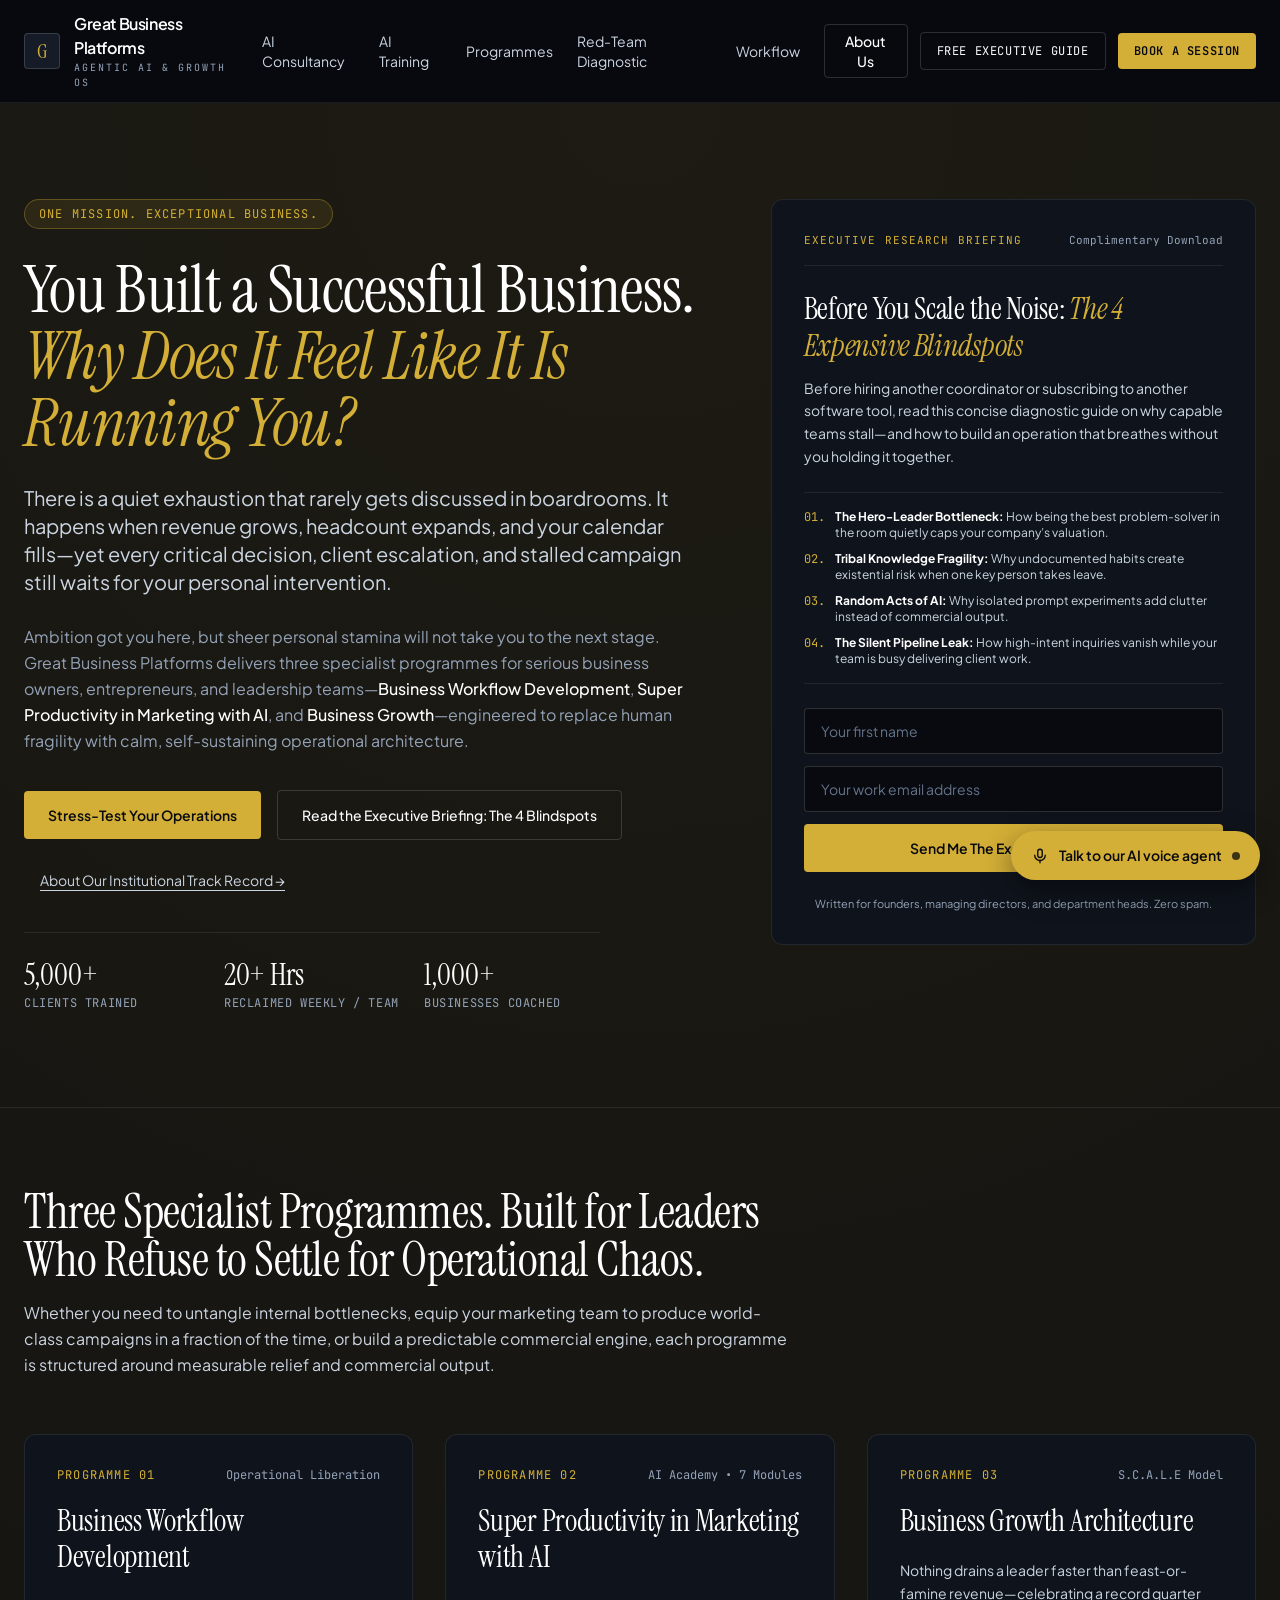
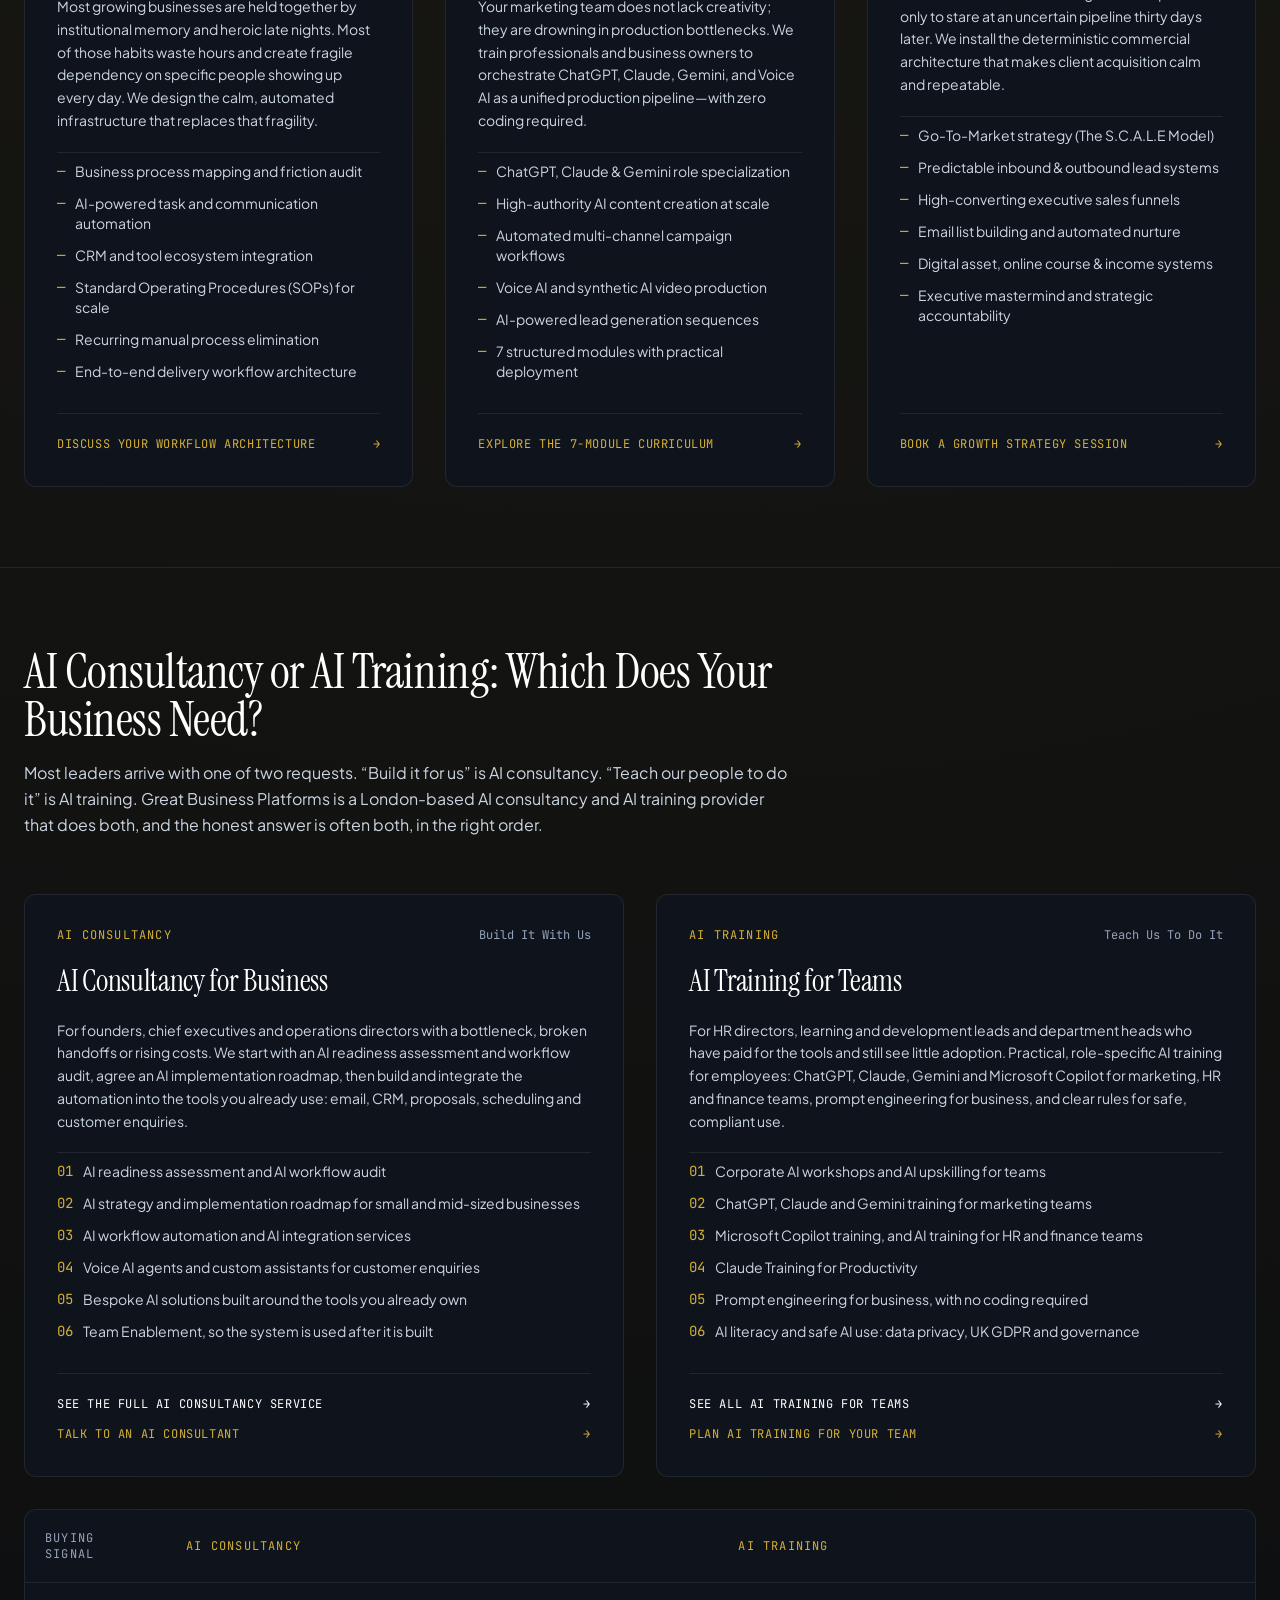
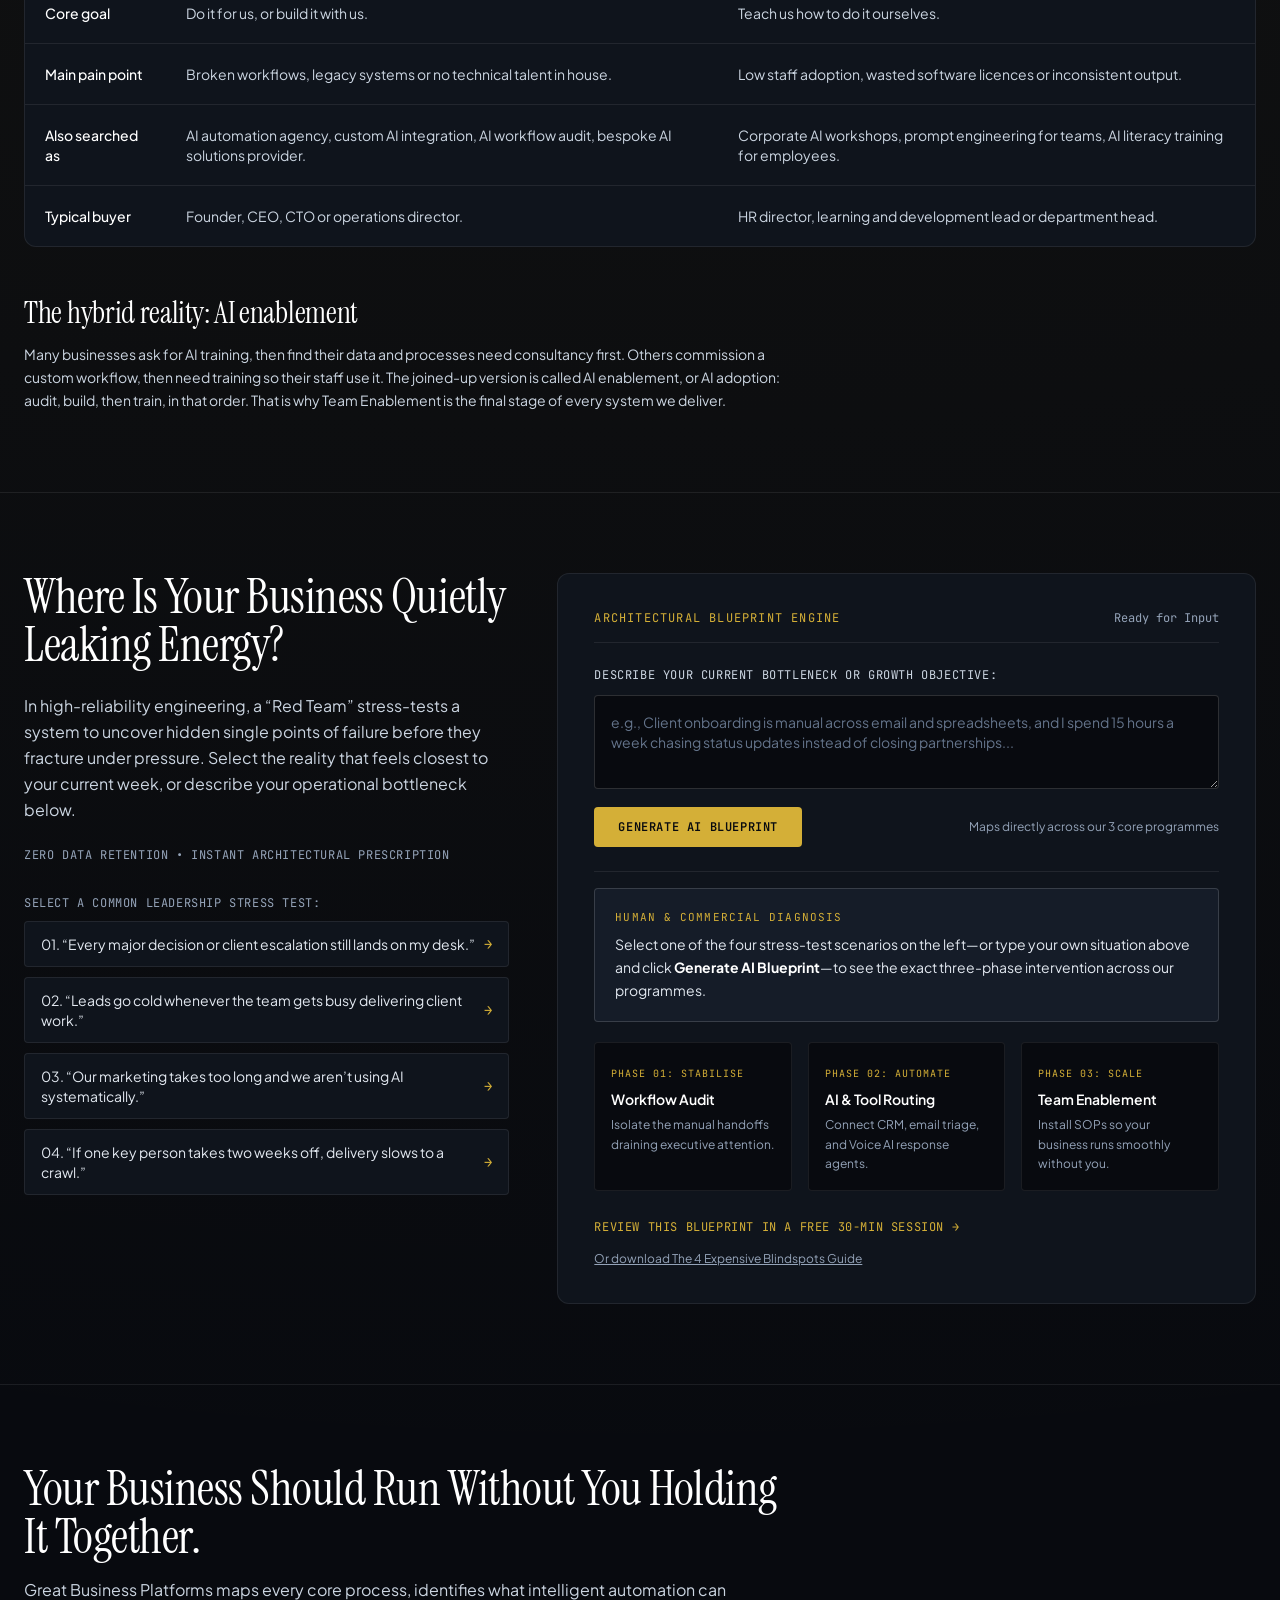
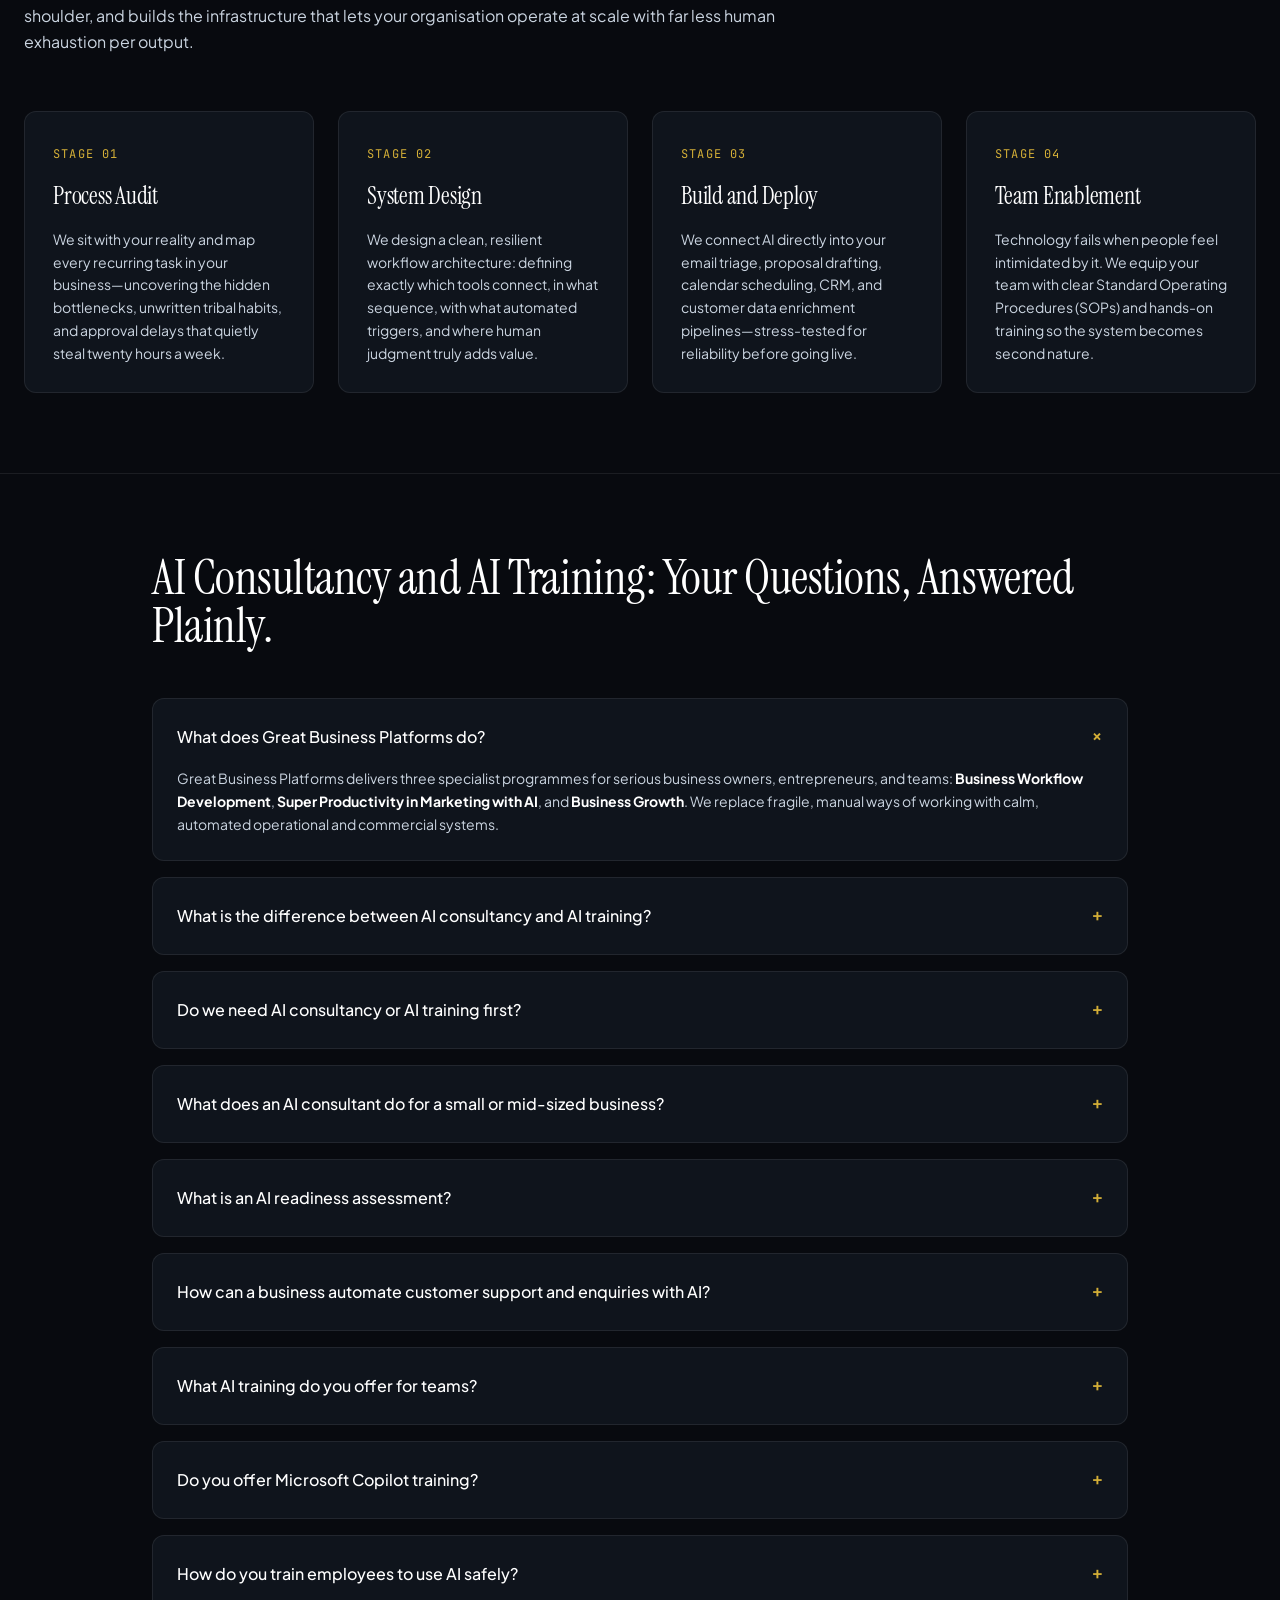
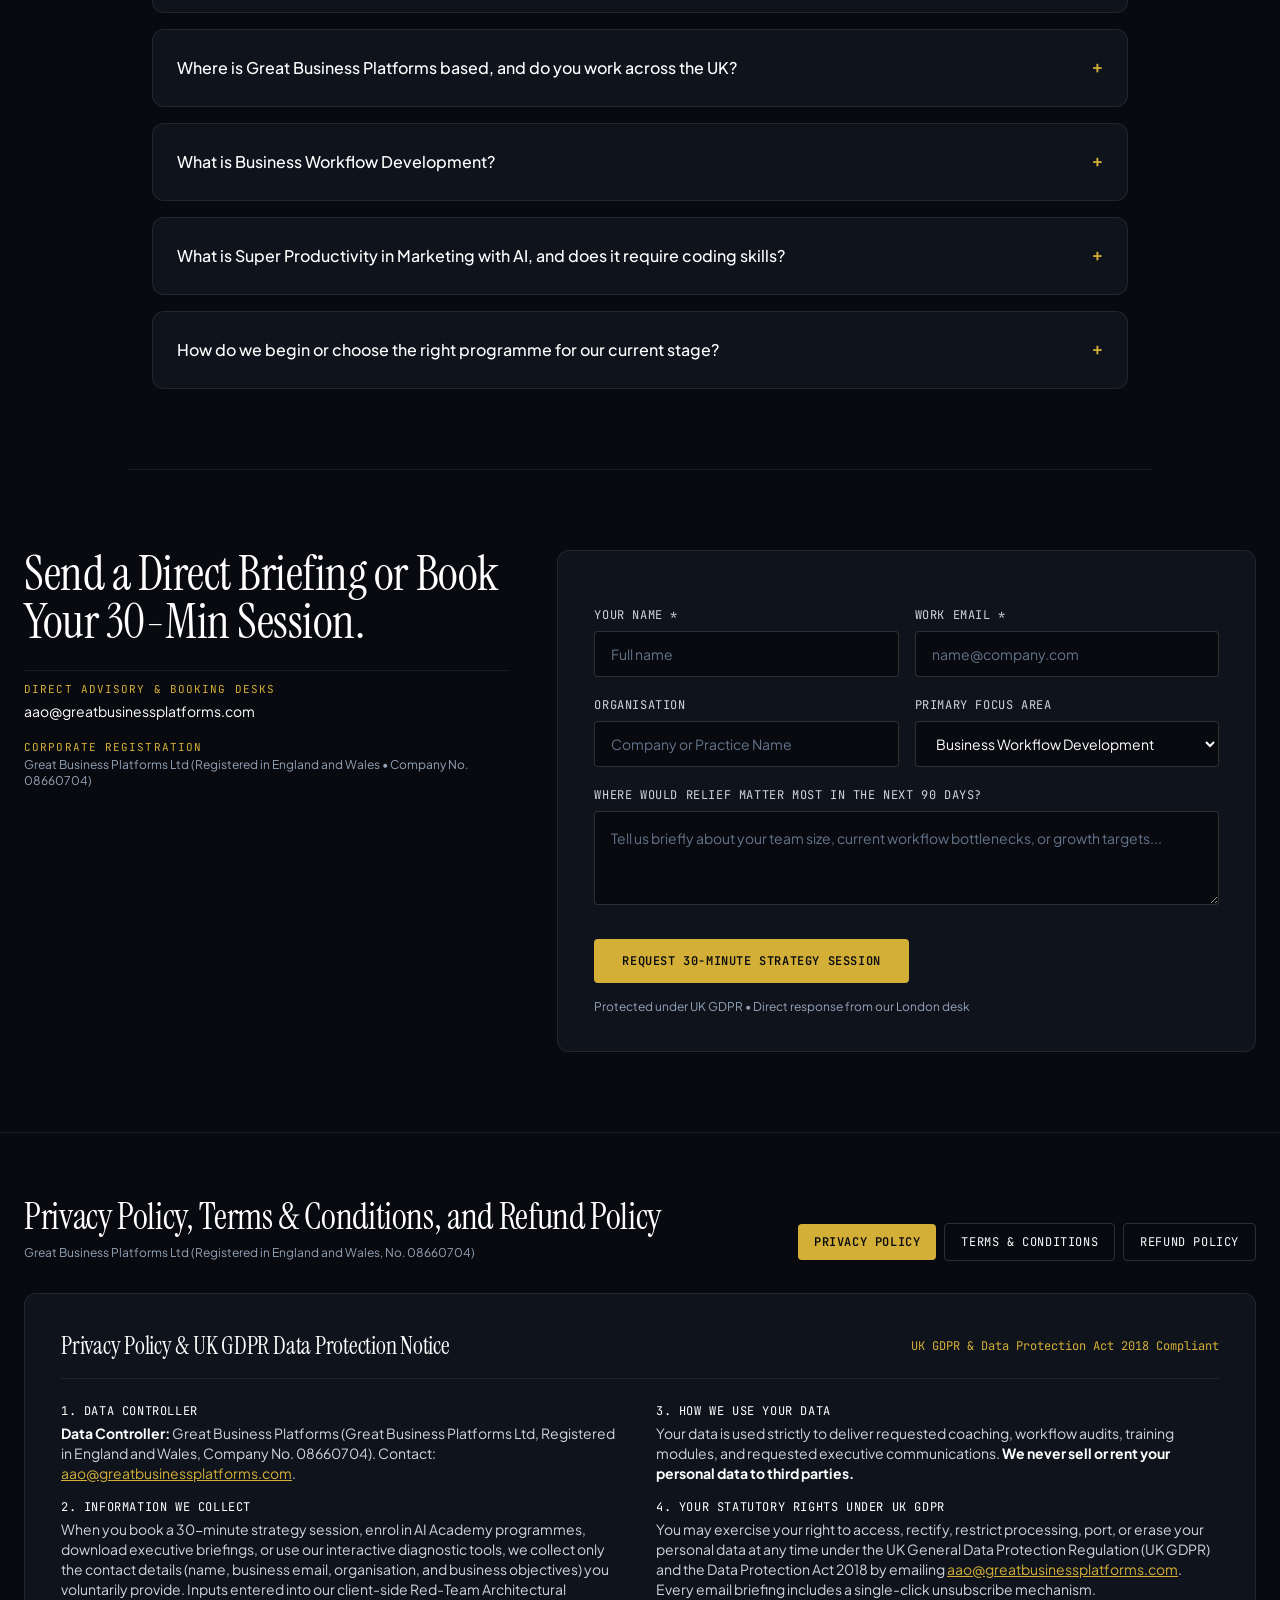
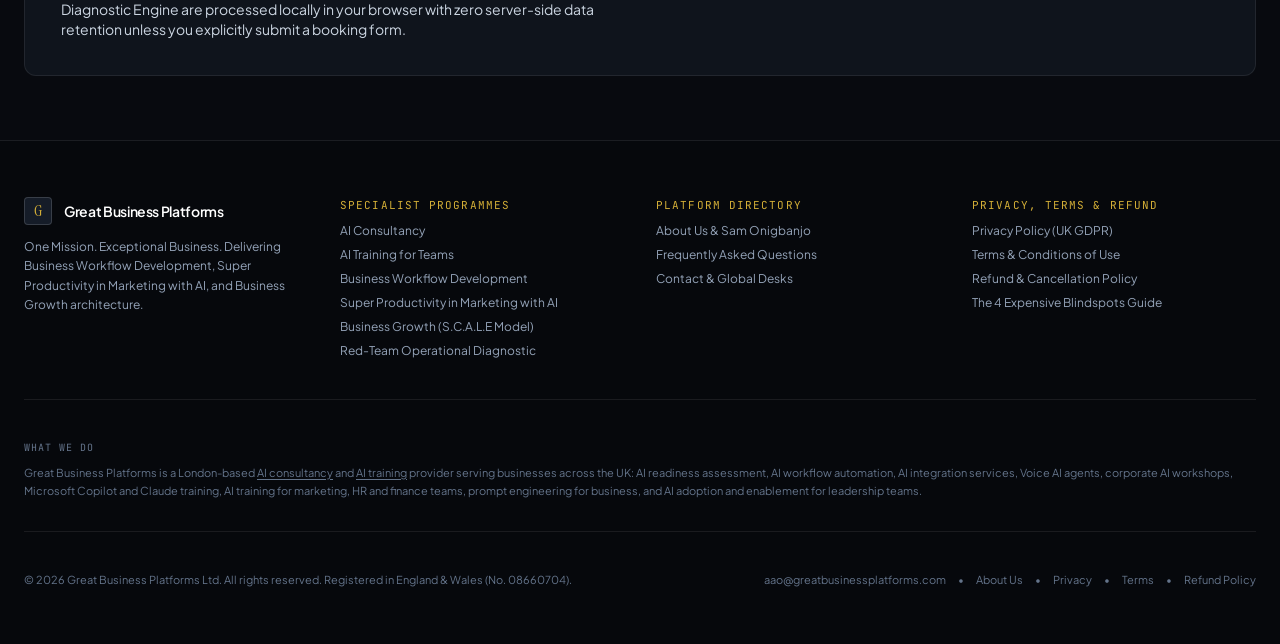
==== index.html @ b018e415 "Add AI consultancy and AI training pages; correct figures; confirmed training lines - New pages: /ai" ====
<!DOCTYPE html>
<html lang="en-GB" class="scroll-smooth">
<head>
  <meta charset="UTF-8" />
  <meta name="viewport" content="width=device-width, initial-scale=1.0" />
  <title>AI Consultancy &amp; AI Training UK | Great Business Platforms</title>
  <meta name="description" content="London-based AI consultancy and AI training for business leaders. We audit your workflows, build the AI automation and train your team to use it safely." />
  <link rel="canonical" href="https://greatbusinessplatforms.com/" />
  <meta name="robots" content="index, follow, max-snippet:-1, max-image-preview:large, max-video-preview:-1" />
  <meta name="author" content="Great Business Platforms Ltd" />
  <meta name="theme-color" content="#080A0F" />
  <link rel="icon" href="/favicon.svg" type="image/svg+xml" />
  <link rel="icon" href="/favicon-48.png" sizes="48x48" type="image/png" />
  <link rel="apple-touch-icon" href="/apple-touch-icon.png" />
  <link rel="alternate" hreflang="en-GB" href="https://greatbusinessplatforms.com/" />
  <link rel="alternate" hreflang="x-default" href="https://greatbusinessplatforms.com/" />

  <!-- Open Graph and social cards -->
  <meta property="og:type" content="website" />
  <meta property="og:site_name" content="Great Business Platforms" />
  <meta property="og:locale" content="en_GB" />
  <meta property="og:url" content="https://greatbusinessplatforms.com/" />
  <meta property="og:title" content="AI Consultancy &amp; AI Training UK | Great Business Platforms" />
  <meta property="og:description" content="London-based AI consultancy and AI training for business leaders. We audit your workflows, build the AI automation and train your team to use it safely." />
  <meta property="og:image" content="https://greatbusinessplatforms.com/og-image.png" />
  <meta property="og:image:width" content="1200" />
  <meta property="og:image:height" content="630" />
  <meta property="og:image:alt" content="Great Business Platforms: AI consultancy and AI training for business leaders" />
  <meta name="twitter:card" content="summary_large_image" />
  <meta name="twitter:title" content="AI Consultancy &amp; AI Training UK | Great Business Platforms" />
  <meta name="twitter:description" content="London-based AI consultancy and AI training for business leaders. We audit your workflows, build the AI automation and train your team to use it safely." />
  <meta name="twitter:image" content="https://greatbusinessplatforms.com/og-image.png" />

  <!-- Fonts: Instrument Serif (HBR Editorial Voice), Plus Jakarta Sans (Clean Executive UI), JetBrains Mono (System Telemetry) -->
  <link rel="preconnect" href="https://fonts.googleapis.com">
  <link rel="preconnect" href="https://fonts.gstatic.com" crossorigin>
  <link href="https://fonts.googleapis.com/css2?family=Instrument+Serif:ital@0;1&family=JetBrains+Mono:wght@400;500;600&family=Plus+Jakarta+Sans:wght@400;500;600;700&display=swap" rel="stylesheet">

  <!-- Tailwind CSS, compiled to a static stylesheet for speed (was the in-browser CDN build) -->
  <link rel="stylesheet" href="/site.css" />

  <!-- Structured Data (AEO & Rich Results Schema) -->
  <script type="application/ld+json">
{
  "@context": "https://schema.org",
  "@graph": [
    {
      "@type": [
        "Organization",
        "ProfessionalService"
      ],
      "@id": "https://greatbusinessplatforms.com/#organization",
      "name": "Great Business Platforms",
      "legalName": "Great Business Platforms Ltd",
      "url": "https://greatbusinessplatforms.com/",
      "email": "aao@greatbusinessplatforms.com",
      "logo": "https://greatbusinessplatforms.com/apple-touch-icon.png",
      "image": "https://greatbusinessplatforms.com/og-image.png",
      "slogan": "One Mission. Exceptional Business.",
      "description": "London-based AI consultancy and AI training provider. Great Business Platforms audits business workflows, builds AI automation into existing tools and trains teams to use AI well and safely.",
      "address": {
        "@type": "PostalAddress",
        "addressLocality": "London",
        "addressCountry": "GB"
      },
      "areaServed": [
        {
          "@type": "Country",
          "name": "United Kingdom"
        },
        {
          "@type": "City",
          "name": "London"
        }
      ],
      "identifier": {
        "@type": "PropertyValue",
        "propertyID": "Companies House",
        "value": "08660704"
      },
      "founder": {
        "@id": "https://greatbusinessplatforms.com/#sam-onigbanjo"
      },
      "knowsAbout": [
        "AI consultancy",
        "AI training",
        "AI workflow automation",
        "AI readiness assessment",
        "AI implementation roadmap",
        "AI integration services",
        "Voice AI agents",
        "Prompt engineering for business",
        "Corporate AI workshops",
        "Microsoft Copilot training",
        "Claude training",
        "ChatGPT training for marketing teams",
        "AI training for HR teams",
        "AI training for finance teams",
        "AI literacy training",
        "AI adoption",
        "AI enablement",
        "Go-to-market strategy"
      ],
      "contactPoint": {
        "@type": "ContactPoint",
        "contactType": "sales",
        "email": "aao@greatbusinessplatforms.com",
        "areaServed": "GB",
        "availableLanguage": "en"
      },
      "hasOfferCatalog": {
        "@type": "OfferCatalog",
        "name": "AI consultancy and AI training services",
        "itemListElement": [
          {
            "@type": "Offer",
            "itemOffered": {
              "@id": "https://greatbusinessplatforms.com/#ai-consultancy"
            }
          },
          {
            "@type": "Offer",
            "itemOffered": {
              "@id": "https://greatbusinessplatforms.com/#ai-training"
            }
          },
          {
            "@type": "Offer",
            "itemOffered": {
              "@type": "Service",
              "name": "Business Workflow Development",
              "description": "Four-stage programme: Process Audit, System Design, Build and Deploy, Team Enablement."
            }
          },
          {
            "@type": "Offer",
            "itemOffered": {
              "@type": "Service",
              "name": "Super Productivity in Marketing with AI",
              "description": "Seven-module AI training programme for marketing teams and business owners. No coding required."
            }
          },
          {
            "@type": "Offer",
            "itemOffered": {
              "@type": "Service",
              "name": "Business Growth Architecture",
              "description": "Go-to-market strategy built on the S.C.A.L.E Model."
            }
          }
        ]
      }
    },
    {
      "@type": "Person",
      "@id": "https://greatbusinessplatforms.com/#sam-onigbanjo",
      "name": "Sam Onigbanjo",
      "jobTitle": "Chief Executive Officer",
      "worksFor": {
        "@id": "https://greatbusinessplatforms.com/#organization"
      },
      "honorificSuffix": "FCIM",
      "alumniOf": {
        "@type": "CollegeOrUniversity",
        "name": "Saïd Business School, University of Oxford"
      },
      "sameAs": [
        "https://www.linkedin.com/in/samonigbanjo/",
        "https://www.samonigbanjo.com"
      ]
    },
    {
      "@type": "WebSite",
      "@id": "https://greatbusinessplatforms.com/#website",
      "url": "https://greatbusinessplatforms.com/",
      "name": "Great Business Platforms",
      "inLanguage": "en-GB",
      "publisher": {
        "@id": "https://greatbusinessplatforms.com/#organization"
      }
    },
    {
      "@type": "WebPage",
      "@id": "https://greatbusinessplatforms.com/#webpage",
      "url": "https://greatbusinessplatforms.com/",
      "name": "AI Consultancy & AI Training UK | Great Business Platforms",
      "description": "London-based AI consultancy and AI training for business leaders. We audit your workflows, build the AI automation and train your team to use it safely.",
      "inLanguage": "en-GB",
      "isPartOf": {
        "@id": "https://greatbusinessplatforms.com/#website"
      },
      "about": {
        "@id": "https://greatbusinessplatforms.com/#organization"
      },
      "primaryImageOfPage": "https://greatbusinessplatforms.com/og-image.png",
      "speakable": {
        "@type": "SpeakableSpecification",
        "cssSelector": [
          "#ai-consultancy-and-ai-training h2",
          "#ai-consultancy-and-ai-training p",
          "#faqs details p"
        ]
      }
    },
    {
      "@type": "Service",
      "@id": "https://greatbusinessplatforms.com/#ai-consultancy",
      "name": "AI Consultancy for Business",
      "serviceType": "AI consultancy",
      "description": "AI readiness assessment, AI workflow audit, AI implementation roadmap, AI workflow automation and AI integration into email, CRM, proposals, scheduling and customer enquiries, including Voice AI agents.",
      "provider": {
        "@id": "https://greatbusinessplatforms.com/#organization"
      },
      "mainEntityOfPage": "https://greatbusinessplatforms.com/ai-consultancy/",
      "areaServed": [
        {
          "@type": "Country",
          "name": "United Kingdom"
        },
        {
          "@type": "City",
          "name": "London"
        }
      ],
      "audience": {
        "@type": "BusinessAudience",
        "audienceType": "Founders, chief executives, chief technology officers and operations directors"
      },
      "url": "https://greatbusinessplatforms.com/ai-consultancy/"
    },
    {
      "@type": "Service",
      "@id": "https://greatbusinessplatforms.com/#ai-training",
      "name": "AI Training for Teams",
      "serviceType": "AI training",
      "description": "Corporate AI workshops and role-specific AI training for employees: ChatGPT, Claude, Gemini and Microsoft Copilot training for marketing, HR and finance teams, Claude Training for Productivity, prompt engineering for business, AI literacy and safe AI use within UK GDPR.",
      "provider": {
        "@id": "https://greatbusinessplatforms.com/#organization"
      },
      "mainEntityOfPage": "https://greatbusinessplatforms.com/ai-training/",
      "areaServed": [
        {
          "@type": "Country",
          "name": "United Kingdom"
        },
        {
          "@type": "City",
          "name": "London"
        }
      ],
      "audience": {
        "@type": "BusinessAudience",
        "audienceType": "HR directors, learning and development leads and department heads"
      },
      "url": "https://greatbusinessplatforms.com/ai-training/"
    },
    {
      "@type": "FAQPage",
      "@id": "https://greatbusinessplatforms.com/#faq",
      "isPartOf": {
        "@id": "https://greatbusinessplatforms.com/#webpage"
      },
      "inLanguage": "en-GB",
      "mainEntity": [
        {
          "@type": "Question",
          "name": "What does Great Business Platforms do?",
          "acceptedAnswer": {
            "@type": "Answer",
            "text": "Great Business Platforms delivers three specialist programmes for serious business owners, entrepreneurs, and teams: Business Workflow Development, Super Productivity in Marketing with AI, and Business Growth. We replace fragile, manual ways of working with calm, automated operational and commercial systems."
          }
        },
        {
          "@type": "Question",
          "name": "What is the difference between AI consultancy and AI training?",
          "acceptedAnswer": {
            "@type": "Answer",
            "text": "AI consultancy means an outside expert designs, builds and deploys an AI solution for your business. AI training means your own team learns to use AI tools well and safely. Choose consultancy when the problem is a broken workflow or a lack of technical talent. Choose training when you have the tools and adoption is low. Great Business Platforms provides both."
          }
        },
        {
          "@type": "Question",
          "name": "Do we need AI consultancy or AI training first?",
          "acceptedAnswer": {
            "@type": "Answer",
            "text": "Start with a short audit. If your processes and data are in good order, AI training gives the fastest return. If work depends on manual handoffs and one or two key people, fix the workflow with consultancy first, then train the team to run it. Most organisations need both, which is often called AI enablement or AI adoption."
          }
        },
        {
          "@type": "Question",
          "name": "What does an AI consultant do for a small or mid-sized business?",
          "acceptedAnswer": {
            "@type": "Answer",
            "text": "An AI consultant finds where time and money leak, decides which tasks AI should handle, and builds the automation into the tools you already use. At Great Business Platforms that means four stages: Process Audit, System Design, Build and Deploy, and Team Enablement. You get a working system and a team that knows how to use it."
          }
        },
        {
          "@type": "Question",
          "name": "What is an AI readiness assessment?",
          "acceptedAnswer": {
            "@type": "Answer",
            "text": "An AI readiness assessment is a structured review of your processes, data, tools and people that shows where AI will pay back and where it will not. Ours begins with the Process Audit: we map recurring tasks, approval delays and undocumented habits, then give you an AI implementation roadmap in priority order."
          }
        },
        {
          "@type": "Question",
          "name": "How can a business automate customer support and enquiries with AI?",
          "acceptedAnswer": {
            "@type": "Answer",
            "text": "Begin with the enquiries that repeat. A Voice AI agent or AI assistant can answer common questions at any hour, AI email triage can sort and route messages, and your CRM can send status updates without manual chasing. People stay in charge of complaints, exceptions and anything that needs judgement."
          }
        },
        {
          "@type": "Question",
          "name": "What AI training do you offer for teams?",
          "acceptedAnswer": {
            "@type": "Answer",
            "text": "We run role-specific AI training for marketing, HR and finance teams, covering ChatGPT, Claude, Gemini and Microsoft Copilot. Courses include Super Productivity in Marketing with AI, a seven-module programme, and Claude Training for Productivity. All of it is practical, covers prompt engineering for business, and needs no coding."
          }
        },
        {
          "@type": "Question",
          "name": "Do you offer Microsoft Copilot training?",
          "acceptedAnswer": {
            "@type": "Answer",
            "text": "Yes. Great Business Platforms delivers Microsoft Copilot training for teams, alongside ChatGPT, Claude and Gemini training. Sessions are built around the work each team does, such as HR and finance, and include the rules for using AI safely with company data."
          }
        },
        {
          "@type": "Question",
          "name": "How do you train employees to use AI safely?",
          "acceptedAnswer": {
            "@type": "Answer",
            "text": "Safe AI use is taught as a working habit. Staff learn what must never be pasted into an AI tool, how to check an answer before it is used, and who signs off AI-assisted work. Great Business Platforms is registered with the ICO, works within UK GDPR, and aligns its delivery with EU AI legislation and recognised best practice."
          }
        },
        {
          "@type": "Question",
          "name": "Where is Great Business Platforms based, and do you work across the UK?",
          "acceptedAnswer": {
            "@type": "Answer",
            "text": "Great Business Platforms Ltd is a London-based AI consultancy and AI training provider, registered in England and Wales. We work with business owners and leadership teams across the United Kingdom, in person and remotely, and with clients internationally."
          }
        },
        {
          "@type": "Question",
          "name": "What is Business Workflow Development?",
          "acceptedAnswer": {
            "@type": "Answer",
            "text": "It is a four-stage operational programme (Process Audit, System Design, Build & Deploy, and Team Enablement) where we map every recurring task in your organisation, connect your CRM and communication tools, and automate repetitive handoffs so your business runs smoothly without depending on heroic daily intervention."
          }
        },
        {
          "@type": "Question",
          "name": "What is Super Productivity in Marketing with AI, and does it require coding skills?",
          "acceptedAnswer": {
            "@type": "Answer",
            "text": "None at all. It teaches marketing professionals and business owners to deploy ChatGPT, Claude, Gemini, and Voice AI Agents across 7 structured modules to produce better marketing output faster, with zero coding required."
          }
        },
        {
          "@type": "Question",
          "name": "How do we begin or choose the right programme for our current stage?",
          "acceptedAnswer": {
            "@type": "Answer",
            "text": "For Super Productivity in Marketing with AI, you can explore our 7-module AI Academy curriculum. For Business Workflow Development or Business Growth coaching, book a complimentary 30-minute strategy session below or email aao@greatbusinessplatforms.com."
          }
        }
      ]
    }
  ]
}
  </script>

  <style>
    /* ==========================================================================
       STRICT 3-TIER EXECUTIVE COLOR ARCHITECTURE (ZERO MULTI-COLOR NOISE)
       Tier 1: Deep Obsidian & Architectural Slate Surfaces
       Tier 2: High-Contrast Editorial Alabaster & Muted Slate Typography
       Tier 3: Single Unified Brand Accent (Sovereign Champagne Gold Default)
       ========================================================================== */
    :root,
    [data-theme="sovereign-gold"] {
      --bg-canvas: #080A0F;
      --bg-surface: #0F141C;
      --bg-elevated: #151C28;
      --text-primary: #F8FAFC;
      --text-secondary: #94A3B8;
      --text-muted: #64748B;
      --accent: #D4AF37;
      --accent-hover: #E5C358;
      --accent-subtle: rgba(212, 175, 55, 0.10);
      --accent-border: rgba(212, 175, 55, 0.32);
      --border-hairline: rgba(255, 255, 255, 0.08);
      --border-strong: rgba(255, 255, 255, 0.15);
    }

    [data-theme="executive-ice"] {
      --bg-canvas: #090B10;
      --bg-surface: #10141D;
      --bg-elevated: #171D29;
      --text-primary: #FFFFFF;
      --text-secondary: #94A3B8;
      --text-muted: #64748B;
      --accent: #E2E8F0;
      --accent-hover: #FFFFFF;
      --accent-subtle: rgba(226, 232, 240, 0.10);
      --accent-border: rgba(226, 232, 240, 0.32);
      --border-hairline: rgba(255, 255, 255, 0.08);
      --border-strong: rgba(255, 255, 255, 0.16);
    }

    [data-theme="velvet-green"] {
      --bg-canvas: #060D0A;
      --bg-surface: #0B1612;
      --bg-elevated: #11221C;
      --text-primary: #F8FAFC;
      --text-secondary: #94A3B8;
      --text-muted: #64748B;
      --accent: #D4AF37;
      --accent-hover: #E5C358;
      --accent-subtle: rgba(212, 175, 55, 0.10);
      --accent-border: rgba(212, 175, 55, 0.32);
      --border-hairline: rgba(255, 255, 255, 0.08);
      --border-strong: rgba(255, 255, 255, 0.15);
    }

    body {
      background-color: var(--bg-canvas);
      color: var(--text-primary);
      font-family: 'Plus Jakarta Sans', sans-serif;
      -webkit-font-smoothing: antialiased;
      overflow-x: hidden;
    }

    .editorial-serif {
      font-family: 'Instrument Serif', Georgia, serif;
      letter-spacing: -0.01em;
    }

    .surface-card {
      background-color: var(--bg-surface);
      border: 1px solid var(--border-hairline);
      transition: border-color 0.25s ease, transform 0.25s ease, background-color 0.25s ease;
    }

    .surface-card:hover {
      border-color: var(--accent-border);
    }

    .surface-elevated {
      background-color: var(--bg-elevated);
      border: 1px solid var(--border-strong);
    }

    .accent-text {
      color: var(--accent);
    }

    .accent-bg {
      background-color: var(--accent);
      color: #080A0F;
    }

    .accent-bg:hover {
      background-color: var(--accent-hover);
    }

    .accent-pill {
      background-color: var(--accent-subtle);
      color: var(--accent);
      border: 1px solid var(--accent-border);
    }

    .btn-outline {
      border: 1px solid var(--border-strong);
      color: var(--text-primary);
      background-color: transparent;
      transition: all 0.2s ease;
    }

    .btn-outline:hover {
      border-color: var(--accent);
      color: var(--accent);
      background-color: var(--accent-subtle);
    }

    .hairline-divider {
      border-color: var(--border-hairline);
    }

    /* Subtle single-tone radial ambient light */
    .ambient-spotlight {
      background: radial-gradient(circle at 50% 0%, var(--accent-subtle) 0%, transparent 68%);
    }

    /* Dropcap for HBR Editorial Essay */
    .hbr-dropcap::first-letter {
      font-family: 'Instrument Serif', Georgia, serif;
      float: left;
      font-size: 4.2rem;
      line-height: 0.82;
      padding-right: 0.75rem;
      padding-top: 0.2rem;
      color: var(--accent);
    }

    /* Active Top-Level Page View Switcher */
    .page-view {
      display: none;
      animation: fadeIn 0.28s ease-out;
    }
    .page-view.active {
      display: block;
    }

    @keyframes fadeIn {
      from { opacity: 0; transform: translateY(6px); }
      to { opacity: 1; transform: translateY(0); }
    }

    @media (max-width: 640px) {
      .hbr-dropcap::first-letter {
        font-size: 3.1rem;
      }
    }
  </style>
</head>
<body class="selection:bg-[#D4AF37] selection:text-[#080A0F]">

  <!-- ==========================================================================
       STICKY EXECUTIVE HEADER (WITH DEDICATED "ABOUT US" TAB)
       ========================================================================== -->
  <header class="sticky top-0 z-40 backdrop-blur-md bg-[#080A0F]/95 border-b hairline-divider">
    <div class="max-w-7xl mx-auto px-4 sm:px-6 min-h-20 py-3 flex items-center justify-between gap-3">
      <a href="#top" onclick="switchPrimaryView('home'); closeMobileNav();" class="flex items-center gap-2.5 sm:gap-3.5 group min-w-0">
        <div class="w-9 h-9 shrink-0 rounded flex items-center justify-center surface-elevated font-serif text-xl accent-text">
          G
        </div>
        <div class="min-w-0">
          <span class="block text-sm sm:text-base font-semibold tracking-tight text-white leading-tight">Great Business Platforms</span>
          <span class="hidden sm:block font-mono text-[10px] uppercase tracking-[0.2em] text-slate-400">Agentic AI &amp; Growth OS</span>
        </div>
      </a>

      <nav class="hidden lg:flex items-center gap-6 text-sm text-slate-300">
        <a href="/ai-consultancy/" class="hover:text-white transition">AI Consultancy</a>
        <a href="/ai-training/" class="hover:text-white transition">AI Training</a>
        <a href="#programmes" onclick="navigateSection('programmes')" class="hover:text-white transition">Programmes</a>
        <a href="#red-team-diagnostic" onclick="navigateSection('red-team-diagnostic')" class="hover:text-white transition">Red-Team Diagnostic</a>
        <a href="#workflow-architecture" onclick="navigateSection('workflow-architecture')" class="hover:text-white transition">Workflow</a>
        <button id="nav-about-tab" onclick="switchPrimaryView('about')" class="px-3 py-1.5 rounded border border-white/15 hover:border-[#D4AF37] text-white font-medium transition flex items-center gap-1.5">
          <span>About Us</span>
        </button>
      </nav>

      <div class="flex items-center gap-2 sm:gap-3 shrink-0">
        <button onclick="openGuideModal()" class="hidden sm:inline-flex px-4 py-2.5 rounded text-xs font-mono uppercase tracking-wider btn-outline">
          Free Executive Guide
        </button>
        <a href="#contact-global-desks" onclick="scrollToElement('contact-global-desks'); closeMobileNav();" class="px-3 sm:px-4 py-2 sm:py-2.5 rounded text-[10px] sm:text-xs font-mono uppercase tracking-wider font-semibold accent-bg transition whitespace-nowrap">
          Book a Session
        </a>
        <button id="mobile-nav-toggle" type="button" class="lg:hidden w-10 h-10 rounded btn-outline flex items-center justify-center" aria-label="Toggle navigation" aria-expanded="false" onclick="toggleMobileNav()">
          <svg id="mobile-nav-icon-open" class="w-5 h-5" fill="none" stroke="currentColor" viewBox="0 0 24 24" aria-hidden="true"><path stroke-linecap="round" stroke-linejoin="round" stroke-width="1.8" d="M4 7h16M4 12h16M4 17h16"/></svg>
          <svg id="mobile-nav-icon-close" class="w-5 h-5 hidden" fill="none" stroke="currentColor" viewBox="0 0 24 24" aria-hidden="true"><path stroke-linecap="round" stroke-linejoin="round" stroke-width="1.8" d="M6 6l12 12M18 6L6 18"/></svg>
        </button>
      </div>
    </div>

    <nav id="mobile-nav" class="hidden lg:hidden border-t hairline-divider bg-[#080A0F]/98">
      <div class="max-w-7xl mx-auto px-4 py-3 flex flex-col text-sm text-slate-300">
        <a href="/ai-consultancy/" class="px-3 py-3 rounded hover:bg-white/5 hover:text-white transition">AI Consultancy</a>
        <a href="/ai-training/" class="px-3 py-3 rounded hover:bg-white/5 hover:text-white transition">AI Training</a>
        <a href="#programmes" onclick="navigateSection('programmes'); closeMobileNav();" class="px-3 py-3 rounded hover:bg-white/5 hover:text-white transition">Programmes</a>
        <a href="#red-team-diagnostic" onclick="navigateSection('red-team-diagnostic'); closeMobileNav();" class="px-3 py-3 rounded hover:bg-white/5 hover:text-white transition">Red-Team Diagnostic</a>
        <a href="#workflow-architecture" onclick="navigateSection('workflow-architecture'); closeMobileNav();" class="px-3 py-3 rounded hover:bg-white/5 hover:text-white transition">Workflow</a>
        <button id="nav-about-tab-mobile" onclick="switchPrimaryView('about'); closeMobileNav();" class="px-3 py-3 rounded hover:bg-white/5 hover:text-white transition text-left">About Us</button>
        <button onclick="openGuideModal(); closeMobileNav();" class="sm:hidden mt-1 px-3 py-3 rounded btn-outline text-left">Free Executive Guide</button>
      </div>
    </nav>
  </header>

  <!-- ==========================================================================
       VIEW 1: FRONT PAGE (HBR EMOTIVE EDITORIAL + CORE ARCHITECTURE)
       (Sam Onigbanjo is kept off the front page as requested and lives inside the dedicated "About Us" tab)
       ========================================================================== -->
  <div id="view-home" class="page-view active">
    <main id="top" class="ambient-spotlight">

      <!-- ========================================================================
           HERO SECTION: EMOTIVE HBR NARRATIVE + EXECUTIVE GUIDE OPT-IN
           ======================================================================== -->
      <section class="max-w-7xl mx-auto px-6 pt-16 pb-20 lg:pt-24 lg:pb-24 border-b hairline-divider">
        <div class="grid lg:grid-cols-12 gap-12 items-start">

          <!-- Left Column: Emotive Harvard Business Review Framing -->
          <div class="lg:col-span-7 space-y-7">
            <div class="inline-flex items-center gap-2.5 px-3.5 py-1.5 rounded-full text-xs font-mono uppercase tracking-widest accent-pill">
              <span>One Mission. Exceptional Business.</span>
            </div>

            <h1 class="editorial-serif text-4xl sm:text-6xl lg:text-[4.15rem] leading-[1.06] text-white font-normal">
              You Built a Successful Business. <span class="italic accent-text">Why Does It Feel Like It Is Running You?</span>
            </h1>

            <p class="text-lg sm:text-xl text-slate-300 leading-relaxed font-normal max-w-2xl">
              There is a quiet exhaustion that rarely gets discussed in boardrooms. It happens when revenue grows, headcount expands, and your calendar fills—yet every critical decision, client escalation, and stalled campaign still waits for your personal intervention.
            </p>

            <p class="text-base text-slate-400 leading-relaxed max-w-2xl">
              Ambition got you here, but sheer personal stamina will not take you to the next stage. Great Business Platforms delivers three specialist programmes for serious business owners, entrepreneurs, and leadership teams—<strong class="text-white font-medium">Business Workflow Development</strong>, <strong class="text-white font-medium">Super Productivity in Marketing with AI</strong>, and <strong class="text-white font-medium">Business Growth</strong>—engineered to replace human fragility with calm, self-sustaining operational architecture.
            </p>

            <div class="flex flex-col sm:flex-row sm:flex-wrap items-stretch sm:items-center gap-3 sm:gap-4 pt-2">
              <a href="#red-team-diagnostic" class="px-6 py-3.5 rounded text-sm font-semibold accent-bg transition text-center">
                Stress-Test Your Operations
              </a>
              <button onclick="openGuideModal()" class="px-6 py-3.5 rounded text-sm font-medium btn-outline text-center">
                Read the Executive Briefing: The 4 Blindspots
              </button>
              <button onclick="switchPrimaryView('about')" class="px-4 py-3.5 text-sm text-slate-300 hover:text-white underline underline-offset-4 transition text-center sm:text-left">
                About Our Institutional Track Record &rarr;
              </button>
            </div>

            <!-- Institutional Metrics Strip -->
            <div class="pt-6 border-t hairline-divider grid grid-cols-3 gap-6 max-w-xl">
              <div>
                <div class="editorial-serif text-3xl text-white">5,000+</div>
                <div class="text-xs font-mono uppercase tracking-wider text-slate-400 mt-0.5">Clients Trained</div>
              </div>
              <div>
                <div class="editorial-serif text-3xl text-white">20+ Hrs</div>
                <div class="text-xs font-mono uppercase tracking-wider text-slate-400 mt-0.5">Reclaimed Weekly / Team</div>
              </div>
              <div>
                <div class="editorial-serif text-3xl text-white">1,000+</div>
                <div class="text-xs font-mono uppercase tracking-wider text-slate-400 mt-0.5">Businesses Coached</div>
              </div>
            </div>
          </div>

          <!-- Right Column: Editorial Briefing & Direct Ebook Lead Capture -->
          <div class="lg:col-span-5">
            <div class="surface-card rounded-xl p-7 sm:p-8 space-y-6 relative">
              <div class="flex items-center justify-between border-b hairline-divider pb-4">
                <span class="font-mono text-[11px] uppercase tracking-widest accent-text">Executive Research Briefing</span>
                <span class="font-mono text-[11px] text-slate-400">Complimentary Download</span>
              </div>

              <div class="space-y-3">
                <h2 class="editorial-serif text-3xl text-white leading-tight">
                  Before You Scale the Noise: <span class="italic accent-text">The 4 Expensive Blindspots</span>
                </h2>
                <p class="text-sm text-slate-300 leading-relaxed">
                  Before hiring another coordinator or subscribing to another software tool, read this concise diagnostic guide on why capable teams stall—and how to build an operation that breathes without you holding it together.
                </p>
              </div>

              <ul class="space-y-2.5 text-xs text-slate-300 border-y hairline-divider py-4">
                <li class="flex items-start gap-2.5">
                  <span class="accent-text font-mono">01.</span>
                  <span><strong class="text-white">The Hero-Leader Bottleneck:</strong> How being the best problem-solver in the room quietly caps your company’s valuation.</span>
                </li>
                <li class="flex items-start gap-2.5">
                  <span class="accent-text font-mono">02.</span>
                  <span><strong class="text-white">Tribal Knowledge Fragility:</strong> Why undocumented habits create existential risk when one key person takes leave.</span>
                </li>
                <li class="flex items-start gap-2.5">
                  <span class="accent-text font-mono">03.</span>
                  <span><strong class="text-white">Random Acts of AI:</strong> Why isolated prompt experiments add clutter instead of commercial output.</span>
                </li>
                <li class="flex items-start gap-2.5">
                  <span class="accent-text font-mono">04.</span>
                  <span><strong class="text-white">The Silent Pipeline Leak:</strong> How high-intent inquiries vanish while your team is busy delivering client work.</span>
                </li>
              </ul>

              <form name="executive-briefing" method="POST" action="/" data-netlify="true" netlify-honeypot="bot-field" onsubmit="handleBriefingSignup(event, 'hero-briefing-feedback')" class="space-y-3">
                <input type="hidden" name="form-name" value="executive-briefing" />
                <p class="hidden"><label>Leave this field empty <input name="bot-field" /></label></p>
                <div>
                  <label for="hero-name" class="sr-only">Your First Name</label>
                  <input id="hero-name" name="name" type="text" required placeholder="Your first name" class="w-full px-4 py-3 rounded bg-[#080A0F] border border-white/15 text-sm text-white placeholder-slate-500 focus:outline-none focus:border-[#D4AF37]" />
                </div>
                <div>
                  <label for="hero-email" class="sr-only">Your Work Email</label>
                  <input id="hero-email" name="email" type="email" required placeholder="Your work email address" class="w-full px-4 py-3 rounded bg-[#080A0F] border border-white/15 text-sm text-white placeholder-slate-500 focus:outline-none focus:border-[#D4AF37]" />
                </div>
                <button type="submit" class="w-full py-3.5 rounded text-sm font-semibold accent-bg transition">
                  Send Me The Executive Briefing
                </button>
              </form>

              <div id="hero-briefing-feedback" class="hidden p-3.5 rounded surface-elevated text-xs text-slate-200 leading-relaxed"></div>

              <p class="text-[11px] text-slate-400 text-center">
                Written for founders, managing directors, and department heads. Zero spam.
              </p>
            </div>
          </div>

        </div>
      </section>



      <!-- ========================================================================
           THREE SPECIALIST PROGRAMMES
           ======================================================================== -->
      <section id="programmes" class="max-w-7xl mx-auto px-6 py-20 border-b hairline-divider">
        <div class="max-w-3xl space-y-4 mb-14">
          <h2 class="editorial-serif text-4xl sm:text-5xl text-white leading-tight">
            Three Specialist Programmes. Built for Leaders Who Refuse to Settle for Operational Chaos.
          </h2>
          <p class="text-base text-slate-300 leading-relaxed">
            Whether you need to untangle internal bottlenecks, equip your marketing team to produce world-class campaigns in a fraction of the time, or build a predictable commercial engine, each programme is structured around measurable relief and commercial output.
          </p>
        </div>

        <div class="grid lg:grid-cols-3 gap-8">

          <!-- Pillar 1: Business Workflow Development -->
          <article class="surface-card rounded-xl p-8 flex flex-col justify-between space-y-8">
            <div class="space-y-5">
              <div class="flex items-center justify-between">
                <span class="font-mono text-xs uppercase tracking-widest accent-text">Programme 01</span>
                <span class="font-mono text-xs text-slate-400">Operational Liberation</span>
              </div>
              <h3 class="editorial-serif text-3xl text-white">Business Workflow Development</h3>
              <p class="text-sm text-slate-300 leading-relaxed">
                Most growing businesses are held together by institutional memory and heroic late nights. Most of those habits waste hours and create fragile dependency on specific people showing up every day. We design the calm, automated infrastructure that replaces that fragility.
              </p>
              <ul class="space-y-3 pt-2 text-sm text-slate-300 border-t hairline-divider">
                <li class="flex items-start gap-2.5"><span class="accent-text font-mono">—</span><span>Business process mapping and friction audit</span></li>
                <li class="flex items-start gap-2.5"><span class="accent-text font-mono">—</span><span>AI-powered task and communication automation</span></li>
                <li class="flex items-start gap-2.5"><span class="accent-text font-mono">—</span><span>CRM and tool ecosystem integration</span></li>
                <li class="flex items-start gap-2.5"><span class="accent-text font-mono">—</span><span>Standard Operating Procedures (SOPs) for scale</span></li>
                <li class="flex items-start gap-2.5"><span class="accent-text font-mono">—</span><span>Recurring manual process elimination</span></li>
                <li class="flex items-start gap-2.5"><span class="accent-text font-mono">—</span><span>End-to-end delivery workflow architecture</span></li>
              </ul>
            </div>
            <div class="pt-4 border-t hairline-divider">
              <a href="#contact-global-desks" onclick="prefillInquiry('Business Workflow Development Audit')" class="inline-flex items-center justify-between w-full text-xs font-mono uppercase tracking-wider accent-text hover:underline">
                <span>Discuss Your Workflow Architecture</span>
                <span>&rarr;</span>
              </a>
            </div>
          </article>

          <!-- Pillar 2: Super Productivity in Marketing with AI -->
          <article class="surface-card rounded-xl p-8 flex flex-col justify-between space-y-8">
            <div class="space-y-5">
              <div class="flex items-center justify-between">
                <span class="font-mono text-xs uppercase tracking-widest accent-text">Programme 02</span>
                <span class="font-mono text-xs text-slate-400">AI Academy • 7 Modules</span>
              </div>
              <h3 class="editorial-serif text-3xl text-white">Super Productivity in Marketing with AI</h3>
              <p class="text-sm text-slate-300 leading-relaxed">
                Your marketing team does not lack creativity; they are drowning in production bottlenecks. We train professionals and business owners to orchestrate ChatGPT, Claude, Gemini, and Voice AI as a unified production pipeline—with zero coding required.
              </p>
              <ul class="space-y-3 pt-2 text-sm text-slate-300 border-t hairline-divider">
                <li class="flex items-start gap-2.5"><span class="accent-text font-mono">—</span><span>ChatGPT, Claude &amp; Gemini role specialization</span></li>
                <li class="flex items-start gap-2.5"><span class="accent-text font-mono">—</span><span>High-authority AI content creation at scale</span></li>
                <li class="flex items-start gap-2.5"><span class="accent-text font-mono">—</span><span>Automated multi-channel campaign workflows</span></li>
                <li class="flex items-start gap-2.5"><span class="accent-text font-mono">—</span><span>Voice AI and synthetic AI video production</span></li>
                <li class="flex items-start gap-2.5"><span class="accent-text font-mono">—</span><span>AI-powered lead generation sequences</span></li>
                <li class="flex items-start gap-2.5"><span class="accent-text font-mono">—</span><span>7 structured modules with practical deployment</span></li>
              </ul>
            </div>
            <div class="pt-4 border-t hairline-divider">
              <a href="#contact-global-desks" class="inline-flex items-center justify-between w-full text-xs font-mono uppercase tracking-wider accent-text hover:underline">
                <span>Explore the 7-Module Curriculum</span>
                <span>&rarr;</span>
              </a>
            </div>
          </article>

          <!-- Pillar 3: Business Growth -->
          <article class="surface-card rounded-xl p-8 flex flex-col justify-between space-y-8">
            <div class="space-y-5">
              <div class="flex items-center justify-between">
                <span class="font-mono text-xs uppercase tracking-widest accent-text">Programme 03</span>
                <span class="font-mono text-xs text-slate-400">S.C.A.L.E Model</span>
              </div>
              <h3 class="editorial-serif text-3xl text-white">Business Growth Architecture</h3>
              <p class="text-sm text-slate-300 leading-relaxed">
                Nothing drains a leader faster than feast-or-famine revenue—celebrating a record quarter only to stare at an uncertain pipeline thirty days later. We install the deterministic commercial architecture that makes client acquisition calm and repeatable.
              </p>
              <ul class="space-y-3 pt-2 text-sm text-slate-300 border-t hairline-divider">
                <li class="flex items-start gap-2.5"><span class="accent-text font-mono">—</span><span>Go-To-Market strategy (The S.C.A.L.E Model)</span></li>
                <li class="flex items-start gap-2.5"><span class="accent-text font-mono">—</span><span>Predictable inbound &amp; outbound lead systems</span></li>
                <li class="flex items-start gap-2.5"><span class="accent-text font-mono">—</span><span>High-converting executive sales funnels</span></li>
                <li class="flex items-start gap-2.5"><span class="accent-text font-mono">—</span><span>Email list building and automated nurture</span></li>
                <li class="flex items-start gap-2.5"><span class="accent-text font-mono">—</span><span>Digital asset, online course &amp; income systems</span></li>
                <li class="flex items-start gap-2.5"><span class="accent-text font-mono">—</span><span>Executive mastermind and strategic accountability</span></li>
              </ul>
            </div>
            <div class="pt-4 border-t hairline-divider">
              <a href="#contact-global-desks" onclick="prefillInquiry('Business Growth & S.C.A.L.E Advisory')" class="inline-flex items-center justify-between w-full text-xs font-mono uppercase tracking-wider accent-text hover:underline">
                <span>Book a Growth Strategy Session</span>
                <span>&rarr;</span>
              </a>
            </div>
          </article>

        </div>
      </section>

      <!-- ========================================================================
           AI CONSULTANCY VS AI TRAINING (SEARCH INTENT + AEO ANSWER SECTION)
           ======================================================================== -->
      <section id="ai-consultancy-and-ai-training" class="max-w-7xl mx-auto px-6 py-20 border-b hairline-divider">
        <div class="max-w-3xl space-y-4 mb-14">
          <h2 class="editorial-serif text-4xl sm:text-5xl text-white leading-tight">
            AI Consultancy or AI Training: Which Does Your Business Need?
          </h2>
          <p class="text-base text-slate-300 leading-relaxed">
            Most leaders arrive with one of two requests. &ldquo;Build it for us&rdquo; is AI consultancy. &ldquo;Teach our people to do it&rdquo; is AI training. Great Business Platforms is a London-based AI consultancy and AI training provider that does both, and the honest answer is often both, in the right order.
          </p>
        </div>

        <div class="grid lg:grid-cols-2 gap-8">
          <article id="ai-consultancy" class="surface-card rounded-xl p-8 flex flex-col justify-between space-y-8">
            <div class="space-y-5">
              <div class="flex items-center justify-between">
                <span class="font-mono text-xs uppercase tracking-widest accent-text">AI Consultancy</span>
                <span class="font-mono text-xs text-slate-400">Build It With Us</span>
              </div>
              <h3 class="editorial-serif text-3xl text-white">AI Consultancy for Business</h3>
              <p class="text-sm text-slate-300 leading-relaxed">
                For founders, chief executives and operations directors with a bottleneck, broken handoffs or rising costs. We start with an AI readiness assessment and workflow audit, agree an AI implementation roadmap, then build and integrate the automation into the tools you already use: email, CRM, proposals, scheduling and customer enquiries.
              </p>
              <ul class="space-y-3 pt-2 text-sm text-slate-300 border-t hairline-divider">
                <li class="flex items-start gap-2.5"><span class="accent-text font-mono">01</span><span>AI readiness assessment and AI workflow audit</span></li>
                <li class="flex items-start gap-2.5"><span class="accent-text font-mono">02</span><span>AI strategy and implementation roadmap for small and mid-sized businesses</span></li>
                <li class="flex items-start gap-2.5"><span class="accent-text font-mono">03</span><span>AI workflow automation and AI integration services</span></li>
                <li class="flex items-start gap-2.5"><span class="accent-text font-mono">04</span><span>Voice AI agents and custom assistants for customer enquiries</span></li>
                <li class="flex items-start gap-2.5"><span class="accent-text font-mono">05</span><span>Bespoke AI solutions built around the tools you already own</span></li>
                <li class="flex items-start gap-2.5"><span class="accent-text font-mono">06</span><span>Team Enablement, so the system is used after it is built</span></li>
              </ul>
            </div>
            <div class="pt-4 border-t hairline-divider space-y-3">
              <a href="/ai-consultancy/" class="inline-flex items-center justify-between w-full text-xs font-mono uppercase tracking-wider text-white hover:underline">
                <span>See the Full AI Consultancy Service</span>
                <span>&rarr;</span>
              </a>
              <a href="#contact-global-desks" onclick="prefillInquiry('Business Workflow Development Audit')" class="inline-flex items-center justify-between w-full text-xs font-mono uppercase tracking-wider accent-text hover:underline">
                <span>Talk to an AI Consultant</span>
                <span>&rarr;</span>
              </a>
            </div>
          </article>

          <article id="ai-training" class="surface-card rounded-xl p-8 flex flex-col justify-between space-y-8">
            <div class="space-y-5">
              <div class="flex items-center justify-between">
                <span class="font-mono text-xs uppercase tracking-widest accent-text">AI Training</span>
                <span class="font-mono text-xs text-slate-400">Teach Us To Do It</span>
              </div>
              <h3 class="editorial-serif text-3xl text-white">AI Training for Teams</h3>
              <p class="text-sm text-slate-300 leading-relaxed">
                For HR directors, learning and development leads and department heads who have paid for the tools and still see little adoption. Practical, role-specific AI training for employees: ChatGPT, Claude, Gemini and Microsoft Copilot for marketing, HR and finance teams, prompt engineering for business, and clear rules for safe, compliant use.
              </p>
              <ul class="space-y-3 pt-2 text-sm text-slate-300 border-t hairline-divider">
                <li class="flex items-start gap-2.5"><span class="accent-text font-mono">01</span><span>Corporate AI workshops and AI upskilling for teams</span></li>
                <li class="flex items-start gap-2.5"><span class="accent-text font-mono">02</span><span>ChatGPT, Claude and Gemini training for marketing teams</span></li>
                <li class="flex items-start gap-2.5"><span class="accent-text font-mono">03</span><span>Microsoft Copilot training, and AI training for HR and finance teams</span></li>
                <li class="flex items-start gap-2.5"><span class="accent-text font-mono">04</span><span>Claude Training for Productivity</span></li>
                <li class="flex items-start gap-2.5"><span class="accent-text font-mono">05</span><span>Prompt engineering for business, with no coding required</span></li>
                <li class="flex items-start gap-2.5"><span class="accent-text font-mono">06</span><span>AI literacy and safe AI use: data privacy, UK GDPR and governance</span></li>
              </ul>
            </div>
            <div class="pt-4 border-t hairline-divider space-y-3">
              <a href="/ai-training/" class="inline-flex items-center justify-between w-full text-xs font-mono uppercase tracking-wider text-white hover:underline">
                <span>See All AI Training for Teams</span>
                <span>&rarr;</span>
              </a>
              <a href="#contact-global-desks" onclick="prefillInquiry('Super Productivity in Marketing with AI (AI Academy)')" class="inline-flex items-center justify-between w-full text-xs font-mono uppercase tracking-wider accent-text hover:underline">
                <span>Plan AI Training for Your Team</span>
                <span>&rarr;</span>
              </a>
            </div>
          </article>
        </div>

        <div class="surface-card rounded-xl mt-8 overflow-x-auto">
          <table class="w-full text-left text-sm text-slate-300">
            <caption class="sr-only">AI consultancy compared with AI training</caption>
            <thead>
              <tr class="border-b hairline-divider">
                <th scope="col" class="p-5 font-mono text-xs uppercase tracking-widest text-slate-400 font-normal">Buying signal</th>
                <th scope="col" class="p-5 font-mono text-xs uppercase tracking-widest accent-text font-normal">AI consultancy</th>
                <th scope="col" class="p-5 font-mono text-xs uppercase tracking-widest accent-text font-normal">AI training</th>
              </tr>
            </thead>
            <tbody>
              <tr class="border-b hairline-divider">
                <th scope="row" class="p-5 text-white font-medium align-top">Core goal</th>
                <td class="p-5 align-top">Do it for us, or build it with us.</td>
                <td class="p-5 align-top">Teach us how to do it ourselves.</td>
              </tr>
              <tr class="border-b hairline-divider">
                <th scope="row" class="p-5 text-white font-medium align-top">Main pain point</th>
                <td class="p-5 align-top">Broken workflows, legacy systems or no technical talent in house.</td>
                <td class="p-5 align-top">Low staff adoption, wasted software licences or inconsistent output.</td>
              </tr>
              <tr class="border-b hairline-divider">
                <th scope="row" class="p-5 text-white font-medium align-top">Also searched as</th>
                <td class="p-5 align-top">AI automation agency, custom AI integration, AI workflow audit, bespoke AI solutions provider.</td>
                <td class="p-5 align-top">Corporate AI workshops, prompt engineering for teams, AI literacy training for employees.</td>
              </tr>
              <tr>
                <th scope="row" class="p-5 text-white font-medium align-top">Typical buyer</th>
                <td class="p-5 align-top">Founder, CEO, CTO or operations director.</td>
                <td class="p-5 align-top">HR director, learning and development lead or department head.</td>
              </tr>
            </tbody>
          </table>
        </div>

        <div class="max-w-3xl space-y-3 mt-12">
          <h3 class="editorial-serif text-3xl text-white">The hybrid reality: AI enablement</h3>
          <p class="text-sm text-slate-300 leading-relaxed">
            Many businesses ask for AI training, then find their data and processes need consultancy first. Others commission a custom workflow, then need training so their staff use it. The joined-up version is called AI enablement, or AI adoption: audit, build, then train, in that order. That is why Team Enablement is the final stage of every system we deliver.
          </p>
        </div>
      </section>

      <!-- ========================================================================
           INTERACTIVE RED-TEAM OPERATIONAL DIAGNOSTIC ENGINE
           ======================================================================== -->
      <section id="red-team-diagnostic" class="max-w-7xl mx-auto px-6 py-20 border-b hairline-divider">
        <div class="grid lg:grid-cols-12 gap-12 items-start">

          <div class="lg:col-span-5 space-y-6">
            <h2 class="editorial-serif text-4xl sm:text-5xl text-white leading-tight">
              Where Is Your Business Quietly Leaking Energy?
            </h2>
            <p class="text-base text-slate-300 leading-relaxed">
              In high-reliability engineering, a “Red Team” stress-tests a system to uncover hidden single points of failure before they fracture under pressure. Select the reality that feels closest to your current week, or describe your operational bottleneck below.
            </p>
            <p class="text-xs font-mono uppercase tracking-wider text-slate-400">
              Zero data retention • Instant architectural prescription
            </p>

            <!-- Relatable Red-Team Scenarios -->
            <div class="space-y-2.5 pt-2">
              <span class="block text-xs font-mono uppercase tracking-wider text-slate-400">Select a Common Leadership Stress Test:</span>
              <button type="button" onclick="loadRedTeamScenario('founder')" class="w-full text-left px-4 py-3 rounded surface-card text-xs sm:text-sm text-slate-200 hover:text-white transition flex items-center justify-between">
                <span>01. “Every major decision or client escalation still lands on my desk.”</span>
                <span class="accent-text font-mono">&rarr;</span>
              </button>
              <button type="button" onclick="loadRedTeamScenario('pipeline')" class="w-full text-left px-4 py-3 rounded surface-card text-xs sm:text-sm text-slate-200 hover:text-white transition flex items-center justify-between">
                <span>02. “Leads go cold whenever the team gets busy delivering client work.”</span>
                <span class="accent-text font-mono">&rarr;</span>
              </button>
              <button type="button" onclick="loadRedTeamScenario('marketing')" class="w-full text-left px-4 py-3 rounded surface-card text-xs sm:text-sm text-slate-200 hover:text-white transition flex items-center justify-between">
                <span>03. “Our marketing takes too long and we aren’t using AI systematically.”</span>
                <span class="accent-text font-mono">&rarr;</span>
              </button>
              <button type="button" onclick="loadRedTeamScenario('fragility')" class="w-full text-left px-4 py-3 rounded surface-card text-xs sm:text-sm text-slate-200 hover:text-white transition flex items-center justify-between">
                <span>04. “If one key person takes two weeks off, delivery slows to a crawl.”</span>
                <span class="accent-text font-mono">&rarr;</span>
              </button>
            </div>
          </div>

          <!-- Interactive Blueprint Generator Output -->
          <div class="lg:col-span-7">
            <div class="surface-card rounded-xl p-7 sm:p-9 space-y-6">
              <div class="flex items-center justify-between border-b hairline-divider pb-4">
                <span class="font-mono text-xs uppercase tracking-widest accent-text">Architectural Blueprint Engine</span>
                <span id="diagnostic-status" class="font-mono text-xs text-slate-400">Ready for Input</span>
              </div>

              <div class="space-y-3">
                <label for="diagnostic-input" class="block text-xs font-mono uppercase tracking-wider text-slate-300">
                  Describe Your Current Bottleneck or Growth Objective:
                </label>
                <textarea id="diagnostic-input" rows="3" class="w-full p-4 rounded bg-[#080A0F] border border-white/15 text-sm text-white placeholder-slate-500 focus:outline-none focus:border-[#D4AF37]" placeholder="e.g., Client onboarding is manual across email and spreadsheets, and I spend 15 hours a week chasing status updates instead of closing partnerships..."></textarea>
                <div class="flex flex-wrap items-center justify-between gap-3">
                  <button type="button" onclick="generateDiagnosticBlueprint()" class="px-6 py-3 rounded text-xs font-mono uppercase tracking-wider font-semibold accent-bg transition">
                    Generate AI Blueprint
                  </button>
                  <span class="text-xs text-slate-400">Maps directly across our 3 core programmes</span>
                </div>
              </div>

              <!-- Dynamic Output Container -->
              <div id="diagnostic-output" class="space-y-5 pt-4 border-t hairline-divider">
                <div class="p-5 rounded surface-elevated space-y-2">
                  <div class="font-mono text-[11px] uppercase tracking-widest accent-text">Human &amp; Commercial Diagnosis</div>
                  <p id="diag-empathy" class="text-sm text-slate-200 leading-relaxed">
                    Select one of the four stress-test scenarios on the left—or type your own situation above and click <strong class="text-white">Generate AI Blueprint</strong>—to see the exact three-phase intervention across our programmes.
                  </p>
                </div>

                <div class="grid sm:grid-cols-3 gap-4">
                  <div class="p-4 rounded bg-[#080A0F] border hairline-divider space-y-1.5">
                    <span class="font-mono text-[10px] uppercase tracking-widest accent-text">Phase 01: Stabilise</span>
                    <h4 id="diag-phase-1-title" class="text-sm font-semibold text-white">Workflow Audit</h4>
                    <p id="diag-phase-1-desc" class="text-xs text-slate-400 leading-relaxed">Isolate the manual handoffs draining executive attention.</p>
                  </div>
                  <div class="p-4 rounded bg-[#080A0F] border hairline-divider space-y-1.5">
                    <span class="font-mono text-[10px] uppercase tracking-widest accent-text">Phase 02: Automate</span>
                    <h4 id="diag-phase-2-title" class="text-sm font-semibold text-white">AI &amp; Tool Routing</h4>
                    <p id="diag-phase-2-desc" class="text-xs text-slate-400 leading-relaxed">Connect CRM, email triage, and Voice AI response agents.</p>
                  </div>
                  <div class="p-4 rounded bg-[#080A0F] border hairline-divider space-y-1.5">
                    <span class="font-mono text-[10px] uppercase tracking-widest accent-text">Phase 03: Scale</span>
                    <h4 id="diag-phase-3-title" class="text-sm font-semibold text-white">Team Enablement</h4>
                    <p id="diag-phase-3-desc" class="text-xs text-slate-400 leading-relaxed">Install SOPs so your business runs smoothly without you.</p>
                  </div>
                </div>

                <div class="flex flex-wrap items-center justify-between gap-4 pt-2">
                  <a href="#contact-global-desks" onclick="prefillInquiry('Custom Diagnostic Blueprint Review')" class="text-xs font-mono uppercase tracking-wider accent-text hover:underline">
                    Review This Blueprint in a Free 30-Min Session &rarr;
                  </a>
                  <button type="button" onclick="openGuideModal()" class="text-xs text-slate-400 hover:text-white underline">
                    Or download The 4 Expensive Blindspots Guide
                  </button>
                </div>
              </div>

            </div>
          </div>

        </div>
      </section>

      <!-- ========================================================================
           4-STAGE WORKFLOW ARCHITECTURE
           ======================================================================== -->
      <section id="workflow-architecture" class="max-w-7xl mx-auto px-6 py-20 border-b hairline-divider">
        <div class="max-w-3xl space-y-4 mb-14">
          <h2 class="editorial-serif text-4xl sm:text-5xl text-white leading-tight">
            Your Business Should Run Without You Holding It Together.
          </h2>
          <p class="text-base text-slate-300 leading-relaxed">
            Great Business Platforms maps every core process, identifies what intelligent automation can shoulder, and builds the infrastructure that lets your organisation operate at scale with far less human exhaustion per output.
          </p>
        </div>

        <div class="grid sm:grid-cols-2 lg:grid-cols-4 gap-6">
          <div class="surface-card rounded-xl p-7 space-y-4">
            <span class="font-mono text-xs uppercase tracking-widest accent-text">Stage 01</span>
            <h3 class="editorial-serif text-2xl text-white">Process Audit</h3>
            <p class="text-sm text-slate-300 leading-relaxed">
              We sit with your reality and map every recurring task in your business—uncovering the hidden bottlenecks, unwritten tribal habits, and approval delays that quietly steal twenty hours a week.
            </p>
          </div>

          <div class="surface-card rounded-xl p-7 space-y-4">
            <span class="font-mono text-xs uppercase tracking-widest accent-text">Stage 02</span>
            <h3 class="editorial-serif text-2xl text-white">System Design</h3>
            <p class="text-sm text-slate-300 leading-relaxed">
              We design a clean, resilient workflow architecture: defining exactly which tools connect, in what sequence, with what automated triggers, and where human judgment truly adds value.
            </p>
          </div>

          <div class="surface-card rounded-xl p-7 space-y-4">
            <span class="font-mono text-xs uppercase tracking-widest accent-text">Stage 03</span>
            <h3 class="editorial-serif text-2xl text-white">Build and Deploy</h3>
            <p class="text-sm text-slate-300 leading-relaxed">
              We connect AI directly into your email triage, proposal drafting, calendar scheduling, CRM, and customer data enrichment pipelines—stress-tested for reliability before going live.
            </p>
          </div>

          <div class="surface-card rounded-xl p-7 space-y-4">
            <span class="font-mono text-xs uppercase tracking-widest accent-text">Stage 04</span>
            <h3 class="editorial-serif text-2xl text-white">Team Enablement</h3>
            <p class="text-sm text-slate-300 leading-relaxed">
              Technology fails when people feel intimidated by it. We equip your team with clear Standard Operating Procedures (SOPs) and hands-on training so the system becomes second nature.
            </p>
          </div>
        </div>
      </section>

      <!-- ========================================================================
           FREQUENTLY ASKED QUESTIONS
           ======================================================================== -->
      <section id="faqs" class="max-w-5xl mx-auto px-6 py-20 border-b hairline-divider">
        <div class="space-y-4 mb-12">
          <h2 class="editorial-serif text-4xl sm:text-5xl text-white leading-tight">
            AI Consultancy and AI Training: Your Questions, Answered Plainly.
          </h2>
        </div>

        <div class="space-y-4">
          <details class="surface-card rounded-xl p-6 group" open>
            <summary class="flex items-center justify-between cursor-pointer list-none font-medium text-base text-white">
              <span>What does Great Business Platforms do?</span>
              <span class="accent-text font-mono text-lg group-open:rotate-45 transition-transform">+</span>
            </summary>
            <p class="mt-4 text-sm text-slate-300 leading-relaxed">
              Great Business Platforms delivers three specialist programmes for serious business owners, entrepreneurs, and teams: <strong class="text-white">Business Workflow Development</strong>, <strong class="text-white">Super Productivity in Marketing with AI</strong>, and <strong class="text-white">Business Growth</strong>. We replace fragile, manual ways of working with calm, automated operational and commercial systems.
            </p>
          </details>

          <details class="surface-card rounded-xl p-6 group">
            <summary class="flex items-center justify-between cursor-pointer list-none font-medium text-base text-white">
              <span>What is the difference between AI consultancy and AI training?</span>
              <span class="accent-text font-mono text-lg group-open:rotate-45 transition-transform">+</span>
            </summary>
            <p class="mt-4 text-sm text-slate-300 leading-relaxed">
              AI consultancy means an outside expert designs, builds and deploys an AI solution for your business. AI training means your own team learns to use AI tools well and safely. Choose consultancy when the problem is a broken workflow or a lack of technical talent. Choose training when you have the tools and adoption is low. Great Business Platforms provides both.
            </p>
          </details>

          <details class="surface-card rounded-xl p-6 group">
            <summary class="flex items-center justify-between cursor-pointer list-none font-medium text-base text-white">
              <span>Do we need AI consultancy or AI training first?</span>
              <span class="accent-text font-mono text-lg group-open:rotate-45 transition-transform">+</span>
            </summary>
            <p class="mt-4 text-sm text-slate-300 leading-relaxed">
              Start with a short audit. If your processes and data are in good order, AI training gives the fastest return. If work depends on manual handoffs and one or two key people, fix the workflow with consultancy first, then train the team to run it. Most organisations need both, which is often called AI enablement or AI adoption.
            </p>
          </details>

          <details class="surface-card rounded-xl p-6 group">
            <summary class="flex items-center justify-between cursor-pointer list-none font-medium text-base text-white">
              <span>What does an AI consultant do for a small or mid-sized business?</span>
              <span class="accent-text font-mono text-lg group-open:rotate-45 transition-transform">+</span>
            </summary>
            <p class="mt-4 text-sm text-slate-300 leading-relaxed">
              An AI consultant finds where time and money leak, decides which tasks AI should handle, and builds the automation into the tools you already use. At Great Business Platforms that means four stages: Process Audit, System Design, Build and Deploy, and Team Enablement. You get a working system and a team that knows how to use it.
            </p>
          </details>

          <details class="surface-card rounded-xl p-6 group">
            <summary class="flex items-center justify-between cursor-pointer list-none font-medium text-base text-white">
              <span>What is an AI readiness assessment?</span>
              <span class="accent-text font-mono text-lg group-open:rotate-45 transition-transform">+</span>
            </summary>
            <p class="mt-4 text-sm text-slate-300 leading-relaxed">
              An AI readiness assessment is a structured review of your processes, data, tools and people that shows where AI will pay back and where it will not. Ours begins with the Process Audit: we map recurring tasks, approval delays and undocumented habits, then give you an AI implementation roadmap in priority order.
            </p>
          </details>

          <details class="surface-card rounded-xl p-6 group">
            <summary class="flex items-center justify-between cursor-pointer list-none font-medium text-base text-white">
              <span>How can a business automate customer support and enquiries with AI?</span>
              <span class="accent-text font-mono text-lg group-open:rotate-45 transition-transform">+</span>
            </summary>
            <p class="mt-4 text-sm text-slate-300 leading-relaxed">
              Begin with the enquiries that repeat. A Voice AI agent or AI assistant can answer common questions at any hour, AI email triage can sort and route messages, and your CRM can send status updates without manual chasing. People stay in charge of complaints, exceptions and anything that needs judgement.
            </p>
          </details>

          <details class="surface-card rounded-xl p-6 group">
            <summary class="flex items-center justify-between cursor-pointer list-none font-medium text-base text-white">
              <span>What AI training do you offer for teams?</span>
              <span class="accent-text font-mono text-lg group-open:rotate-45 transition-transform">+</span>
            </summary>
            <p class="mt-4 text-sm text-slate-300 leading-relaxed">
              We run role-specific AI training for marketing, HR and finance teams, covering ChatGPT, Claude, Gemini and Microsoft Copilot. Courses include Super Productivity in Marketing with AI, a seven-module programme, and Claude Training for Productivity. All of it is practical, covers prompt engineering for business, and needs no coding.
            </p>
          </details>

          <details class="surface-card rounded-xl p-6 group">
            <summary class="flex items-center justify-between cursor-pointer list-none font-medium text-base text-white">
              <span>Do you offer Microsoft Copilot training?</span>
              <span class="accent-text font-mono text-lg group-open:rotate-45 transition-transform">+</span>
            </summary>
            <p class="mt-4 text-sm text-slate-300 leading-relaxed">
              Yes. Great Business Platforms delivers Microsoft Copilot training for teams, alongside ChatGPT, Claude and Gemini training. Sessions are built around the work each team does, such as HR and finance, and include the rules for using AI safely with company data.
            </p>
          </details>

          <details class="surface-card rounded-xl p-6 group">
            <summary class="flex items-center justify-between cursor-pointer list-none font-medium text-base text-white">
              <span>How do you train employees to use AI safely?</span>
              <span class="accent-text font-mono text-lg group-open:rotate-45 transition-transform">+</span>
            </summary>
            <p class="mt-4 text-sm text-slate-300 leading-relaxed">
              Safe AI use is taught as a working habit. Staff learn what must never be pasted into an AI tool, how to check an answer before it is used, and who signs off AI-assisted work. Great Business Platforms is registered with the ICO, works within UK GDPR, and aligns its delivery with EU AI legislation and recognised best practice.
            </p>
          </details>

          <details class="surface-card rounded-xl p-6 group">
            <summary class="flex items-center justify-between cursor-pointer list-none font-medium text-base text-white">
              <span>Where is Great Business Platforms based, and do you work across the UK?</span>
              <span class="accent-text font-mono text-lg group-open:rotate-45 transition-transform">+</span>
            </summary>
            <p class="mt-4 text-sm text-slate-300 leading-relaxed">
              Great Business Platforms Ltd is a London-based AI consultancy and AI training provider, registered in England and Wales. We work with business owners and leadership teams across the United Kingdom, in person and remotely, and with clients internationally.
            </p>
          </details>

          <details class="surface-card rounded-xl p-6 group">
            <summary class="flex items-center justify-between cursor-pointer list-none font-medium text-base text-white">
              <span>What is Business Workflow Development?</span>
              <span class="accent-text font-mono text-lg group-open:rotate-45 transition-transform">+</span>
            </summary>
            <p class="mt-4 text-sm text-slate-300 leading-relaxed">
              It is a four-stage operational programme (Process Audit, System Design, Build &amp; Deploy, and Team Enablement) where we map every recurring task in your organisation, connect your CRM and communication tools, and automate repetitive handoffs so your business runs smoothly without depending on heroic daily intervention.
            </p>
          </details>

          <details class="surface-card rounded-xl p-6 group">
            <summary class="flex items-center justify-between cursor-pointer list-none font-medium text-base text-white">
              <span>What is Super Productivity in Marketing with AI, and does it require coding skills?</span>
              <span class="accent-text font-mono text-lg group-open:rotate-45 transition-transform">+</span>
            </summary>
            <p class="mt-4 text-sm text-slate-300 leading-relaxed">
              None at all. It teaches marketing professionals and business owners to deploy ChatGPT, Claude, Gemini, and Voice AI Agents across 7 structured modules to produce better marketing output faster, with zero coding required.
            </p>
          </details>

          <details class="surface-card rounded-xl p-6 group">
            <summary class="flex items-center justify-between cursor-pointer list-none font-medium text-base text-white">
              <span>How do we begin or choose the right programme for our current stage?</span>
              <span class="accent-text font-mono text-lg group-open:rotate-45 transition-transform">+</span>
            </summary>
            <p class="mt-4 text-sm text-slate-300 leading-relaxed">
              For Super Productivity in Marketing with AI, you can explore our 7-module AI Academy curriculum. For Business Workflow Development or Business Growth coaching, book a complimentary 30-minute strategy session below or email <a href="mailto:aao@greatbusinessplatforms.com" class="accent-text underline">aao@greatbusinessplatforms.com</a>.
            </p>
          </details>
        </div>
      </section>

    </main>
  </div>

  <!-- ==========================================================================
       VIEW 2: DEDICATED "ABOUT US" TAB
       ========================================================================== -->
  <div id="view-about" class="page-view">
    <main class="ambient-spotlight">
      <section class="max-w-7xl mx-auto px-6 pt-14 pb-20 border-b hairline-divider">

        <!-- Breadcrumb & Back to Front Page -->
        <div class="flex flex-wrap items-center justify-between gap-4 pb-8 mb-12 border-b hairline-divider">
          <div class="flex items-center gap-2 font-mono text-xs uppercase tracking-widest text-slate-400">
            <button onclick="switchPrimaryView('home')" class="hover:text-white transition">Front Page</button>
            <span>/</span>
            <span class="accent-text">About Us &amp; Institutional Pedigree</span>
          </div>
          <button onclick="switchPrimaryView('home')" class="px-4 py-2 rounded text-xs font-mono uppercase tracking-wider btn-outline">
            &larr; Return to Main Front Page
          </button>
        </div>

        <!-- Original About Us Hero Narrative -->
        <div class="grid lg:grid-cols-12 gap-12 items-start">
          <div class="lg:col-span-7 space-y-6">
            <span class="inline-flex items-center gap-2 px-3.5 py-1.5 rounded-full text-xs font-mono uppercase tracking-widest accent-pill">
              About Great Business Platforms
            </span>

            <h2 class="editorial-serif text-4xl sm:text-6xl text-white leading-[1.08]">
              Over 20 Years of Commercial Leadership, Marketing Transformation &amp; Applied AI Education.
            </h2>

            <p class="text-lg text-slate-200 leading-relaxed">
              Great Business Platforms was founded on over 20 years of direct business coaching, marketing transformation, and AI education experience. Led by <strong class="text-white">Sam Onigbanjo</strong>, Great Business Platforms has trained over <strong class="text-white">5,000 clients</strong> and directly coached more than <strong class="text-white">1,000 businesses</strong> across the United Kingdom and internationally.
            </p>

            <p class="text-base text-slate-300 leading-relaxed">
              Three specialist programmes—<strong class="text-white">Business Workflow Development</strong>, <strong class="text-white">Super Productivity in Marketing with AI</strong>, and <strong class="text-white">Business Growth</strong>—form a single, cohesive operating system designed to move ambitious organisations from founder-dependent hustle to scalable, deterministic commercial architecture.
            </p>

            <!-- Institutional Credentials Grid (Original Website Content) -->
            <div class="grid sm:grid-cols-2 gap-4 pt-4">
              <div class="surface-card rounded-xl p-5 space-y-1.5">
                <span class="font-mono text-[11px] uppercase tracking-widest accent-text">Commercial Track Record</span>
                <h3 class="text-sm font-semibold text-white">£77M Transformation &amp; Global Trade Desks</h3>
                <p class="text-xs text-slate-300 leading-relaxed">Direct track record delivering £77M Croydon Local Enterprise Growth transformation programmes and advising international trade desks across the UK, Africa, and global markets.</p>
              </div>

              <div class="surface-card rounded-xl p-5 space-y-1.5">
                <span class="font-mono text-[11px] uppercase tracking-widest accent-text">Chartered &amp; Academic Pedigree</span>
                <h3 class="text-sm font-semibold text-white">Fellow (FCIM) &amp; Oxford Postgraduate</h3>
                <p class="text-xs text-slate-300 leading-relaxed">Chartered Institute of Marketing Fellow (FCIM), Oxford University (Saïd Business School) Venture Finance &amp; Entrepreneurialism alumnus, and Enterprise Nation Accredited Provider.</p>
              </div>
            </div>
          </div>

          <!-- Founder & Executive Leadership Profile Card (Original Website Content) -->
          <div class="lg:col-span-5">
            <div class="surface-card rounded-xl p-8 space-y-6">
              <div class="flex items-center justify-between border-b hairline-divider pb-4">
                <div>
                  <span class="font-mono text-[11px] uppercase tracking-widest accent-text block">Executive Leadership Profile</span>
                  <h2 class="editorial-serif text-3xl text-white mt-1">Sam Onigbanjo</h2>
                  <p class="text-xs text-slate-400 font-mono">BSc (Hons), FCIM • Go-To-Market Architect &amp; CEO</p>
                </div>
                <div class="w-12 h-12 rounded-full surface-elevated flex items-center justify-center font-serif text-2xl accent-text">
                  SO
                </div>
              </div>

              <p class="text-sm text-slate-300 leading-relaxed">
                Sam Onigbanjo is the Chief Executive Officer of Great Business Platforms Ltd, Founder of the <strong class="text-white">AI Academy for Beginners</strong> and the <strong class="text-white">Revenue 1st AI Community</strong>, and an internationally recognised Go-To-Market Architect and AI Prompt Engineer.
              </p>

              <div class="space-y-2.5 text-xs text-slate-300 border-y hairline-divider py-4">
                <div class="flex items-start gap-2.5">
                  <span class="accent-text font-mono">•</span>
                  <span><strong class="text-white">Chartered Institute of Marketing Fellow (FCIM)</strong> — Recognised at the highest tier of international marketing leadership.</span>
                </div>
                <div class="flex items-start gap-2.5">
                  <span class="accent-text font-mono">•</span>
                  <span><strong class="text-white">Enterprise Nation Accredited Provider</strong> — Trusted advisor to high-growth UK SMEs and enterprise teams.</span>
                </div>
                <div class="flex items-start gap-2.5">
                  <span class="accent-text font-mono">•</span>
                  <span><strong class="text-white">Keynote &amp; C-Suite Briefings Globally</strong> — Delivered executive keynotes across London (22 Bishopsgate, Claridge’s, UK Africa Trade Expo, Africa Fashion Week London) and international summits.</span>
                </div>
              </div>

              <!-- Original Website Executive Endorsement Quote -->
              <blockquote class="p-4 rounded surface-elevated space-y-2">
                <p class="editorial-serif italic text-lg text-white leading-snug">
                  “Sam Onigbanjo’s ability to decode complex business systems and translate them into actionable, revenue-producing commercial execution is unmatched.”
                </p>
                <footer class="font-mono text-[10px] uppercase tracking-widest text-slate-400">
                  — Executive Client &amp; Corporate Advisory Endorsement
                </footer>
              </blockquote>

              <div class="pt-2 flex flex-wrap items-center justify-between gap-3">
                <a href="#contact-global-desks" onclick="scrollToElement('contact-global-desks')" class="w-full text-center py-3.5 rounded text-xs font-mono uppercase tracking-wider font-semibold accent-bg transition">
                  Book an Executive Briefing or Keynote
                </a>
              </div>
            </div>
          </div>
        </div>

        <!-- Original Website Metrics & Institutional Proof Strip -->
        <div class="grid sm:grid-cols-2 lg:grid-cols-4 gap-6 mt-16 pt-12 border-t hairline-divider">
          <div class="surface-card rounded-xl p-6 space-y-1">
            <div class="editorial-serif text-4xl accent-text">5,000+</div>
            <div class="text-sm font-semibold text-white">Clients Trained</div>
            <p class="text-xs text-slate-400">Across corporate workshops, programmes, and executive intensives.</p>
          </div>
          <div class="surface-card rounded-xl p-6 space-y-1">
            <div class="editorial-serif text-4xl accent-text">1,000+</div>
            <div class="text-sm font-semibold text-white">Businesses Coached</div>
            <p class="text-xs text-slate-400">Direct Go-To-Market, workflow architecture, and commercial growth advisory.</p>
          </div>
          <div class="surface-card rounded-xl p-6 space-y-1">
            <div class="editorial-serif text-4xl accent-text">£77M</div>
            <div class="text-sm font-semibold text-white">Enterprise Growth Legacy</div>
            <p class="text-xs text-slate-400">Go-To-Market architecture executed for flagship local enterprise transformation.</p>
          </div>
          <div class="surface-card rounded-xl p-6 space-y-1">
            <div class="editorial-serif text-4xl accent-text">30+</div>
            <div class="text-sm font-semibold text-white">Countries Served</div>
            <p class="text-xs text-slate-400">Serving clients across the UK, US, EU, Sub-Saharan Africa, and the Middle East.</p>
          </div>
        </div>

      </section>
    </main>
  </div>

  <!-- ==========================================================================
       SHARED BOTTOM OF FRONT PAGE:
       1. CONTACT & GLOBAL DESKS (ORIGINAL WEBSITE CONTENT)
       2. PRIVACY POLICY, TERMS & CONDITIONS, REFUND POLICY (INTERACTIVE TABS)
       3. TARGET SEARCH INDEX & ORIGINAL SITE FOOTER
       ========================================================================== -->

  <!-- 1. CONTACT & GLOBAL DESKS -->
  <section id="contact-global-desks" class="max-w-7xl mx-auto px-6 py-20 border-b hairline-divider">
    <div class="grid lg:grid-cols-12 gap-12 items-start">

      <div class="lg:col-span-5 space-y-6">
        <h2 class="editorial-serif text-4xl sm:text-5xl text-white leading-tight">
          Send a Direct Briefing or Book Your 30-Min Session.
        </h2>

        <div class="space-y-4 pt-2 border-t hairline-divider text-sm text-slate-300">
          <div>
            <span class="font-mono text-[11px] uppercase tracking-widest accent-text block">Direct Advisory &amp; Booking Desks</span>
            <p class="mt-0.5">
              <a href="mailto:aao@greatbusinessplatforms.com" class="text-white hover:underline">aao@greatbusinessplatforms.com</a>
            </p>
          </div>
          <div>
            <span class="font-mono text-[11px] uppercase tracking-widest accent-text block">Corporate Registration</span>
            <p class="text-xs text-slate-400">Great Business Platforms Ltd (Registered in England and Wales • Company No. 08660704)</p>
          </div>
        </div>
      </div>

      <div class="lg:col-span-7">
        <form name="contact-briefing" method="POST" action="/" data-netlify="true" netlify-honeypot="bot-field" onsubmit="handleDirectSessionBooking(event)" class="surface-card rounded-xl p-7 sm:p-9 space-y-5">
          <input type="hidden" name="form-name" value="contact-briefing" />
          <p class="hidden"><label>Leave this field empty <input name="bot-field" /></label></p>
          <div class="grid sm:grid-cols-2 gap-4">
            <div>
              <label for="contact-name" class="block text-xs font-mono uppercase tracking-wider text-slate-300 mb-2">Your Name *</label>
              <input id="contact-name" name="name" type="text" required placeholder="Full name" class="w-full px-4 py-3 rounded bg-[#080A0F] border border-white/15 text-sm text-white placeholder-slate-500 focus:outline-none focus:border-[#D4AF37]" />
            </div>
            <div>
              <label for="contact-email" class="block text-xs font-mono uppercase tracking-wider text-slate-300 mb-2">Work Email *</label>
              <input id="contact-email" name="email" type="email" required placeholder="name@company.com" class="w-full px-4 py-3 rounded bg-[#080A0F] border border-white/15 text-sm text-white placeholder-slate-500 focus:outline-none focus:border-[#D4AF37]" />
            </div>
          </div>

          <div class="grid sm:grid-cols-2 gap-4">
            <div>
              <label for="contact-org" class="block text-xs font-mono uppercase tracking-wider text-slate-300 mb-2">Organisation</label>
              <input id="contact-org" name="company" type="text" placeholder="Company or Practice Name" class="w-full px-4 py-3 rounded bg-[#080A0F] border border-white/15 text-sm text-white placeholder-slate-500 focus:outline-none focus:border-[#D4AF37]" />
            </div>
            <div>
              <label for="contact-programme" class="block text-xs font-mono uppercase tracking-wider text-slate-300 mb-2">Primary Focus Area</label>
              <select id="contact-programme" name="department" class="w-full px-4 py-3 rounded bg-[#080A0F] border border-white/15 text-sm text-white focus:outline-none focus:border-[#D4AF37]">
                <option value="Business Workflow Development Audit">Business Workflow Development</option>
                <option value="Super Productivity in Marketing with AI (AI Academy)">Super Productivity in Marketing with AI</option>
                <option value="Business Growth & S.C.A.L.E Model">Business Growth (S.C.A.L.E Model)</option>
                <option value="Voice AI & Agentic Workflow Deployment">Voice AI &amp; Agentic Workflow Deployment</option>
                <option value="Executive Briefing / Keynote Inquiry">Executive Briefing / Keynote Inquiry</option>
              </select>
            </div>
          </div>

          <div>
            <label for="contact-notes" class="block text-xs font-mono uppercase tracking-wider text-slate-300 mb-2">Where Would Relief Matter Most in the Next 90 Days?</label>
            <textarea id="contact-notes" name="message" rows="3" placeholder="Tell us briefly about your team size, current workflow bottlenecks, or growth targets..." class="w-full p-4 rounded bg-[#080A0F] border border-white/15 text-sm text-white placeholder-slate-500 focus:outline-none focus:border-[#D4AF37]"></textarea>
          </div>

          <div class="flex flex-wrap items-center justify-between gap-4 pt-2">
            <button type="submit" class="px-7 py-3.5 rounded text-xs font-mono uppercase tracking-wider font-semibold accent-bg transition">
              Request 30-Minute Strategy Session
            </button>
            <span class="text-xs text-slate-400">Protected under UK GDPR • Direct response from our London desk</span>
          </div>

          <div id="contact-booking-feedback" class="hidden p-4 rounded surface-elevated text-xs text-slate-200 leading-relaxed"></div>
        </form>
      </div>

    </div>
  </section>

  <!-- ==========================================================================
       2. FRONT-PAGE BOTTOM LEGAL & GOVERNANCE HUB:
          PRIVACY TAB | TERMS & CONDITIONS TAB | REFUND POLICY TAB
          (Contains the verbatim original website governance content + full policies)
       ========================================================================== -->
  <section id="legal-governance-footer" class="max-w-7xl mx-auto px-6 py-16 border-b hairline-divider">
    <div class="flex flex-col md:flex-row md:items-end justify-between gap-6 mb-8">
      <div class="space-y-2">
        <h2 class="editorial-serif text-3xl sm:text-4xl text-white">
          Privacy Policy, Terms &amp; Conditions, and Refund Policy
        </h2>
        <p class="text-xs text-slate-400">
          Great Business Platforms Ltd (Registered in England and Wales, No. 08660704)
        </p>
      </div>

      <!-- Legal Tabs Switcher -->
      <div class="flex flex-wrap items-center gap-2" role="tablist">
        <button id="tab-btn-privacy" onclick="switchLegalTab('privacy')" class="px-4 py-2.5 rounded text-xs font-mono uppercase tracking-wider accent-bg font-semibold transition">
          Privacy Policy
        </button>
        <button id="tab-btn-terms" onclick="switchLegalTab('terms')" class="px-4 py-2.5 rounded text-xs font-mono uppercase tracking-wider btn-outline transition">
          Terms &amp; Conditions
        </button>
        <button id="tab-btn-refund" onclick="switchLegalTab('refund')" class="px-4 py-2.5 rounded text-xs font-mono uppercase tracking-wider btn-outline transition">
          Refund Policy
        </button>
      </div>
    </div>

    <!-- TAB 1: PRIVACY POLICY (Original Website Verbatim Content + UK GDPR Framework) -->
    <div id="legal-panel-privacy" class="surface-card rounded-xl p-7 sm:p-9 space-y-6">
      <div class="flex flex-wrap items-center justify-between gap-2 border-b hairline-divider pb-4">
        <h3 class="editorial-serif text-2xl text-white">Privacy Policy &amp; UK GDPR Data Protection Notice</h3>
        <span class="font-mono text-xs accent-text">UK GDPR &amp; Data Protection Act 2018 Compliant</span>
      </div>

      <div class="grid md:grid-cols-2 gap-8 text-xs sm:text-sm text-slate-300 leading-relaxed">
        <div class="space-y-4">
          <div>
            <h4 class="font-mono text-xs uppercase tracking-wider text-white mb-1">1. Data Controller</h4>
            <p>
              <strong class="text-white">Data Controller:</strong> Great Business Platforms (Great Business Platforms Ltd, Registered in England and Wales, Company No. 08660704). Contact: <a href="mailto:aao@greatbusinessplatforms.com" class="accent-text underline">aao@greatbusinessplatforms.com</a>.
            </p>
          </div>

          <div>
            <h4 class="font-mono text-xs uppercase tracking-wider text-white mb-1">2. Information We Collect</h4>
            <p>
              When you book a 30-minute strategy session, enrol in AI Academy programmes, download executive briefings, or use our interactive diagnostic tools, we collect only the contact details (name, business email, organisation, and business objectives) you voluntarily provide. Inputs entered into our client-side Red-Team Architectural Diagnostic Engine are processed locally in your browser with zero server-side data retention unless you explicitly submit a booking form.
            </p>
          </div>
        </div>

        <div class="space-y-4">
          <div>
            <h4 class="font-mono text-xs uppercase tracking-wider text-white mb-1">3. How We Use Your Data</h4>
            <p>
              Your data is used strictly to deliver requested coaching, workflow audits, training modules, and requested executive communications. <strong class="text-white">We never sell or rent your personal data to third parties.</strong>
            </p>
          </div>

          <div>
            <h4 class="font-mono text-xs uppercase tracking-wider text-white mb-1">4. Your Statutory Rights Under UK GDPR</h4>
            <p>
              You may exercise your right to access, rectify, restrict processing, port, or erase your personal data at any time under the UK General Data Protection Regulation (UK GDPR) and the Data Protection Act 2018 by emailing <a href="mailto:aao@greatbusinessplatforms.com" class="accent-text underline">aao@greatbusinessplatforms.com</a>. Every email briefing includes a single-click unsubscribe mechanism.
            </p>
          </div>
        </div>
      </div>
    </div>

    <!-- TAB 2: TERMS & CONDITIONS (Original Website Verbatim Content + Commercial Terms) -->
    <div id="legal-panel-terms" class="hidden surface-card rounded-xl p-7 sm:p-9 space-y-6">
      <div class="flex flex-wrap items-center justify-between gap-2 border-b hairline-divider pb-4">
        <h3 class="editorial-serif text-2xl text-white">Terms &amp; Conditions of Use &amp; Programmes</h3>
        <span class="font-mono text-xs accent-text">Governing Law: England &amp; Wales</span>
      </div>

      <div class="grid md:grid-cols-2 gap-8 text-xs sm:text-sm text-slate-300 leading-relaxed">
        <div class="space-y-4">
          <div>
            <h4 class="font-mono text-xs uppercase tracking-wider text-white mb-1">1. Programme Delivery &amp; Membership</h4>
            <p>
              Throughout this site, the terms “we”, “us” and “our” refer to <strong class="text-white">Great Business Platforms</strong> (Great Business Platforms Ltd). Enrolments in <strong class="text-white">Super Productivity in Marketing with AI (AI Academy)</strong>, the <strong class="text-white">Revenue 1st AI Community</strong>, <strong class="text-white">Business Workflow Development</strong>, and <strong class="text-white">Business Growth</strong> programmes are subject to our terms of satisfaction, scope of engagement, and access policies as stated upon initial onboarding.
            </p>
          </div>

          <div>
            <h4 class="font-mono text-xs uppercase tracking-wider text-white mb-1">2. Execution &amp; Results Disclaimer</h4>
            <p>
              Great Business Platforms provides battle-tested frameworks, agentic workflow architectures, and strategic coaching. Because commercial outcomes depend on each client’s independent implementation, market conditions, team adoption, and operational discipline, specific revenue or time-saving figures cited in case studies represent historical client benchmarks rather than a guaranteed financial warranty.
            </p>
          </div>
        </div>

        <div class="space-y-4">
          <div>
            <h4 class="font-mono text-xs uppercase tracking-wider text-white mb-1">3. Intellectual Property &amp; Acceptable Use</h4>
            <p>
              All proprietary methodologies, including the S.C.A.L.E Model, 7-Module AI Productivity curriculum, diagnostic matrices, SOP templates, and site collateral remain the exclusive intellectual property of Great Business Platforms Ltd. Clients are granted a license for internal business deployment only and may not resell, redistribute, or sublicense training materials without written consent.
            </p>
          </div>

          <div>
            <h4 class="font-mono text-xs uppercase tracking-wider text-white mb-1">4. Governing Law &amp; Contact</h4>
            <p>
              These Terms &amp; Conditions and any separate advisory agreements whereby we provide services shall be governed by and construed in accordance with the laws of England and Wales. Questions regarding these Terms should be sent to <a href="mailto:aao@greatbusinessplatforms.com" class="accent-text underline">aao@greatbusinessplatforms.com</a>.
            </p>
          </div>
        </div>
      </div>
    </div>

    <!-- TAB 3: REFUND & CANCELLATION POLICY -->
    <div id="legal-panel-refund" class="hidden surface-card rounded-xl p-7 sm:p-9 space-y-6">
      <div class="flex flex-wrap items-center justify-between gap-2 border-b hairline-divider pb-4">
        <h3 class="editorial-serif text-2xl text-white">Refund, Cancellation &amp; Satisfaction Policy</h3>
        <span class="font-mono text-xs accent-text">Transparent Client Protection</span>
      </div>

      <div class="grid md:grid-cols-3 gap-6 text-xs sm:text-sm text-slate-300 leading-relaxed">
        <div class="space-y-2">
          <h4 class="font-mono text-xs uppercase tracking-wider text-white">1. Digital Courses &amp; AI Academy Subscriptions</h4>
          <p>
            Monthly community and AI Academy memberships may be cancelled at any time prior to the next billing cycle with zero cancellation penalties. Under UK Consumer Contracts Regulations, initial digital programme enrolments include a 14-day cooling-off review window prior to substantial module download or completion, alongside the specific satisfaction terms stated at onboarding.
          </p>
        </div>

        <div class="space-y-2">
          <h4 class="font-mono text-xs uppercase tracking-wider text-white">2. Bespoke Workflow Audits &amp; Advisory</h4>
          <p>
            For custom <strong class="text-white">Business Workflow Development</strong> and <strong class="text-white">Business Growth</strong> engagements, deliverables and milestone sign-offs are governed by a formal Statement of Work (SoW). If you need to reschedule an executive workshop or strategy intensive, please provide at least 48 hours’ written notice so we can reallocate engineering and advisory capacity without fee.
          </p>
        </div>

        <div class="space-y-2">
          <h4 class="font-mono text-xs uppercase tracking-wider text-white">3. Direct Resolution Desk</h4>
          <p>
            We stand behind the integrity of every system and training programme we deliver. To request a billing adjustment, membership cancellation, or refund review, contact our London support desk directly at <a href="mailto:aao@greatbusinessplatforms.com" class="accent-text underline">aao@greatbusinessplatforms.com</a> and we will respond within one business day.
          </p>
        </div>
      </div>
    </div>
  </section>

  <!-- ==========================================================================
       3. ORIGINAL WEBSITE FOOTER & TARGET SEARCH INDEX
       ========================================================================== -->
  <footer class="bg-[#06080C] text-slate-400 text-xs">
    <div class="max-w-7xl mx-auto px-6 py-14 space-y-10">

      <div class="grid sm:grid-cols-2 lg:grid-cols-4 gap-8 border-b hairline-divider pb-10">
        <!-- Brand Column -->
        <div class="space-y-3">
          <div class="flex items-center gap-3">
            <div class="w-7 h-7 rounded flex items-center justify-center surface-elevated font-serif text-base accent-text">G</div>
            <span class="text-white font-semibold tracking-tight text-sm">Great Business Platforms</span>
          </div>
          <p class="leading-relaxed text-slate-400">
            One Mission. Exceptional Business. Delivering Business Workflow Development, Super Productivity in Marketing with AI, and Business Growth architecture.
          </p>
        </div>

        <!-- Core Programmes Navigation -->
        <div class="space-y-2.5">
          <div class="font-mono text-[11px] uppercase tracking-widest accent-text">Specialist Programmes</div>
          <ul class="space-y-2">
            <li><a href="/ai-consultancy/" class="hover:text-white transition">AI Consultancy</a></li>
            <li><a href="/ai-training/" class="hover:text-white transition">AI Training for Teams</a></li>
            <li><a href="#programmes" onclick="navigateSection('programmes')" class="hover:text-white transition">Business Workflow Development</a></li>
            <li><a href="#programmes" onclick="navigateSection('programmes')" class="hover:text-white transition">Super Productivity in Marketing with AI</a></li>
            <li><a href="#programmes" onclick="navigateSection('programmes')" class="hover:text-white transition">Business Growth (S.C.A.L.E Model)</a></li>
            <li><a href="#red-team-diagnostic" onclick="navigateSection('red-team-diagnostic')" class="hover:text-white transition">Red-Team Operational Diagnostic</a></li>
          </ul>
        </div>

        <!-- Original Website Directory Links -->
        <div class="space-y-2.5">
          <div class="font-mono text-[11px] uppercase tracking-widest accent-text">Platform Directory</div>
          <ul class="space-y-2">
            <li><button onclick="switchPrimaryView('about')" class="hover:text-white transition text-left">About Us &amp; Sam Onigbanjo</button></li>
            <li><a href="#faqs" onclick="navigateSection('faqs')" class="hover:text-white transition">Frequently Asked Questions</a></li>
            <li><a href="#contact-global-desks" onclick="scrollToElement('contact-global-desks')" class="hover:text-white transition">Contact &amp; Global Desks</a></li>
          </ul>
        </div>

        <!-- Legal & Governance Direct Links -->
        <div class="space-y-2.5">
          <div class="font-mono text-[11px] uppercase tracking-widest accent-text">Privacy, Terms &amp; Refund</div>
          <ul class="space-y-2">
            <li><a href="#legal-governance-footer" onclick="openSpecificLegalTab('privacy')" class="hover:text-white transition">Privacy Policy (UK GDPR)</a></li>
            <li><a href="#legal-governance-footer" onclick="openSpecificLegalTab('terms')" class="hover:text-white transition">Terms &amp; Conditions of Use</a></li>
            <li><a href="#legal-governance-footer" onclick="openSpecificLegalTab('refund')" class="hover:text-white transition">Refund &amp; Cancellation Policy</a></li>
            <li><button onclick="openGuideModal()" class="hover:text-white transition text-left">The 4 Expensive Blindspots Guide</button></li>
          </ul>
        </div>
      </div>

      <!-- Original Website Target Search Index (AEO & Semantic Entity Indexing) -->
      <div class="space-y-2 border-b hairline-divider pb-8">
        <div class="font-mono text-[10px] uppercase tracking-widest text-slate-500">What We Do</div>
        <p class="text-[11px] text-slate-500 leading-relaxed">
          Great Business Platforms is a London-based <a href="/ai-consultancy/" class="hover:text-slate-300 underline underline-offset-2">AI consultancy</a> and <a href="/ai-training/" class="hover:text-slate-300 underline underline-offset-2">AI training</a> provider serving businesses across the UK: AI readiness assessment, AI workflow automation, AI integration services, Voice AI agents, corporate AI workshops, Microsoft Copilot and Claude training, AI training for marketing, HR and finance teams, prompt engineering for business, and AI adoption and enablement for leadership teams.
        </p>
      </div>

      <div class="flex flex-col sm:flex-row items-center justify-between gap-4 text-[11px] text-slate-500 text-center sm:text-left">
        <div class="break-words">
          &copy; <span id="current-year">2026</span> Great Business Platforms Ltd. All rights reserved. Registered in England &amp; Wales (No. 08660704).
        </div>
        <div class="flex flex-wrap items-center justify-center gap-x-3 gap-y-2">
          <a href="mailto:aao@greatbusinessplatforms.com" class="hover:text-slate-300 transition break-all">aao@greatbusinessplatforms.com</a>
          <span>•</span>
          <button onclick="switchPrimaryView('about')" class="hover:text-slate-300 transition">About Us</button>
          <span>•</span>
          <a href="#legal-governance-footer" onclick="openSpecificLegalTab('privacy')" class="hover:text-slate-300 transition">Privacy</a>
          <span>•</span>
          <a href="#legal-governance-footer" onclick="openSpecificLegalTab('terms')" class="hover:text-slate-300 transition">Terms</a>
          <span>•</span>
          <a href="#legal-governance-footer" onclick="openSpecificLegalTab('refund')" class="hover:text-slate-300 transition">Refund Policy</a>
        </div>
      </div>

    </div>
  </footer>

  <!-- ==========================================================================
       MODAL: THE 4 EXPENSIVE BLINDSPOTS EXECUTIVE BRIEFING OPT-IN
       ========================================================================== -->
  <div id="guide-modal" class="fixed inset-0 z-50 hidden items-center justify-center bg-black/80 backdrop-blur-sm p-4">
    <div class="surface-elevated rounded-xl max-w-lg w-full p-7 sm:p-8 space-y-5 relative">
      <button onclick="closeGuideModal()" class="absolute top-5 right-5 text-slate-400 hover:text-white font-mono text-sm">✕</button>
      <h3 class="editorial-serif text-3xl text-white leading-tight">
        Download “The 4 Expensive Blindspots”
      </h3>
      <p class="text-sm text-slate-300 leading-relaxed">
        Learn where ambitious organisations unintentionally build founder dependency, how to connect multi-LLM workflows without losing your brand’s human voice, and the four-stage blueprint for operational calm.
      </p>
      <form name="executive-briefing" method="POST" action="/" data-netlify="true" netlify-honeypot="bot-field" onsubmit="handleBriefingSignup(event, 'modal-briefing-feedback')" class="space-y-3">
        <input type="hidden" name="form-name" value="executive-briefing" />
                <p class="hidden"><label>Leave this field empty <input name="bot-field" /></label></p>
        <input name="name" type="text" required placeholder="Your first name" class="w-full px-4 py-3 rounded bg-[#080A0F] border border-white/15 text-sm text-white placeholder-slate-500 focus:outline-none focus:border-[#D4AF37]" />
        <input name="email" type="email" required placeholder="Your work email address" class="w-full px-4 py-3 rounded bg-[#080A0F] border border-white/15 text-sm text-white placeholder-slate-500 focus:outline-none focus:border-[#D4AF37]" />
        <button type="submit" class="w-full py-3.5 rounded text-sm font-semibold accent-bg transition">
          Send Me The Executive Guide
        </button>
      </form>
      <div id="modal-briefing-feedback" class="hidden p-3.5 rounded surface-card text-xs text-slate-200 leading-relaxed"></div>
    </div>
  </div>

  <!-- ==========================================================================
       APPLICATION LOGIC: VIEW SWITCHING, LEGAL TABS, RED-TEAM ENGINE
       ========================================================================== -->
  <script>
    // Set current copyright year
    document.getElementById('current-year').textContent = new Date().getFullYear();

    // 1. Primary View Switcher (Front Page vs Dedicated "About Us" Tab)
    function toggleMobileNav() {
      const nav = document.getElementById('mobile-nav');
      const btn = document.getElementById('mobile-nav-toggle');
      const openIcon = document.getElementById('mobile-nav-icon-open');
      const closeIcon = document.getElementById('mobile-nav-icon-close');
      if (!nav) return;
      const willOpen = nav.classList.contains('hidden');
      nav.classList.toggle('hidden', !willOpen);
      if (btn) btn.setAttribute('aria-expanded', String(willOpen));
      if (openIcon) openIcon.classList.toggle('hidden', willOpen);
      if (closeIcon) closeIcon.classList.toggle('hidden', !willOpen);
    }

    function closeMobileNav() {
      const nav = document.getElementById('mobile-nav');
      const btn = document.getElementById('mobile-nav-toggle');
      const openIcon = document.getElementById('mobile-nav-icon-open');
      const closeIcon = document.getElementById('mobile-nav-icon-close');
      if (nav) nav.classList.add('hidden');
      if (btn) btn.setAttribute('aria-expanded', 'false');
      if (openIcon) openIcon.classList.remove('hidden');
      if (closeIcon) closeIcon.classList.add('hidden');
    }

    function switchPrimaryView(viewName) {
      const homeView = document.getElementById('view-home');
      const aboutView = document.getElementById('view-about');
      const aboutTabBtn = document.getElementById('nav-about-tab');

      if (viewName === 'about') {
        homeView.classList.remove('active');
        aboutView.classList.add('active');
        if (aboutTabBtn) {
          aboutTabBtn.classList.add('accent-bg', 'font-semibold');
        }
        window.scrollTo({ top: 0, behavior: 'smooth' });
      } else {
        aboutView.classList.remove('active');
        homeView.classList.add('active');
        if (aboutTabBtn) {
          aboutTabBtn.classList.remove('accent-bg', 'font-semibold');
        }
      }
    }

    function navigateSection(sectionId) {
      switchPrimaryView('home');
      setTimeout(() => {
        scrollToElement(sectionId);
      }, 60);
    }

    function scrollToElement(elementId) {
      const el = document.getElementById(elementId);
      if (el) {
        el.scrollIntoView({ behavior: 'smooth' });
      }
    }

    // 2. Bottom Legal & Governance Tab Switcher (Privacy | Terms | Refund)
    function switchLegalTab(tabKey) {
      const tabs = ['privacy', 'terms', 'refund'];
      tabs.forEach(key => {
        const panel = document.getElementById('legal-panel-' + key);
        const btn = document.getElementById('tab-btn-' + key);
        if (key === tabKey) {
          panel.classList.remove('hidden');
          btn.classList.remove('btn-outline');
          btn.classList.add('accent-bg', 'font-semibold');
        } else {
          panel.classList.add('hidden');
          btn.classList.remove('accent-bg', 'font-semibold');
          btn.classList.add('btn-outline');
        }
      });
    }

    function openSpecificLegalTab(tabKey) {
      switchLegalTab(tabKey);
      scrollToElement('legal-governance-footer');
    }

    // 3. Red-Team Operational Diagnostic Presets & Custom Blueprint Generator
    const redTeamScenarios = {
      founder: {
        input: "Every major client escalation, pricing approval, and operational handoff still lands on my desk. I am working late every evening just to keep delivery moving.",
        empathy: "You are carrying the ‘Hero-Leader Tax.’ Because you care deeply about standards, your organisation has quietly wired its workflows around your personal availability rather than documented systems.",
        p1Title: "Decision & Escalation Audit",
        p1Desc: "Map the top 15 recurring questions landing on your desk and convert 80% into clear decision trees.",
        p2Title: "Automated Triage & CRM Routing",
        p2Desc: "Deploy AI email triage and automated status updates so client handoffs happen without manual chasing.",
        p3Title: "Role-Specific Team SOPs",
        p3Desc: "Train your team on clear ownership boundaries so you reclaim 15+ hours of strategic leadership time weekly."
      },
      pipeline: {
        input: "Whenever our team gets busy delivering client projects, outbound prospecting stops and inbound leads wait 24–48 hours for a proper response.",
        empathy: "This is the classic feast-or-famine trap. When the same human energy is required to both deliver client work and nurture new inquiries, revenue inevitably becomes a rollercoaster.",
        p1Title: "S.C.A.L.E Pipeline Audit",
        p1Desc: "Isolate every point where high-intent inquiries stall between first contact and booked discovery call.",
        p2Title: "24/7 Voice AI & Lead Nurture",
        p2Desc: "Deploy a conversational Voice AI assistant and automated email sequences so every lead is answered in seconds.",
        p3Title: "Deterministic Growth Engine",
        p3Desc: "Establish weekly pipeline telemetry that runs continuously even during peak client delivery weeks."
      },
      marketing: {
        input: "Our marketing team spends all week producing a handful of posts and emails. We have tried ChatGPT, but the output feels generic and disconnected.",
        empathy: "Random acts of AI create more editing work, not less. Without multi-model role specialisation and brand voice governance, teams quickly burn out on generic prompts.",
        p1Title: "Editorial & Brand Voice Codex",
        p1Desc: "Codify your institutional authority, customer empathy triggers, and legal compliance boundaries.",
        p2Title: "Multi-LLM Production Pipeline",
        p2Desc: "Connect Gemini, Claude, and ChatGPT into a 7-module workflow for research, copy, video, and landing pages.",
        p3Title: "20+ Hours Saved Weekly",
        p3Desc: "Upskill your team to produce a full month of authoritative multi-channel campaigns in a single afternoon."
      },
      fragility: {
        input: "Critical client onboarding and fulfilment steps live inside the heads of two senior staff members. If either takes two weeks off, delivery slows to a crawl.",
        empathy: "Tribal knowledge is the silent vulnerability of growing firms. Relying on unwritten habits is unfair to your best people and risky for your clients.",
        p1Title: "Tribal Knowledge Extraction",
        p1Desc: "Record and map the exact steps your top performers take across onboarding, fulfilment, and reporting.",
        p2Title: "Agentic Workflow Automation",
        p2Desc: "Automate repetitive data entry, proposal generation, and cross-platform CRM triggers.",
        p3Title: "Turnkey Operations Manual",
        p3Desc: "Install living SOPs so any qualified team member can step in seamlessly without quality dropping."
      }
    };

    function loadRedTeamScenario(key) {
      const data = redTeamScenarios[key];
      if (!data) return;
      document.getElementById('diagnostic-input').value = data.input;
      renderDiagnosticResult(data);
    }

    function generateDiagnosticBlueprint() {
      const raw = document.getElementById('diagnostic-input').value.trim();
      const lower = raw.toLowerCase();

      if (!raw) {
        loadRedTeamScenario('founder');
        return;
      }

      if (lower.includes('lead') || lower.includes('sales') || lower.includes('pipeline') || lower.includes('call')) {
        loadRedTeamScenario('pipeline');
      } else if (lower.includes('market') || lower.includes('content') || lower.includes('chatgpt') || lower.includes('video')) {
        loadRedTeamScenario('marketing');
      } else if (lower.includes('staff') || lower.includes('team') || lower.includes('onboarding') || lower.includes('sop')) {
        loadRedTeamScenario('fragility');
      } else {
        renderDiagnosticResult({
          empathy: "Your description points to structural friction between leadership ambition and daily execution. When workflows grow organically without deliberate architecture, your best people spend their days compensating for disconnected tools.",
          p1Title: "Stage 01 Process Audit",
          p1Desc: "Map every manual handoff and approval bottleneck mentioned in your brief to quantify weekly hours lost.",
          p2Title: "Agentic AI & CRM Integration",
          p2Desc: "Deploy targeted automation across your communications, marketing output, and client onboarding.",
          p3Title: "S.C.A.L.E & Team Enablement",
          p3Desc: "Equip your team with documented SOPs and AI Academy training for calm, repeatable execution."
        });
      }
    }

    function renderDiagnosticResult(data) {
      document.getElementById('diagnostic-status').textContent = 'Blueprint Generated';
      document.getElementById('diag-empathy').textContent = data.empathy;
      document.getElementById('diag-phase-1-title').textContent = data.p1Title;
      document.getElementById('diag-phase-1-desc').textContent = data.p1Desc;
      document.getElementById('diag-phase-2-title').textContent = data.p2Title;
      document.getElementById('diag-phase-2-desc').textContent = data.p2Desc;
      document.getElementById('diag-phase-3-title').textContent = data.p3Title;
      document.getElementById('diag-phase-3-desc').textContent = data.p3Desc;
    }

    // 4. Ebook & Strategy Session Lead Routing
    function handleBriefingSignup(event, feedbackId) {
      event.preventDefault();
      const form = event.target;
      const box = document.getElementById(feedbackId);
      const button = form.querySelector('button[type="submit"]');
      const label = button.textContent;
      button.disabled = true;
      button.textContent = 'Sending...';

      fetch('/', {
        method: 'POST',
        headers: { 'Content-Type': 'application/x-www-form-urlencoded' },
        body: new URLSearchParams(new FormData(form)).toString()
      })
        .then(response => {
          if (!response.ok) throw new Error('Submission failed');
          box.classList.remove('hidden');
          box.innerHTML = '<strong>Thank you.</strong> Your request for <em>The 4 Expensive Blindspots</em> has reached us, and the briefing will be sent to your inbox.';
          form.reset();
        })
        .catch(() => {
          box.classList.remove('hidden');
          box.innerHTML = 'Sorry, your request did not send. Please email <a href="mailto:aao@greatbusinessplatforms.com?subject=Executive%20Briefing" class="accent-text underline">aao@greatbusinessplatforms.com</a> and we will send the briefing.';
        })
        .finally(() => {
          button.disabled = false;
          button.textContent = label;
        });
    }

    function prefillInquiry(programmeName) {
      switchPrimaryView('home');
      const select = document.getElementById('contact-programme');
      if (select) {
        for (let i = 0; i < select.options.length; i++) {
          if (select.options[i].value.includes(programmeName) || programmeName.includes(select.options[i].value)) {
            select.selectedIndex = i;
            break;
          }
        }
      }
      scrollToElement('contact-global-desks');
    }

    function handleDirectSessionBooking(event) {
      event.preventDefault();
      const form = event.target;
      const name = document.getElementById('contact-name').value.trim();
      const feedback = document.getElementById('contact-booking-feedback');
      const button = form.querySelector('button[type="submit"]');
      const label = button.textContent;
      button.disabled = true;
      button.textContent = 'Sending...';

      fetch('/', {
        method: 'POST',
        headers: { 'Content-Type': 'application/x-www-form-urlencoded' },
        body: new URLSearchParams(new FormData(form)).toString()
      })
        .then(response => {
          if (!response.ok) throw new Error('Submission failed');
          feedback.classList.remove('hidden');
          feedback.textContent = 'Thank you, ' + name + '. Your request has reached our advisory desk and we will reply within one business day.';
          form.reset();
        })
        .catch(() => {
          feedback.classList.remove('hidden');
          feedback.innerHTML = 'Sorry, your request did not send. Please email <a href="mailto:aao@greatbusinessplatforms.com" class="accent-text underline">aao@greatbusinessplatforms.com</a> directly.';
        })
        .finally(() => {
          button.disabled = false;
          button.textContent = label;
        });
    }

    // 5. Modal Controls
    function openGuideModal() {
      const m = document.getElementById('guide-modal');
      m.classList.remove('hidden');
      m.classList.add('flex');
    }

    function closeGuideModal() {
      const m = document.getElementById('guide-modal');
      m.classList.add('hidden');
      m.classList.remove('flex');
    }
  </script>

  <!-- Vapi voice agent: floating call button (GBP assistant). Public key is restricted to greatbusinessplatforms.com. -->
  <style>
    #vapi-call{position:fixed;right:20px;bottom:20px;z-index:45;display:inline-flex;align-items:center;gap:10px;padding:14px 20px;border:0;border-radius:999px;background:var(--accent);color:#080A0F;font-family:inherit;font-size:14px;font-weight:600;cursor:pointer;box-shadow:0 10px 30px rgba(0,0,0,.45);transition:background .2s ease,transform .2s ease}
    #vapi-call:hover{background:var(--accent-hover);transform:translateY(-1px)}
    #vapi-call:focus-visible{outline:2px solid #fff;outline-offset:3px}
    #vapi-call[data-state="live"]{background:#F87171}
    #vapi-call .vapi-dot{width:8px;height:8px;border-radius:50%;background:#080A0F;opacity:.75}
    #vapi-call[data-state="live"] .vapi-dot{animation:vapi-pulse 1.2s ease-in-out infinite}
    @keyframes vapi-pulse{0%,100%{opacity:.3}50%{opacity:1}}
    @media (max-width:480px){#vapi-call{right:12px;bottom:12px;padding:12px 16px;font-size:13px}}
    @media (prefers-reduced-motion:reduce){#vapi-call,#vapi-call .vapi-dot{transition:none;animation:none}}
  </style>
  <button type="button" id="vapi-call" aria-label="Talk to our AI voice agent">
    <svg aria-hidden="true" width="18" height="18" viewBox="0 0 24 24" fill="none" stroke="currentColor" stroke-width="1.8" stroke-linecap="round" stroke-linejoin="round"><rect x="9" y="3" width="6" height="11" rx="3"></rect><path d="M5 11a7 7 0 0 0 14 0"></path><path d="M12 18v3"></path></svg>
    <span class="vapi-label">Talk to our AI voice agent</span>
    <span class="vapi-dot" aria-hidden="true"></span>
  </button>
  <script type="module">
    import Vapi from "https://esm.sh/@vapi-ai/web@2.7.1";
    const PUBLIC_KEY = "436a6b23-8939-4d1c-8e02-0b8ad8d50efe";
    const ASSISTANT_ID = "323d4293-de33-4ef6-b4c2-d46343c31254";
    const IDLE = "Talk to our AI voice agent";
    const btn = document.getElementById("vapi-call");
    const label = btn.querySelector(".vapi-label");
    const vapi = new Vapi(PUBLIC_KEY);
    let onCall = false;
    const set = (text, state) => { label.textContent = text; btn.setAttribute("aria-label", text); btn.dataset.state = state || ""; };
    vapi.on("call-start", () => { onCall = true; set("End call", "live"); });
    vapi.on("call-end", () => { onCall = false; set(IDLE); });
    vapi.on("error", () => { onCall = false; set(IDLE); });
    btn.addEventListener("click", () => {
      if (onCall) { vapi.stop(); return; }
      set("Connecting…", "live");
      vapi.start(ASSISTANT_ID);
    });
  </script>
</body>
</html>
---- site.css ----
*,:after,:before{--tw-border-spacing-x:0;--tw-border-spacing-y:0;--tw-translate-x:0;--tw-translate-y:0;--tw-rotate:0;--tw-skew-x:0;--tw-skew-y:0;--tw-scale-x:1;--tw-scale-y:1;--tw-pan-x: ;--tw-pan-y: ;--tw-pinch-zoom: ;--tw-scroll-snap-strictness:proximity;--tw-gradient-from-position: ;--tw-gradient-via-position: ;--tw-gradient-to-position: ;--tw-ordinal: ;--tw-slashed-zero: ;--tw-numeric-figure: ;--tw-numeric-spacing: ;--tw-numeric-fraction: ;--tw-ring-inset: ;--tw-ring-offset-width:0px;--tw-ring-offset-color:#fff;--tw-ring-color:rgba(59,130,246,.5);--tw-ring-offset-shadow:0 0 #0000;--tw-ring-shadow:0 0 #0000;--tw-shadow:0 0 #0000;--tw-shadow-colored:0 0 #0000;--tw-blur: ;--tw-brightness: ;--tw-contrast: ;--tw-grayscale: ;--tw-hue-rotate: ;--tw-invert: ;--tw-saturate: ;--tw-sepia: ;--tw-drop-shadow: ;--tw-backdrop-blur: ;--tw-backdrop-brightness: ;--tw-backdrop-contrast: ;--tw-backdrop-grayscale: ;--tw-backdrop-hue-rotate: ;--tw-backdrop-invert: ;--tw-backdrop-opacity: ;--tw-backdrop-saturate: ;--tw-backdrop-sepia: ;--tw-contain-size: ;--tw-contain-layout: ;--tw-contain-paint: ;--tw-contain-style: }::backdrop{--tw-border-spacing-x:0;--tw-border-spacing-y:0;--tw-translate-x:0;--tw-translate-y:0;--tw-rotate:0;--tw-skew-x:0;--tw-skew-y:0;--tw-scale-x:1;--tw-scale-y:1;--tw-pan-x: ;--tw-pan-y: ;--tw-pinch-zoom: ;--tw-scroll-snap-strictness:proximity;--tw-gradient-from-position: ;--tw-gradient-via-position: ;--tw-gradient-to-position: ;--tw-ordinal: ;--tw-slashed-zero: ;--tw-numeric-figure: ;--tw-numeric-spacing: ;--tw-numeric-fraction: ;--tw-ring-inset: ;--tw-ring-offset-width:0px;--tw-ring-offset-color:#fff;--tw-ring-color:rgba(59,130,246,.5);--tw-ring-offset-shadow:0 0 #0000;--tw-ring-shadow:0 0 #0000;--tw-shadow:0 0 #0000;--tw-shadow-colored:0 0 #0000;--tw-blur: ;--tw-brightness: ;--tw-contrast: ;--tw-grayscale: ;--tw-hue-rotate: ;--tw-invert: ;--tw-saturate: ;--tw-sepia: ;--tw-drop-shadow: ;--tw-backdrop-blur: ;--tw-backdrop-brightness: ;--tw-backdrop-contrast: ;--tw-backdrop-grayscale: ;--tw-backdrop-hue-rotate: ;--tw-backdrop-invert: ;--tw-backdrop-opacity: ;--tw-backdrop-saturate: ;--tw-backdrop-sepia: ;--tw-contain-size: ;--tw-contain-layout: ;--tw-contain-paint: ;--tw-contain-style: }/*! tailwindcss v3.4.19 | MIT License | https://tailwindcss.com*/*,:after,:before{box-sizing:border-box;border:0 solid #e5e7eb}:after,:before{--tw-content:""}:host,html{line-height:1.5;-webkit-text-size-adjust:100%;-moz-tab-size:4;-o-tab-size:4;tab-size:4;font-family:Plus Jakarta Sans,system-ui,sans-serif;font-feature-settings:normal;font-variation-settings:normal;-webkit-tap-highlight-color:transparent}body{margin:0;line-height:inherit}hr{height:0;color:inherit;border-top-width:1px}abbr:where([title]){-webkit-text-decoration:underline dotted;text-decoration:underline dotted}h1,h2,h3,h4,h5,h6{font-size:inherit;font-weight:inherit}a{color:inherit;text-decoration:inherit}b,strong{font-weight:bolder}code,kbd,pre,samp{font-family:JetBrains Mono,monospace;font-feature-settings:normal;font-variation-settings:normal;font-size:1em}small{font-size:80%}sub,sup{font-size:75%;line-height:0;position:relative;vertical-align:baseline}sub{bottom:-.25em}sup{top:-.5em}table{text-indent:0;border-color:inherit;border-collapse:collapse}button,input,optgroup,select,textarea{font-family:inherit;font-feature-settings:inherit;font-variation-settings:inherit;font-size:100%;font-weight:inherit;line-height:inherit;letter-spacing:inherit;color:inherit;margin:0;padding:0}button,select{text-transform:none}button,input:where([type=button]),input:where([type=reset]),input:where([type=submit]){-webkit-appearance:button;background-color:transparent;background-image:none}:-moz-focusring{outline:auto}:-moz-ui-invalid{box-shadow:none}progress{vertical-align:baseline}::-webkit-inner-spin-button,::-webkit-outer-spin-button{height:auto}[type=search]{-webkit-appearance:textfield;outline-offset:-2px}::-webkit-search-decoration{-webkit-appearance:none}::-webkit-file-upload-button{-webkit-appearance:button;font:inherit}summary{display:list-item}blockquote,dd,dl,figure,h1,h2,h3,h4,h5,h6,hr,p,pre{margin:0}fieldset{margin:0}fieldset,legend{padding:0}menu,ol,ul{list-style:none;margin:0;padding:0}dialog{padding:0}textarea{resize:vertical}input::-moz-placeholder,textarea::-moz-placeholder{opacity:1;color:#9ca3af}input::placeholder,textarea::placeholder{opacity:1;color:#9ca3af}[role=button],button{cursor:pointer}:disabled{cursor:default}audio,canvas,embed,iframe,img,object,svg,video{display:block;vertical-align:middle}img,video{max-width:100%;height:auto}[hidden]:where(:not([hidden=until-found])){display:none}.sr-only{position:absolute;width:1px;height:1px;padding:0;margin:-1px;overflow:hidden;clip:rect(0,0,0,0);white-space:nowrap;border-width:0}.static{position:static}.fixed{position:fixed}.absolute{position:absolute}.relative{position:relative}.sticky{position:sticky}.inset-0{inset:0}.right-5{right:1.25rem}.top-0{top:0}.top-5{top:1.25rem}.z-40{z-index:40}.z-50{z-index:50}.mx-auto{margin-left:auto;margin-right:auto}.mb-1{margin-bottom:.25rem}.mb-10{margin-bottom:2.5rem}.mb-12{margin-bottom:3rem}.mb-14{margin-bottom:3.5rem}.mb-2{margin-bottom:.5rem}.mb-8{margin-bottom:2rem}.mt-0\.5{margin-top:.125rem}.mt-1{margin-top:.25rem}.mt-12{margin-top:3rem}.mt-16{margin-top:4rem}.mt-4{margin-top:1rem}.mt-8{margin-top:2rem}.block{display:block}.flex{display:flex}.inline-flex{display:inline-flex}.table{display:table}.grid{display:grid}.hidden{display:none}.h-10{height:2.5rem}.h-12{height:3rem}.h-5{height:1.25rem}.h-7{height:1.75rem}.h-9{height:2.25rem}.min-h-20{min-height:5rem}.w-10{width:2.5rem}.w-12{width:3rem}.w-5{width:1.25rem}.w-7{width:1.75rem}.w-9{width:2.25rem}.w-full{width:100%}.min-w-0{min-width:0}.max-w-2xl{max-width:42rem}.max-w-3xl{max-width:48rem}.max-w-4xl{max-width:56rem}.max-w-5xl{max-width:64rem}.max-w-7xl{max-width:80rem}.max-w-lg{max-width:32rem}.max-w-xl{max-width:36rem}.shrink-0{flex-shrink:0}.grow{flex-grow:1}.transform{transform:translate(var(--tw-translate-x),var(--tw-translate-y)) rotate(var(--tw-rotate)) skewX(var(--tw-skew-x)) skewY(var(--tw-skew-y)) scaleX(var(--tw-scale-x)) scaleY(var(--tw-scale-y))}.cursor-pointer{cursor:pointer}.list-none{list-style-type:none}.grid-cols-3{grid-template-columns:repeat(3,minmax(0,1fr))}.flex-col{flex-direction:column}.flex-wrap{flex-wrap:wrap}.items-start{align-items:flex-start}.items-center{align-items:center}.items-stretch{align-items:stretch}.justify-center{justify-content:center}.justify-between{justify-content:space-between}.gap-1\.5{gap:.375rem}.gap-12{gap:3rem}.gap-2{gap:.5rem}.gap-2\.5{gap:.625rem}.gap-3{gap:.75rem}.gap-4{gap:1rem}.gap-5{gap:1.25rem}.gap-6{gap:1.5rem}.gap-8{gap:2rem}.gap-x-3{-moz-column-gap:.75rem;column-gap:.75rem}.gap-y-2{row-gap:.5rem}.space-y-1>:not([hidden])~:not([hidden]){--tw-space-y-reverse:0;margin-top:calc(.25rem*(1 - var(--tw-space-y-reverse)));margin-bottom:calc(.25rem*var(--tw-space-y-reverse))}.space-y-1\.5>:not([hidden])~:not([hidden]){--tw-space-y-reverse:0;margin-top:calc(.375rem*(1 - var(--tw-space-y-reverse)));margin-bottom:calc(.375rem*var(--tw-space-y-reverse))}.space-y-10>:not([hidden])~:not([hidden]){--tw-space-y-reverse:0;margin-top:calc(2.5rem*(1 - var(--tw-space-y-reverse)));margin-bottom:calc(2.5rem*var(--tw-space-y-reverse))}.space-y-2>:not([hidden])~:not([hidden]){--tw-space-y-reverse:0;margin-top:calc(.5rem*(1 - var(--tw-space-y-reverse)));margin-bottom:calc(.5rem*var(--tw-space-y-reverse))}.space-y-2\.5>:not([hidden])~:not([hidden]){--tw-space-y-reverse:0;margin-top:calc(.625rem*(1 - var(--tw-space-y-reverse)));margin-bottom:calc(.625rem*var(--tw-space-y-reverse))}.space-y-3>:not([hidden])~:not([hidden]){--tw-space-y-reverse:0;margin-top:calc(.75rem*(1 - var(--tw-space-y-reverse)));margin-bottom:calc(.75rem*var(--tw-space-y-reverse))}.space-y-4>:not([hidden])~:not([hidden]){--tw-space-y-reverse:0;margin-top:calc(1rem*(1 - var(--tw-space-y-reverse)));margin-bottom:calc(1rem*var(--tw-space-y-reverse))}.space-y-5>:not([hidden])~:not([hidden]){--tw-space-y-reverse:0;margin-top:calc(1.25rem*(1 - var(--tw-space-y-reverse)));margin-bottom:calc(1.25rem*var(--tw-space-y-reverse))}.space-y-6>:not([hidden])~:not([hidden]){--tw-space-y-reverse:0;margin-top:calc(1.5rem*(1 - var(--tw-space-y-reverse)));margin-bottom:calc(1.5rem*var(--tw-space-y-reverse))}.space-y-7>:not([hidden])~:not([hidden]){--tw-space-y-reverse:0;margin-top:calc(1.75rem*(1 - var(--tw-space-y-reverse)));margin-bottom:calc(1.75rem*var(--tw-space-y-reverse))}.space-y-8>:not([hidden])~:not([hidden]){--tw-space-y-reverse:0;margin-top:calc(2rem*(1 - var(--tw-space-y-reverse)));margin-bottom:calc(2rem*var(--tw-space-y-reverse))}.overflow-x-auto{overflow-x:auto}.scroll-smooth{scroll-behavior:smooth}.whitespace-nowrap{white-space:nowrap}.break-words{overflow-wrap:break-word}.break-all{word-break:break-all}.rounded{border-radius:.25rem}.rounded-full{border-radius:9999px}.rounded-xl{border-radius:.75rem}.border{border-width:1px}.border-y{border-top-width:1px}.border-b,.border-y{border-bottom-width:1px}.border-t{border-top-width:1px}.border-white\/15{border-color:hsla(0,0%,100%,.15)}.bg-\[\#06080C\]{--tw-bg-opacity:1;background-color:rgb(6 8 12/var(--tw-bg-opacity,1))}.bg-\[\#080A0F\]{--tw-bg-opacity:1;background-color:rgb(8 10 15/var(--tw-bg-opacity,1))}.bg-\[\#080A0F\]\/95{background-color:rgba(8,10,15,.95)}.bg-black\/80{background-color:rgba(0,0,0,.8)}.p-3\.5{padding:.875rem}.p-4{padding:1rem}.p-5{padding:1.25rem}.p-6{padding:1.5rem}.p-7{padding:1.75rem}.p-8{padding:2rem}.px-3{padding-left:.75rem;padding-right:.75rem}.px-3\.5{padding-left:.875rem;padding-right:.875rem}.px-4{padding-left:1rem;padding-right:1rem}.px-6{padding-left:1.5rem;padding-right:1.5rem}.px-7{padding-left:1.75rem;padding-right:1.75rem}.py-1\.5{padding-top:.375rem;padding-bottom:.375rem}.py-12{padding-top:3rem;padding-bottom:3rem}.py-14{padding-top:3.5rem;padding-bottom:3.5rem}.py-16{padding-top:4rem;padding-bottom:4rem}.py-2{padding-top:.5rem;padding-bottom:.5rem}.py-2\.5{padding-top:.625rem;padding-bottom:.625rem}.py-20{padding-top:5rem;padding-bottom:5rem}.py-3{padding-top:.75rem;padding-bottom:.75rem}.py-3\.5{padding-top:.875rem;padding-bottom:.875rem}.py-4{padding-top:1rem;padding-bottom:1rem}.pb-10{padding-bottom:2.5rem}.pb-16{padding-bottom:4rem}.pb-20{padding-bottom:5rem}.pb-4{padding-bottom:1rem}.pb-8{padding-bottom:2rem}.pt-12{padding-top:3rem}.pt-14{padding-top:3.5rem}.pt-16{padding-top:4rem}.pt-2{padding-top:.5rem}.pt-4{padding-top:1rem}.pt-6{padding-top:1.5rem}.text-left{text-align:left}.text-center{text-align:center}.align-top{vertical-align:top}.font-mono{font-family:JetBrains Mono,monospace}.font-serif{font-family:"Instrument Serif",Georgia,serif}.text-2xl{font-size:1.5rem;line-height:2rem}.text-3xl{font-size:1.875rem;line-height:2.25rem}.text-4xl{font-size:2.25rem;line-height:2.5rem}.text-\[10px\]{font-size:10px}.text-\[11px\]{font-size:11px}.text-base{font-size:1rem;line-height:1.5rem}.text-lg{font-size:1.125rem;line-height:1.75rem}.text-sm{font-size:.875rem;line-height:1.25rem}.text-xl{font-size:1.25rem;line-height:1.75rem}.text-xs{font-size:.75rem;line-height:1rem}.font-medium{font-weight:500}.font-normal{font-weight:400}.font-semibold{font-weight:600}.uppercase{text-transform:uppercase}.italic{font-style:italic}.leading-\[1\.06\]{line-height:1.06}.leading-\[1\.08\]{line-height:1.08}.leading-relaxed{line-height:1.625}.leading-snug{line-height:1.375}.leading-tight{line-height:1.25}.tracking-\[0\.2em\]{letter-spacing:.2em}.tracking-tight{letter-spacing:-.025em}.tracking-wider{letter-spacing:.05em}.tracking-widest{letter-spacing:.1em}.text-slate-200{--tw-text-opacity:1;color:rgb(226 232 240/var(--tw-text-opacity,1))}.text-slate-300{--tw-text-opacity:1;color:rgb(203 213 225/var(--tw-text-opacity,1))}.text-slate-400{--tw-text-opacity:1;color:rgb(148 163 184/var(--tw-text-opacity,1))}.text-slate-500{--tw-text-opacity:1;color:rgb(100 116 139/var(--tw-text-opacity,1))}.text-white{--tw-text-opacity:1;color:rgb(255 255 255/var(--tw-text-opacity,1))}.underline{text-decoration-line:underline}.underline-offset-2{text-underline-offset:2px}.underline-offset-4{text-underline-offset:4px}.antialiased{-webkit-font-smoothing:antialiased;-moz-osx-font-smoothing:grayscale}.placeholder-slate-500::-moz-placeholder{--tw-placeholder-opacity:1;color:rgb(100 116 139/var(--tw-placeholder-opacity,1))}.placeholder-slate-500::placeholder{--tw-placeholder-opacity:1;color:rgb(100 116 139/var(--tw-placeholder-opacity,1))}.backdrop-blur-md{--tw-backdrop-blur:blur(12px)}.backdrop-blur-md,.backdrop-blur-sm{-webkit-backdrop-filter:var(--tw-backdrop-blur) var(--tw-backdrop-brightness) var(--tw-backdrop-contrast) var(--tw-backdrop-grayscale) var(--tw-backdrop-hue-rotate) var(--tw-backdrop-invert) var(--tw-backdrop-opacity) var(--tw-backdrop-saturate) var(--tw-backdrop-sepia);backdrop-filter:var(--tw-backdrop-blur) var(--tw-backdrop-brightness) var(--tw-backdrop-contrast) var(--tw-backdrop-grayscale) var(--tw-backdrop-hue-rotate) var(--tw-backdrop-invert) var(--tw-backdrop-opacity) var(--tw-backdrop-saturate) var(--tw-backdrop-sepia)}.backdrop-blur-sm{--tw-backdrop-blur:blur(4px)}.transition{transition-property:color,background-color,border-color,text-decoration-color,fill,stroke,opacity,box-shadow,transform,filter,-webkit-backdrop-filter;transition-property:color,background-color,border-color,text-decoration-color,fill,stroke,opacity,box-shadow,transform,filter,backdrop-filter;transition-property:color,background-color,border-color,text-decoration-color,fill,stroke,opacity,box-shadow,transform,filter,backdrop-filter,-webkit-backdrop-filter;transition-timing-function:cubic-bezier(.4,0,.2,1);transition-duration:.15s}.transition-transform{transition-property:transform;transition-timing-function:cubic-bezier(.4,0,.2,1);transition-duration:.15s}.ease-in-out{transition-timing-function:cubic-bezier(.4,0,.2,1)}.selection\:bg-\[\#D4AF37\] ::-moz-selection{--tw-bg-opacity:1;background-color:rgb(212 175 55/var(--tw-bg-opacity,1))}.selection\:bg-\[\#D4AF37\] ::selection{--tw-bg-opacity:1;background-color:rgb(212 175 55/var(--tw-bg-opacity,1))}.selection\:text-\[\#080A0F\] ::-moz-selection{--tw-text-opacity:1;color:rgb(8 10 15/var(--tw-text-opacity,1))}.selection\:text-\[\#080A0F\] ::selection{--tw-text-opacity:1;color:rgb(8 10 15/var(--tw-text-opacity,1))}.selection\:bg-\[\#D4AF37\]::-moz-selection{--tw-bg-opacity:1;background-color:rgb(212 175 55/var(--tw-bg-opacity,1))}.selection\:bg-\[\#D4AF37\]::selection{--tw-bg-opacity:1;background-color:rgb(212 175 55/var(--tw-bg-opacity,1))}.selection\:text-\[\#080A0F\]::-moz-selection{--tw-text-opacity:1;color:rgb(8 10 15/var(--tw-text-opacity,1))}.selection\:text-\[\#080A0F\]::selection{--tw-text-opacity:1;color:rgb(8 10 15/var(--tw-text-opacity,1))}.hover\:border-\[\#D4AF37\]:hover{--tw-border-opacity:1;border-color:rgb(212 175 55/var(--tw-border-opacity,1))}.hover\:bg-white\/5:hover{background-color:hsla(0,0%,100%,.05)}.hover\:text-slate-300:hover{--tw-text-opacity:1;color:rgb(203 213 225/var(--tw-text-opacity,1))}.hover\:text-white:hover{--tw-text-opacity:1;color:rgb(255 255 255/var(--tw-text-opacity,1))}.hover\:underline:hover{text-decoration-line:underline}.focus\:border-\[\#D4AF37\]:focus{--tw-border-opacity:1;border-color:rgb(212 175 55/var(--tw-border-opacity,1))}.focus\:outline-none:focus{outline:2px solid transparent;outline-offset:2px}.group[open] .group-open\:rotate-45{--tw-rotate:45deg;transform:translate(var(--tw-translate-x),var(--tw-translate-y)) rotate(var(--tw-rotate)) skewX(var(--tw-skew-x)) skewY(var(--tw-skew-y)) scaleX(var(--tw-scale-x)) scaleY(var(--tw-scale-y))}@media (min-width:640px){.sm\:block{display:block}.sm\:inline-flex{display:inline-flex}.sm\:hidden{display:none}.sm\:grid-cols-2{grid-template-columns:repeat(2,minmax(0,1fr))}.sm\:grid-cols-3{grid-template-columns:repeat(3,minmax(0,1fr))}.sm\:flex-row{flex-direction:row}.sm\:flex-wrap{flex-wrap:wrap}.sm\:items-center{align-items:center}.sm\:gap-3{gap:.75rem}.sm\:gap-3\.5{gap:.875rem}.sm\:gap-4{gap:1rem}.sm\:p-12{padding:3rem}.sm\:p-8{padding:2rem}.sm\:p-9{padding:2.25rem}.sm\:px-4{padding-left:1rem;padding-right:1rem}.sm\:px-6{padding-left:1.5rem;padding-right:1.5rem}.sm\:py-2\.5{padding-top:.625rem;padding-bottom:.625rem}.sm\:text-left{text-align:left}.sm\:text-4xl{font-size:2.25rem;line-height:2.5rem}.sm\:text-5xl{font-size:3rem;line-height:1}.sm\:text-6xl{font-size:3.75rem;line-height:1}.sm\:text-base{font-size:1rem;line-height:1.5rem}.sm\:text-sm{font-size:.875rem;line-height:1.25rem}.sm\:text-xl{font-size:1.25rem;line-height:1.75rem}.sm\:text-xs{font-size:.75rem;line-height:1rem}}@media (min-width:768px){.md\:grid-cols-2{grid-template-columns:repeat(2,minmax(0,1fr))}.md\:grid-cols-3{grid-template-columns:repeat(3,minmax(0,1fr))}.md\:flex-row{flex-direction:row}.md\:items-end{align-items:flex-end}}@media (min-width:1024px){.lg\:col-span-5{grid-column:span 5/span 5}.lg\:col-span-7{grid-column:span 7/span 7}.lg\:flex{display:flex}.lg\:hidden{display:none}.lg\:grid-cols-12{grid-template-columns:repeat(12,minmax(0,1fr))}.lg\:grid-cols-2{grid-template-columns:repeat(2,minmax(0,1fr))}.lg\:grid-cols-3{grid-template-columns:repeat(3,minmax(0,1fr))}.lg\:grid-cols-4{grid-template-columns:repeat(4,minmax(0,1fr))}.lg\:pb-20{padding-bottom:5rem}.lg\:pb-24{padding-bottom:6rem}.lg\:pt-16{padding-top:4rem}.lg\:pt-24{padding-top:6rem}.lg\:text-\[4\.15rem\]{font-size:4.15rem}}
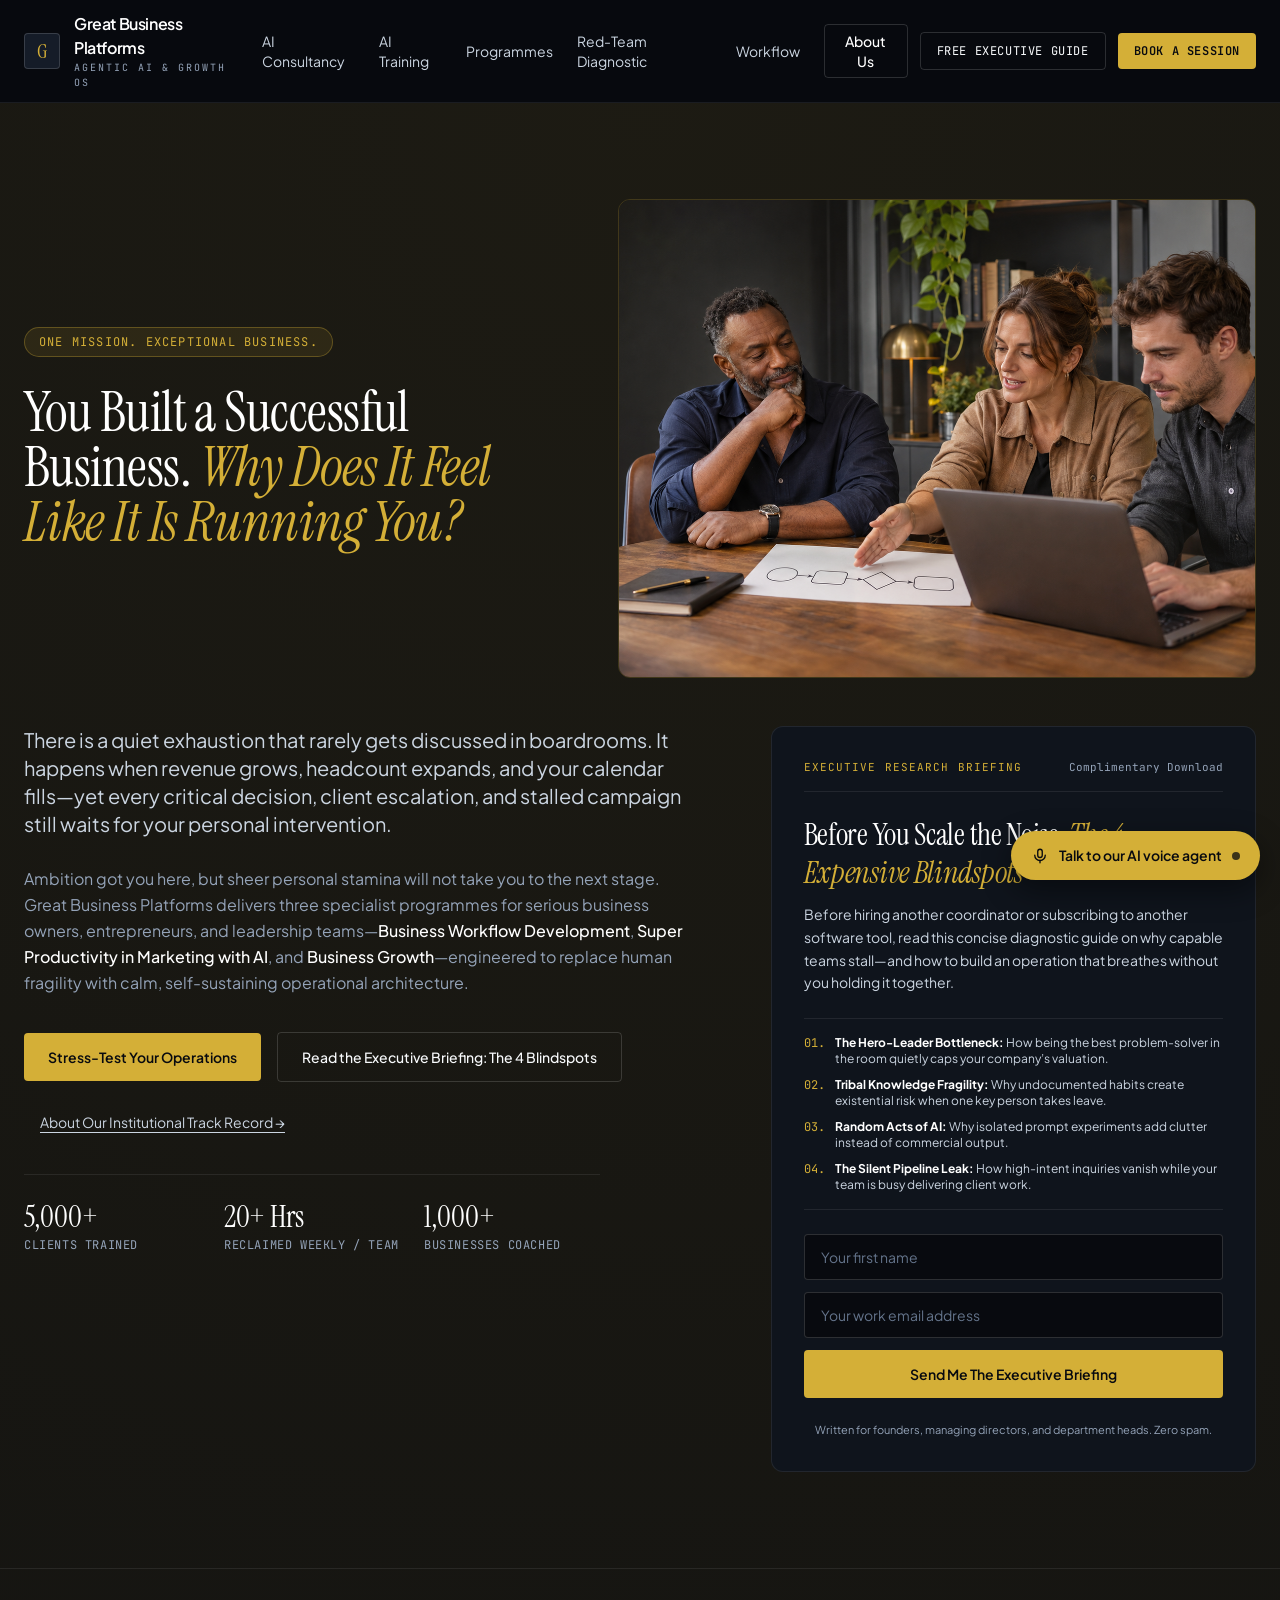
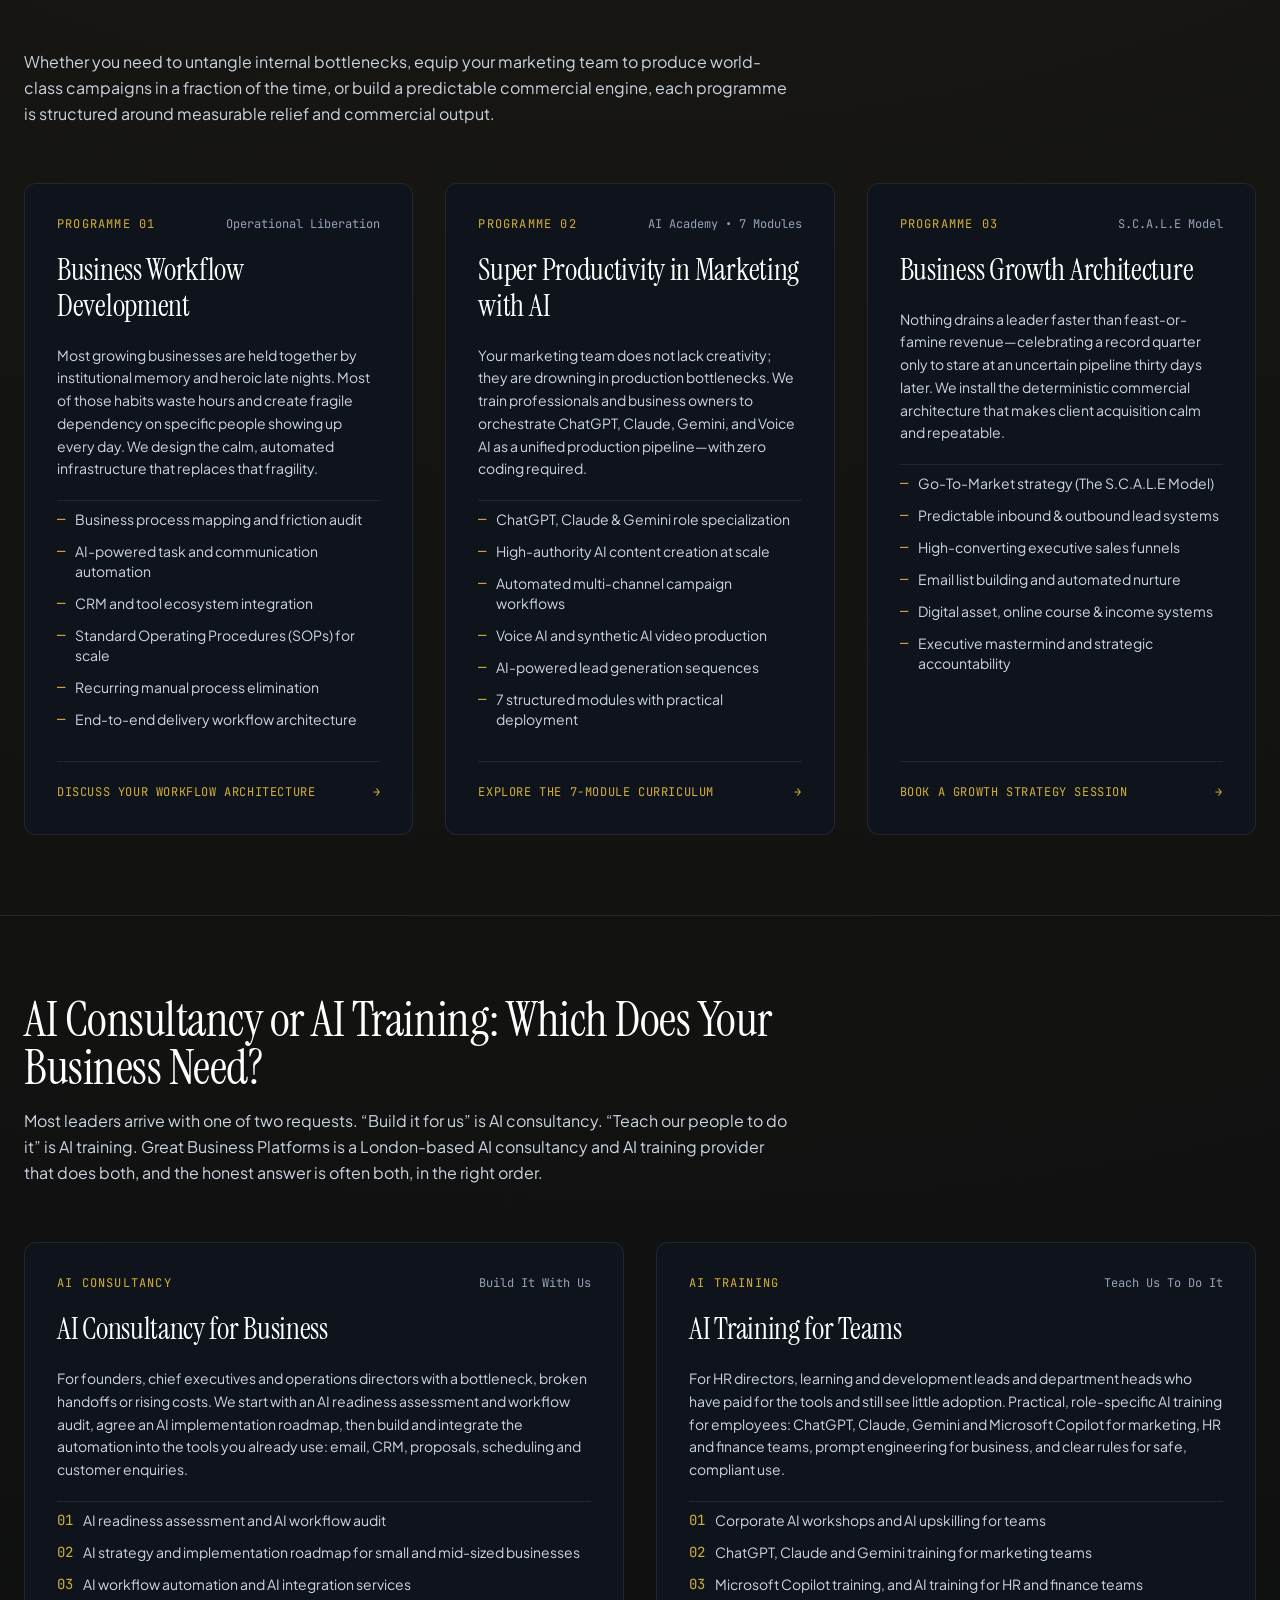
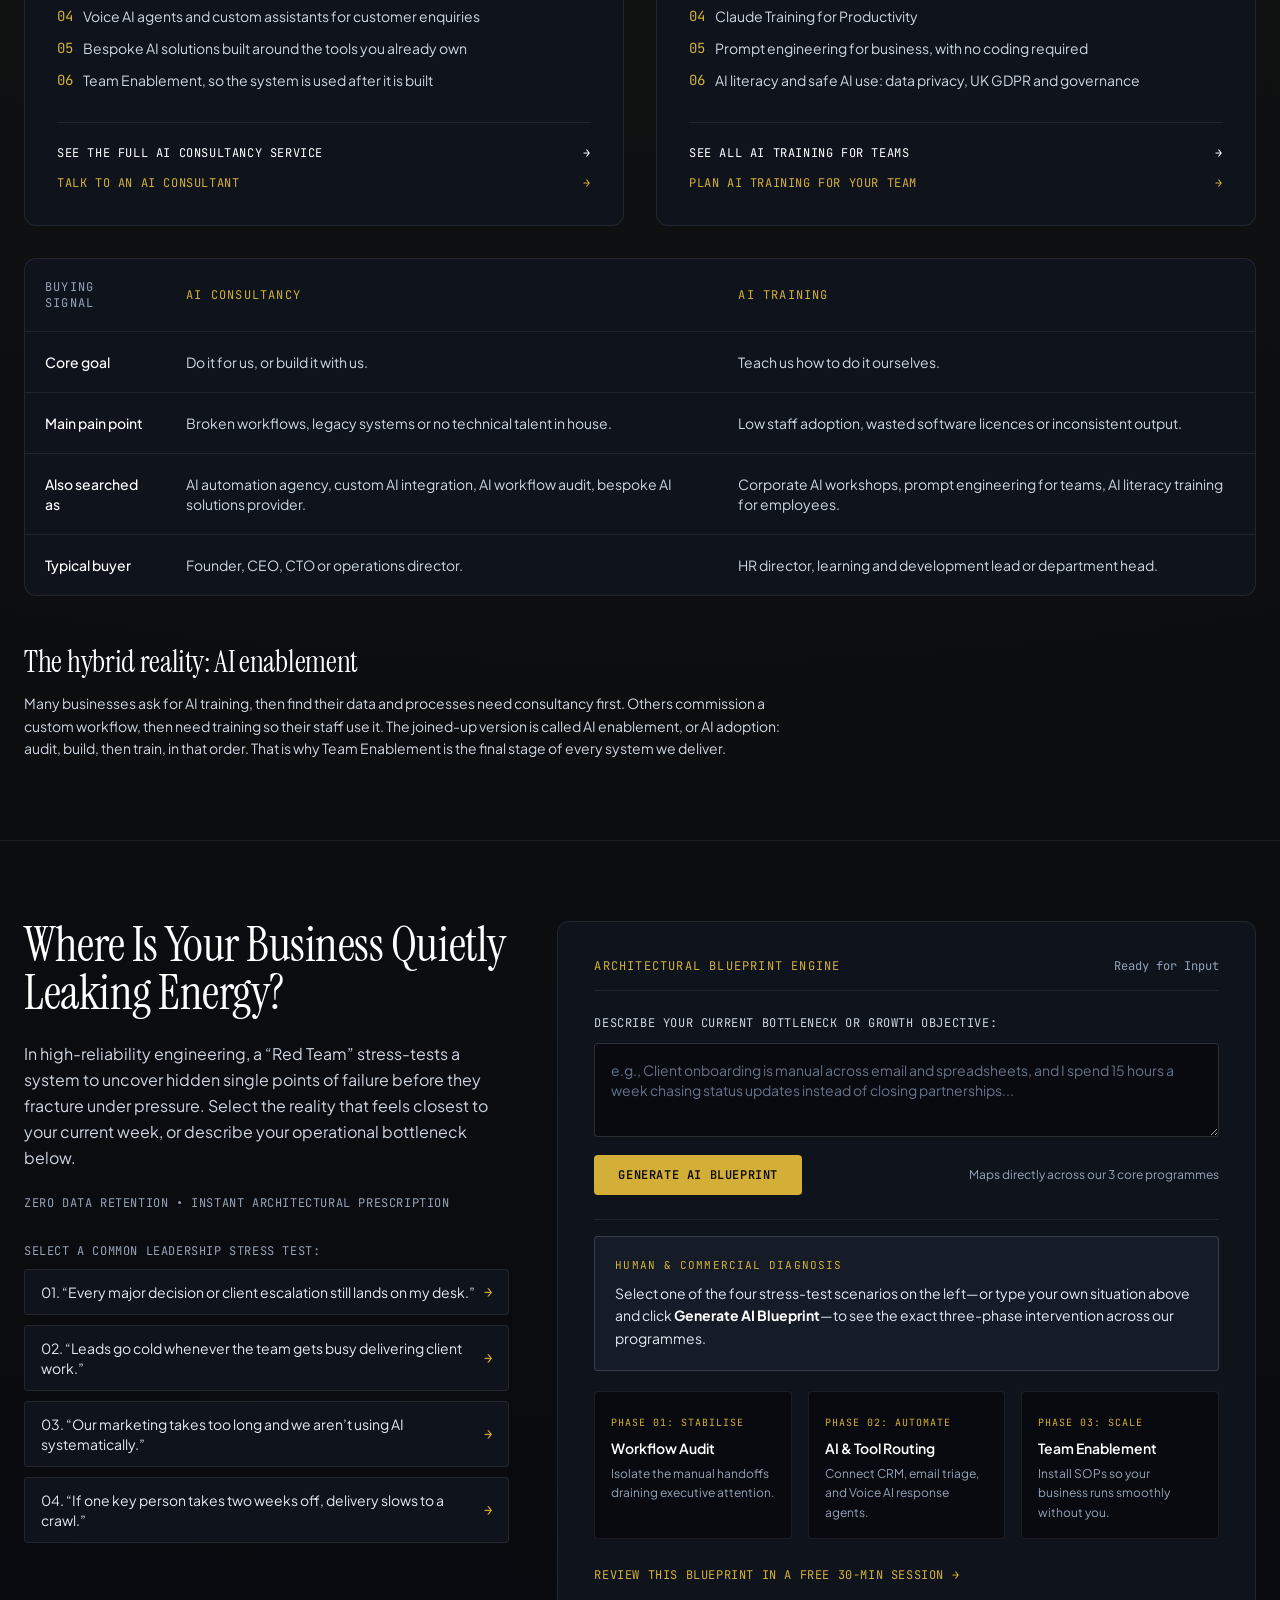
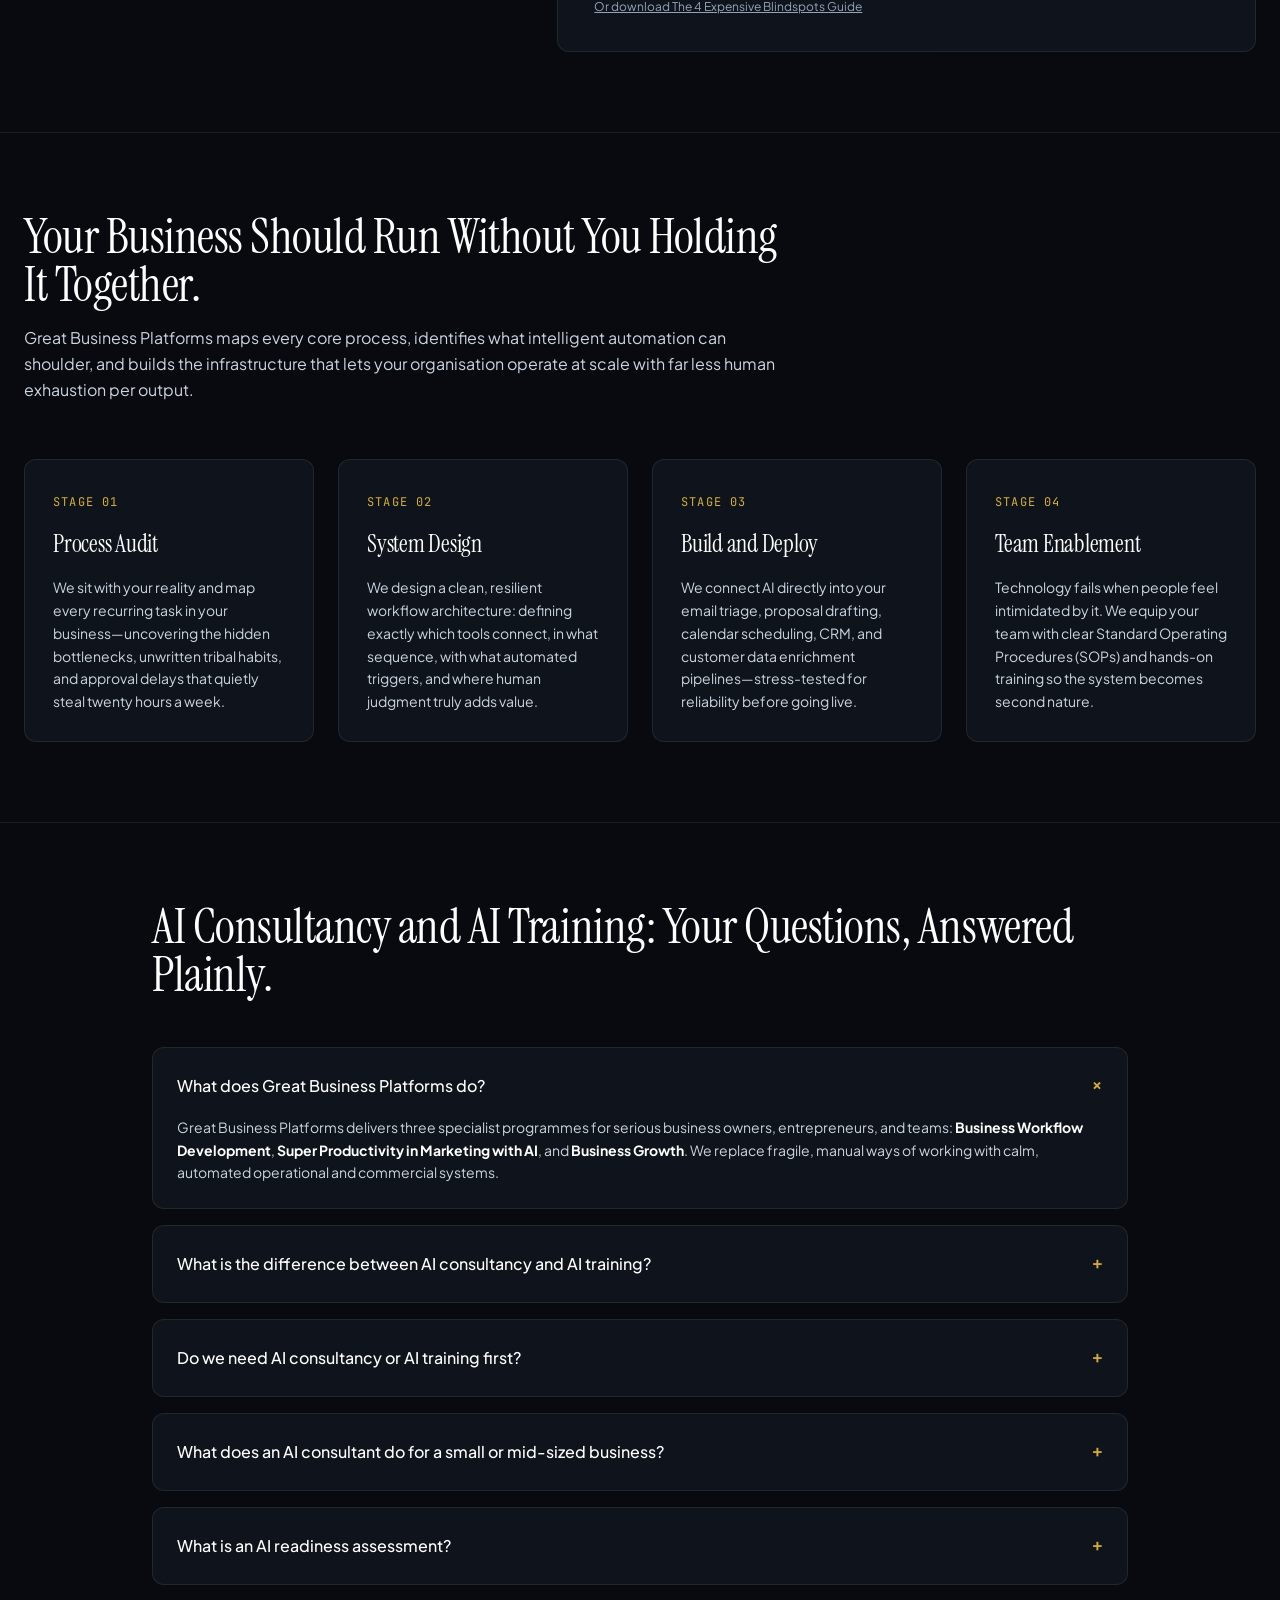
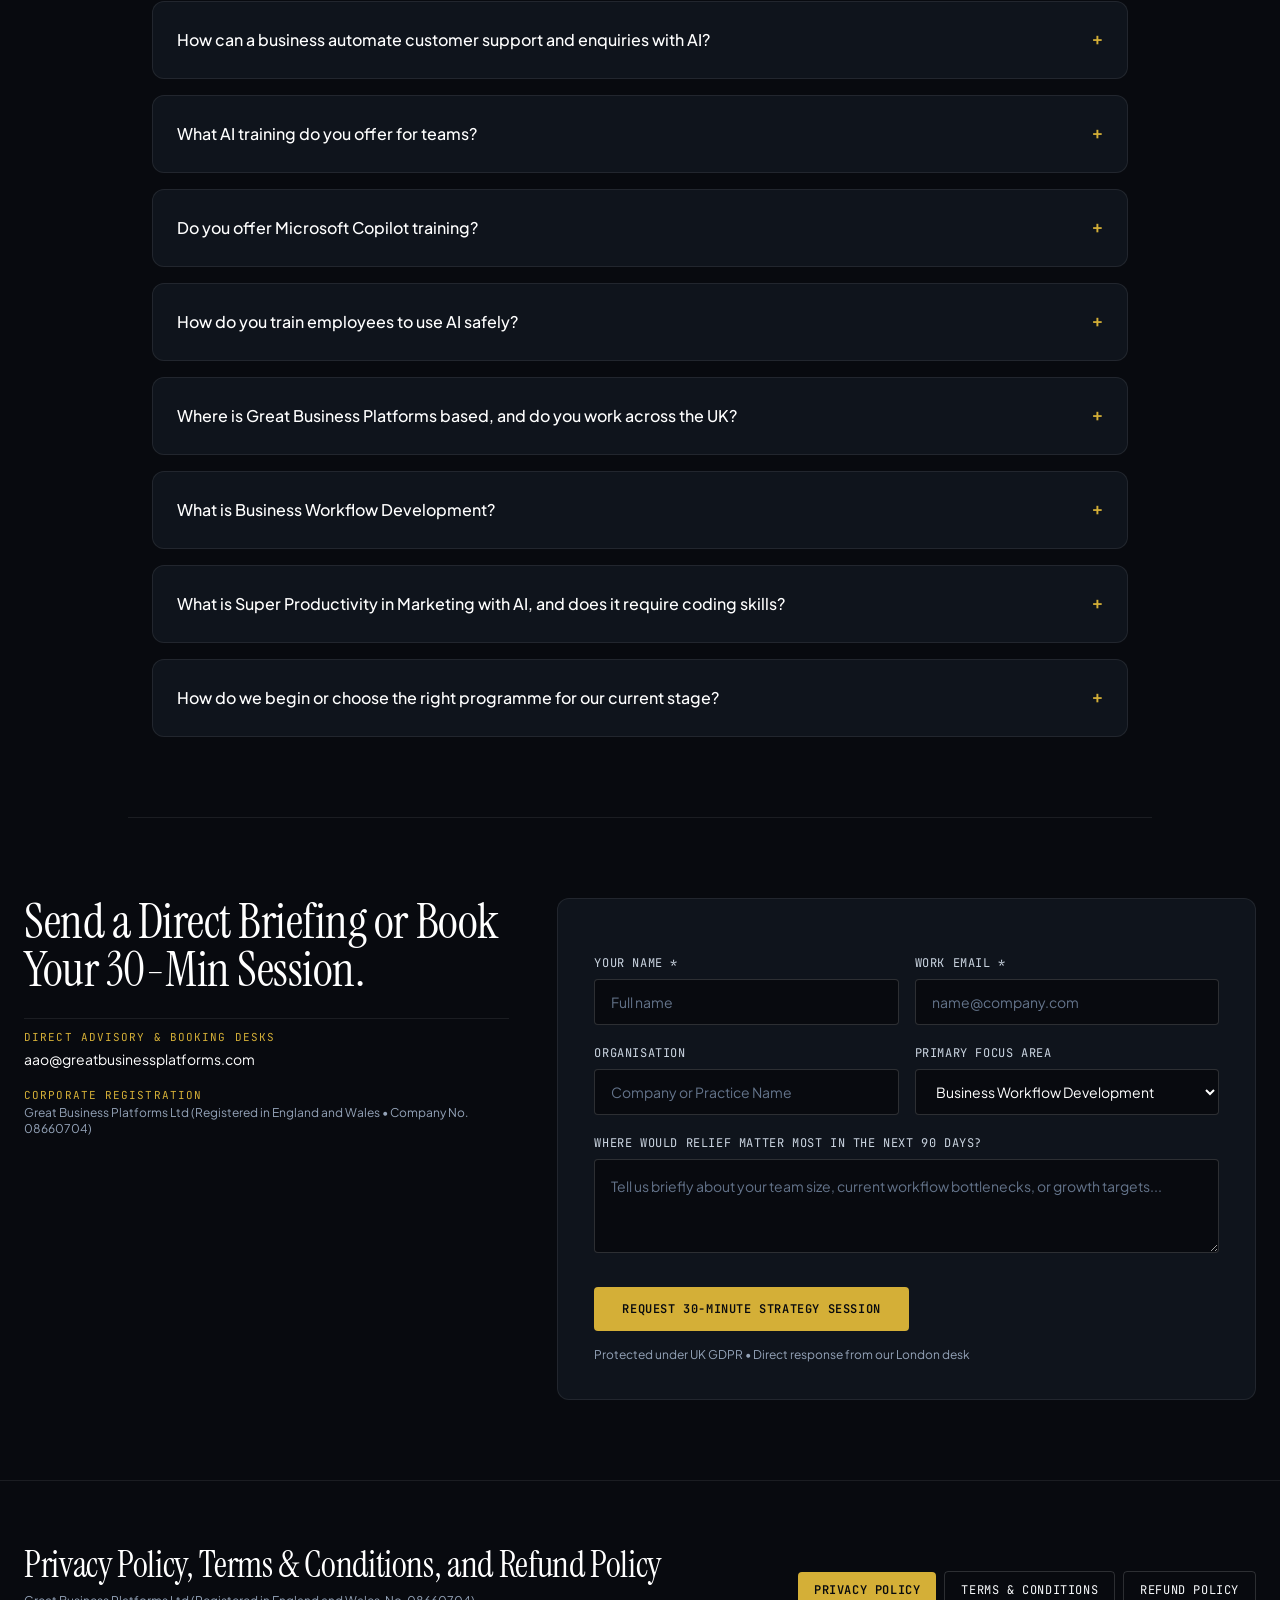
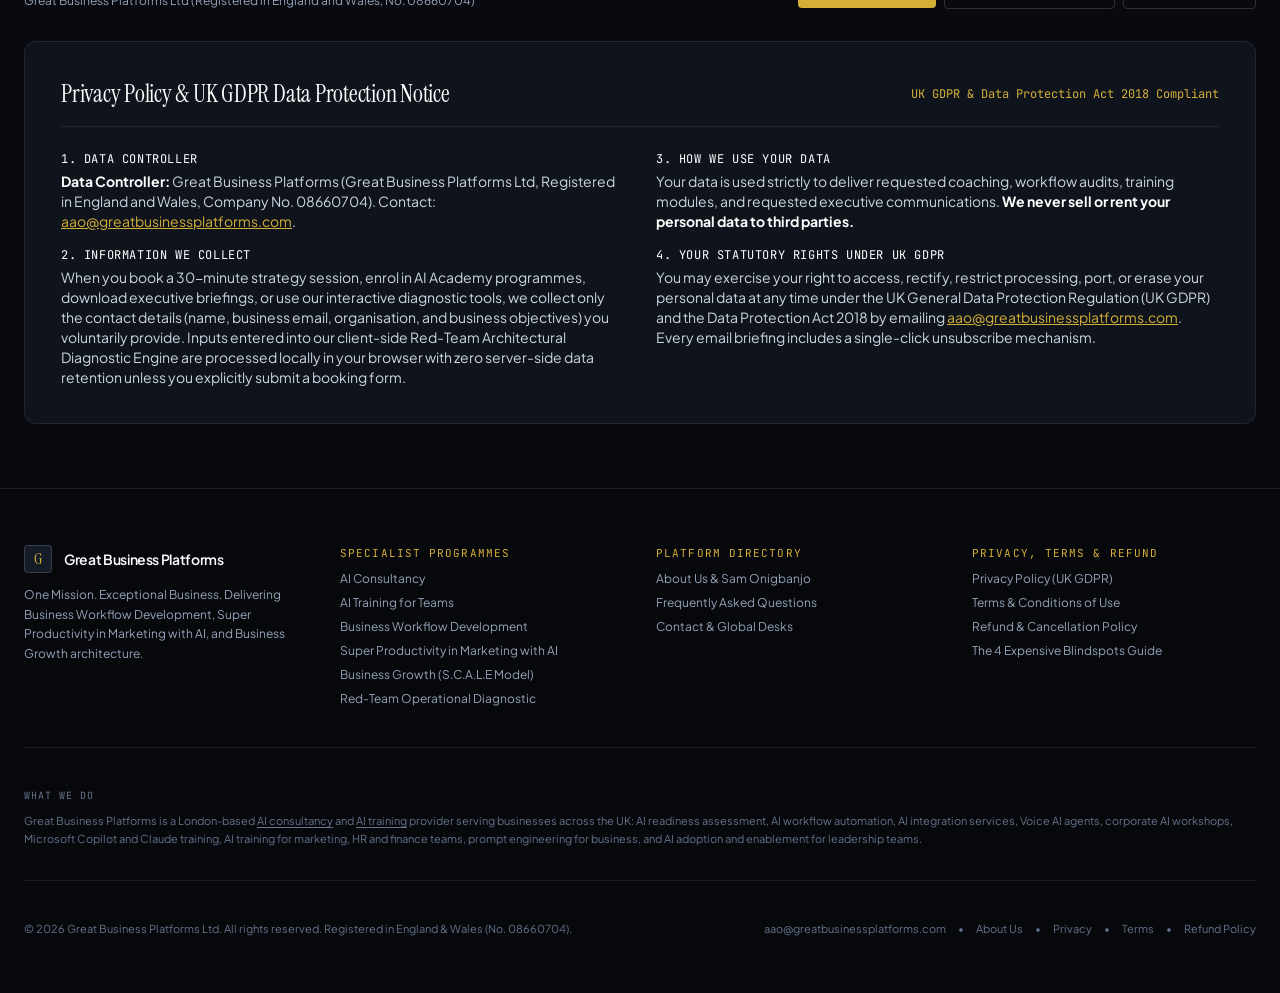
==== commit 143a56b1: "Add homepage hero image and remove programme section heading" ====
--- a/index.html
+++ b/index.html
@@ -8,6 +8,7 @@
   <link rel="canonical" href="https://greatbusinessplatforms.com/" />
   <meta name="robots" content="index, follow, max-snippet:-1, max-image-preview:large, max-video-preview:-1" />
   <meta name="author" content="Great Business Platforms Ltd" />
+  <meta name="msvalidate.01" content="F947CC66A2D24EDA4C812817A4D0AAA2" />
   <meta name="theme-color" content="#080A0F" />
   <link rel="icon" href="/favicon.svg" type="image/svg+xml" />
   <link rel="icon" href="/favicon-48.png" sizes="48x48" type="image/png" />
@@ -373,6 +374,14 @@
   </script>
 
   <style>
+    .homepage-masthead { display: grid; gap: 2rem; align-items: center; margin-bottom: 3rem; }
+    .homepage-hero-image { margin: 0; overflow: hidden; border-radius: 0.75rem; border: 1px solid rgba(212,175,55,.2); }
+    .homepage-hero-image img { display: block; width: 100%; height: auto; }
+    @media (min-width: 1024px) {
+      .homepage-masthead { grid-template-columns: 1fr 1.15fr; gap: 2.5rem; }
+      .homepage-masthead h1 { font-size: clamp(2.7rem, 4.3vw, 3.7rem); }
+      .homepage-hero-image img { aspect-ratio: 4 / 3; height: 100%; object-fit: cover; object-position: right center; }
+    }
     /* ==========================================================================
        STRICT 3-TIER EXECUTIVE COLOR ARCHITECTURE (ZERO MULTI-COLOR NOISE)
        Tier 1: Deep Obsidian & Architectural Slate Surfaces
@@ -592,10 +601,8 @@
            HERO SECTION: EMOTIVE HBR NARRATIVE + EXECUTIVE GUIDE OPT-IN
            ======================================================================== -->
       <section class="max-w-7xl mx-auto px-6 pt-16 pb-20 lg:pt-24 lg:pb-24 border-b hairline-divider">
-        <div class="grid lg:grid-cols-12 gap-12 items-start">
-
-          <!-- Left Column: Emotive Harvard Business Review Framing -->
-          <div class="lg:col-span-7 space-y-7">
+        <div class="homepage-masthead">
+          <div class="space-y-7">
             <div class="inline-flex items-center gap-2.5 px-3.5 py-1.5 rounded-full text-xs font-mono uppercase tracking-widest accent-pill">
               <span>One Mission. Exceptional Business.</span>
             </div>
@@ -603,6 +610,15 @@
             <h1 class="editorial-serif text-4xl sm:text-6xl lg:text-[4.15rem] leading-[1.06] text-white font-normal">
               You Built a Successful Business. <span class="italic accent-text">Why Does It Feel Like It Is Running You?</span>
             </h1>
+          </div>
+          <figure class="homepage-hero-image">
+            <img src="/homepage-hero.png" width="1672" height="941" fetchpriority="high" alt="Illustrative scene of business leaders working together on a clear operational plan." />
+          </figure>
+        </div>
+
+        <div class="grid lg:grid-cols-12 gap-12 items-start">
+          <!-- Business context and next steps -->
+          <div class="lg:col-span-7 space-y-7">
 
             <p class="text-lg sm:text-xl text-slate-300 leading-relaxed font-normal max-w-2xl">
               There is a quiet exhaustion that rarely gets discussed in boardrooms. It happens when revenue grows, headcount expands, and your calendar fills—yet every critical decision, client escalation, and stalled campaign still waits for your personal intervention.
@@ -711,9 +727,6 @@
            ======================================================================== -->
       <section id="programmes" class="max-w-7xl mx-auto px-6 py-20 border-b hairline-divider">
         <div class="max-w-3xl space-y-4 mb-14">
-          <h2 class="editorial-serif text-4xl sm:text-5xl text-white leading-tight">
-            Three Specialist Programmes. Built for Leaders Who Refuse to Settle for Operational Chaos.
-          </h2>
           <p class="text-base text-slate-300 leading-relaxed">
             Whether you need to untangle internal bottlenecks, equip your marketing team to produce world-class campaigns in a fraction of the time, or build a predictable commercial engine, each programme is structured around measurable relief and commercial output.
           </p>
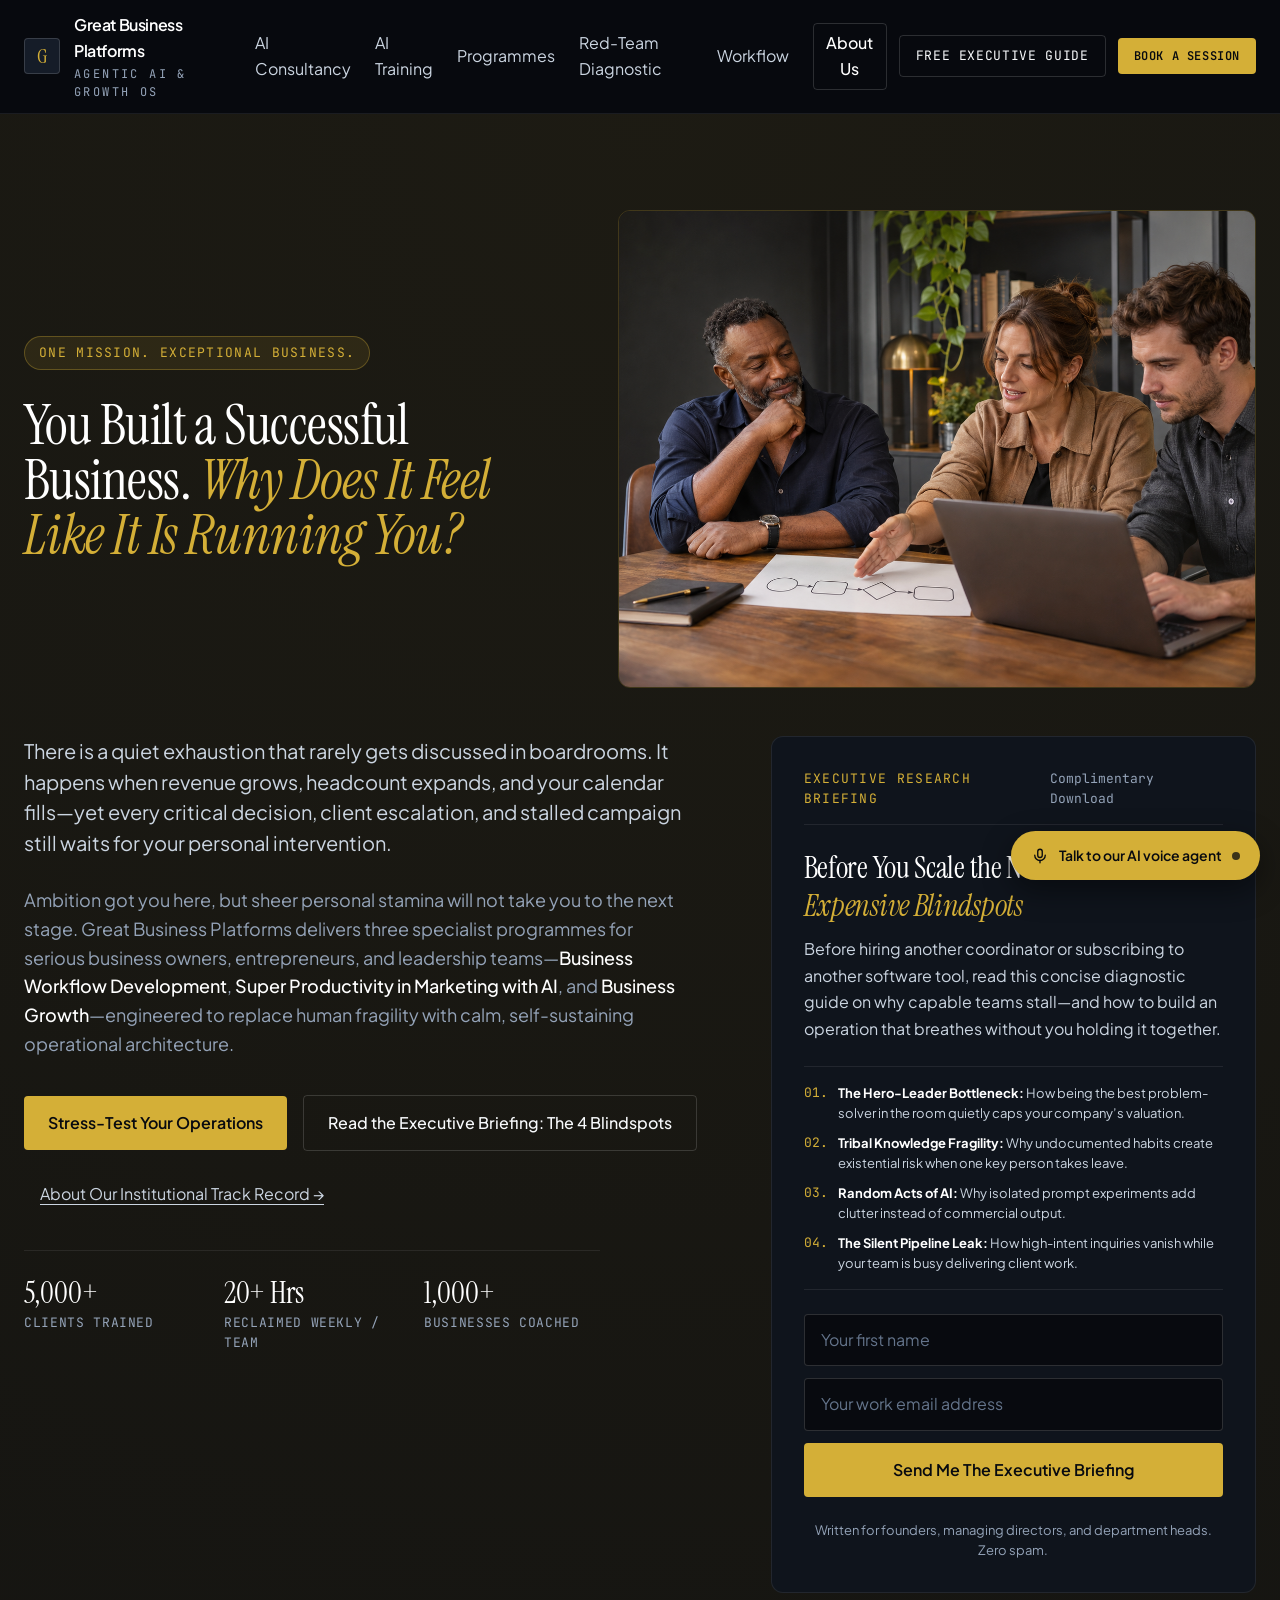
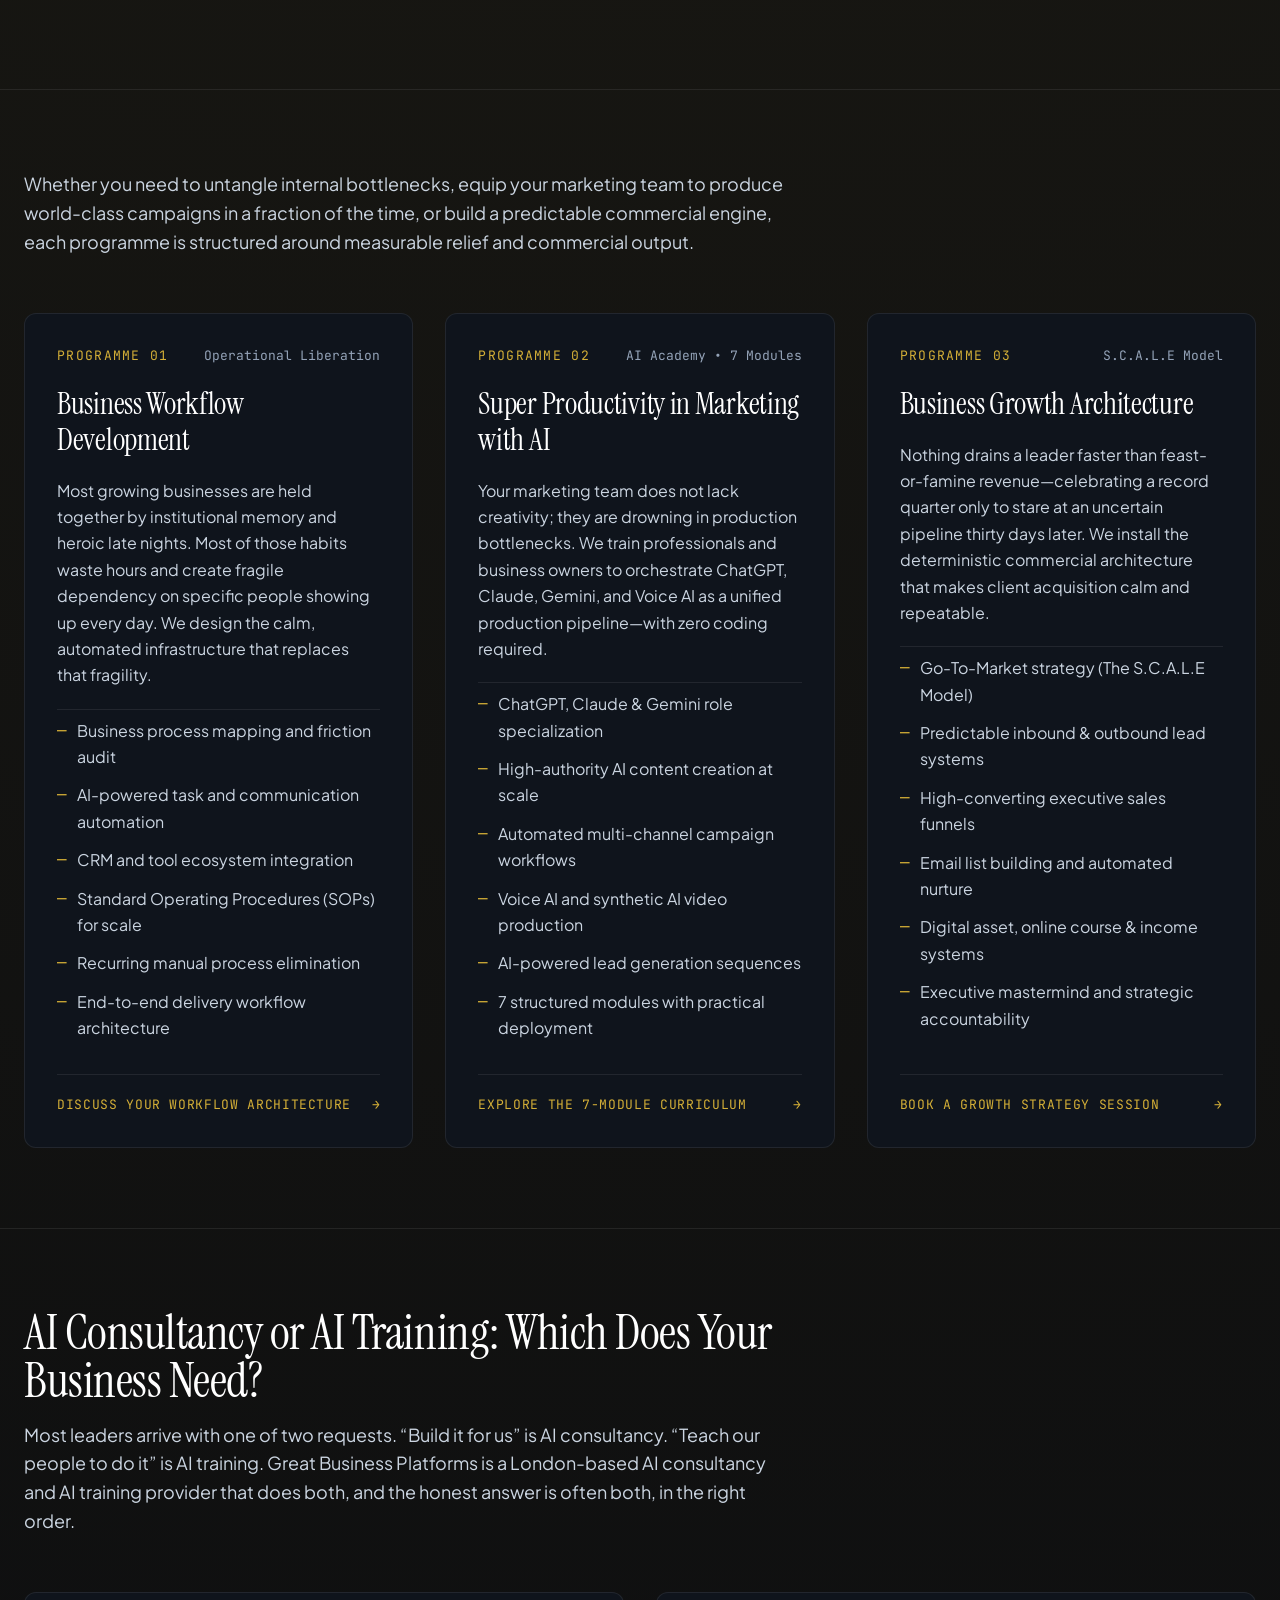
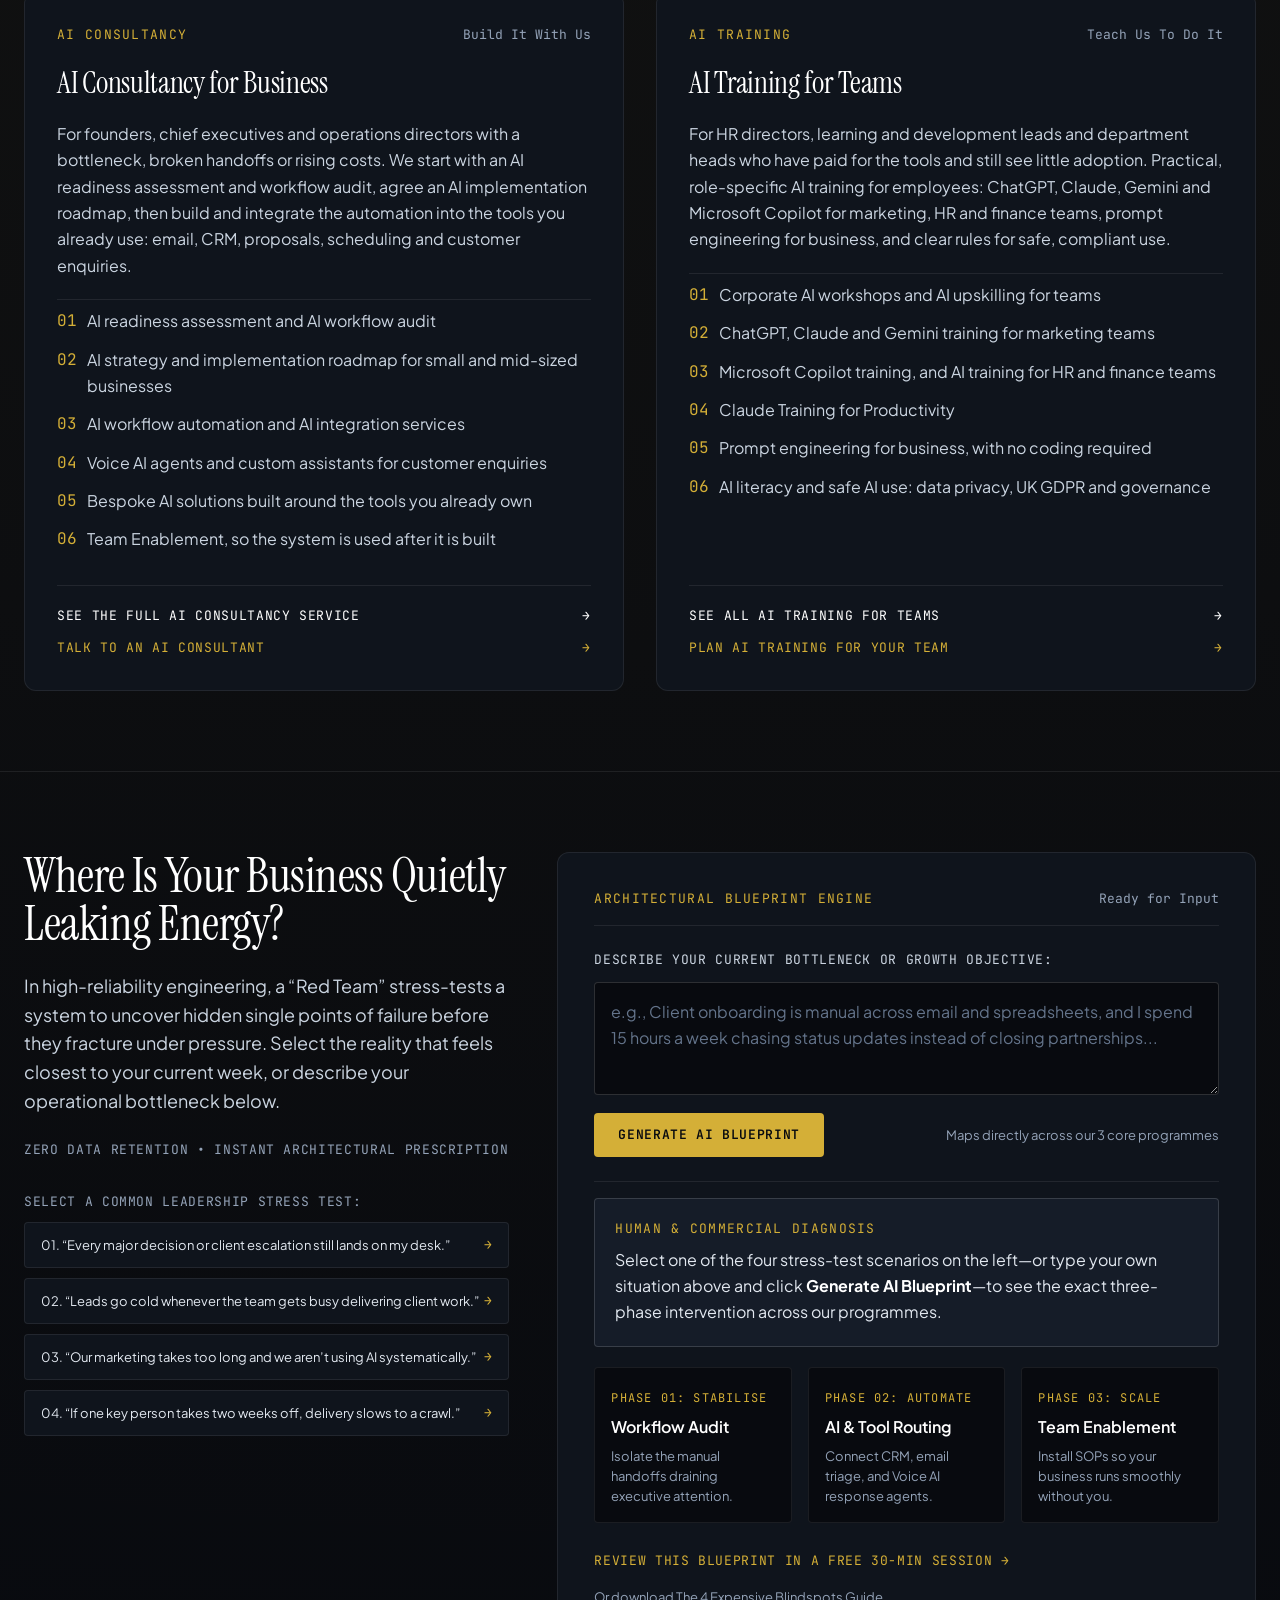
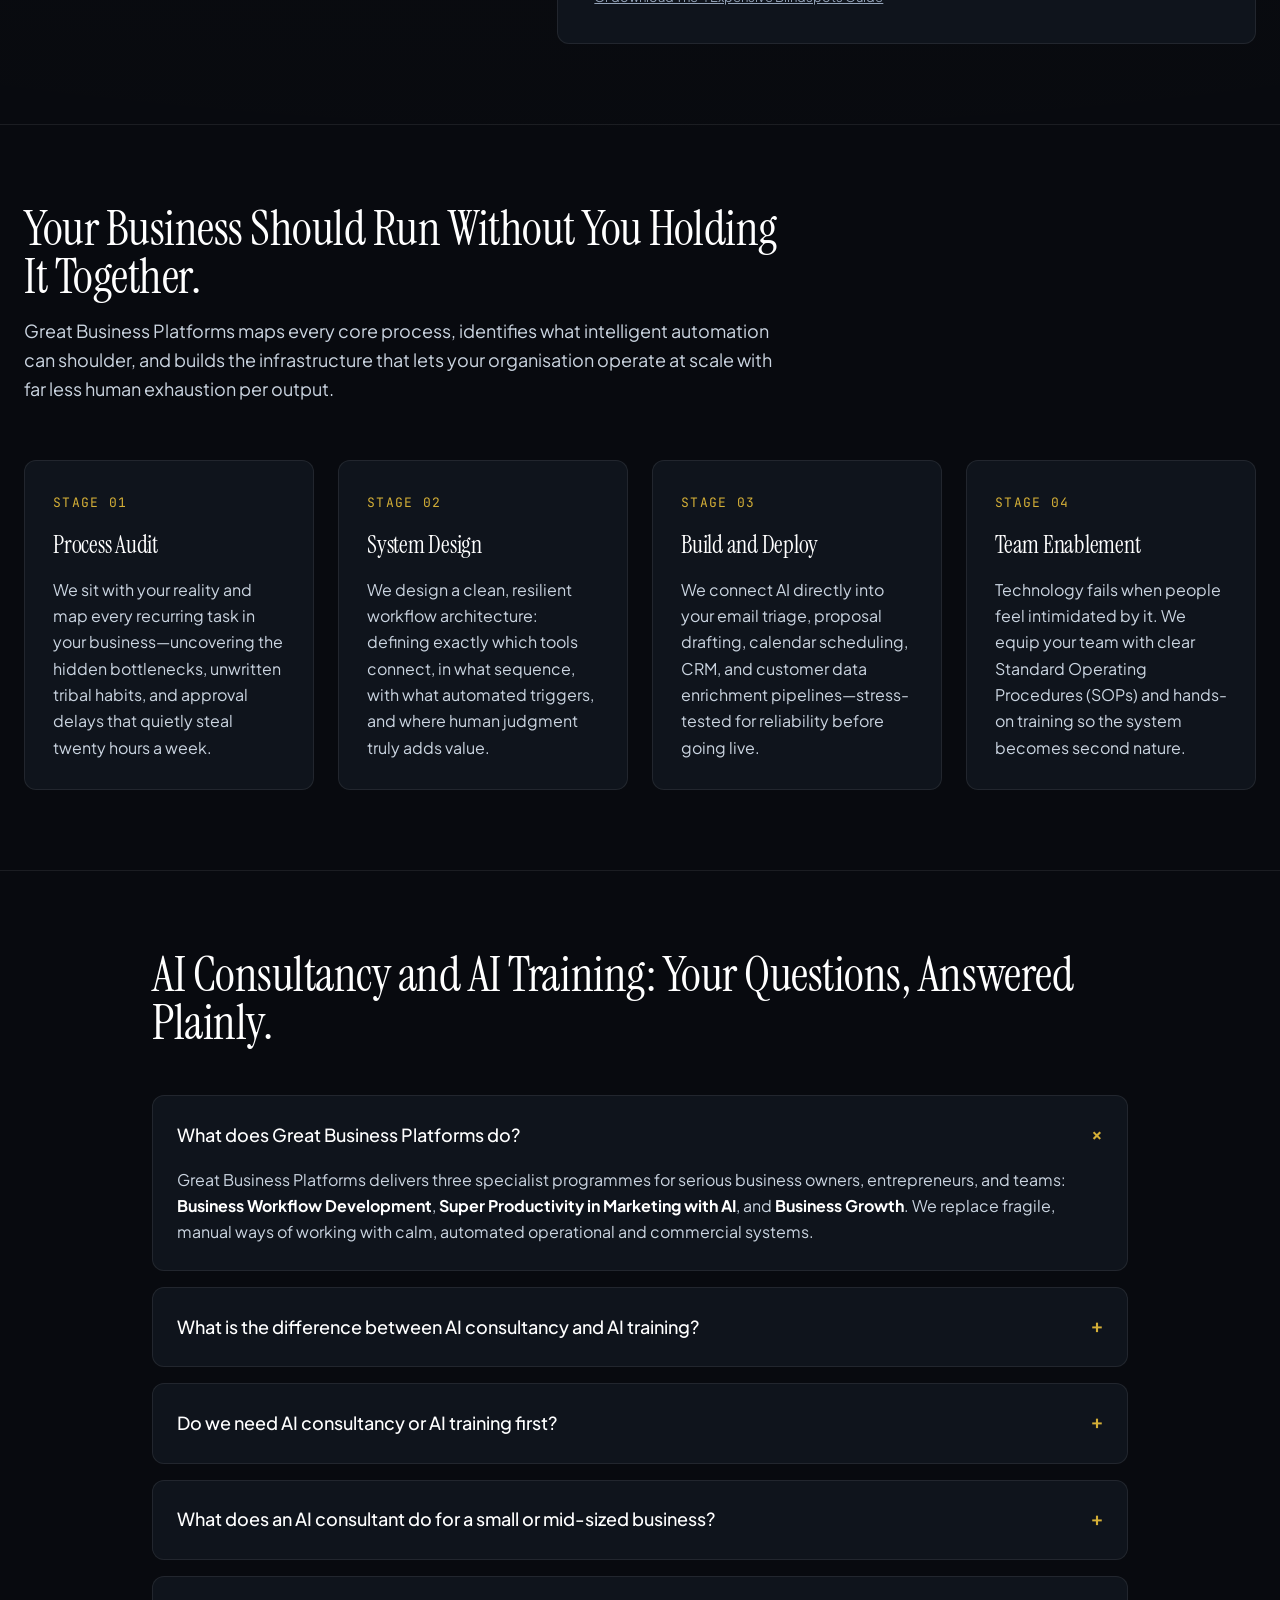
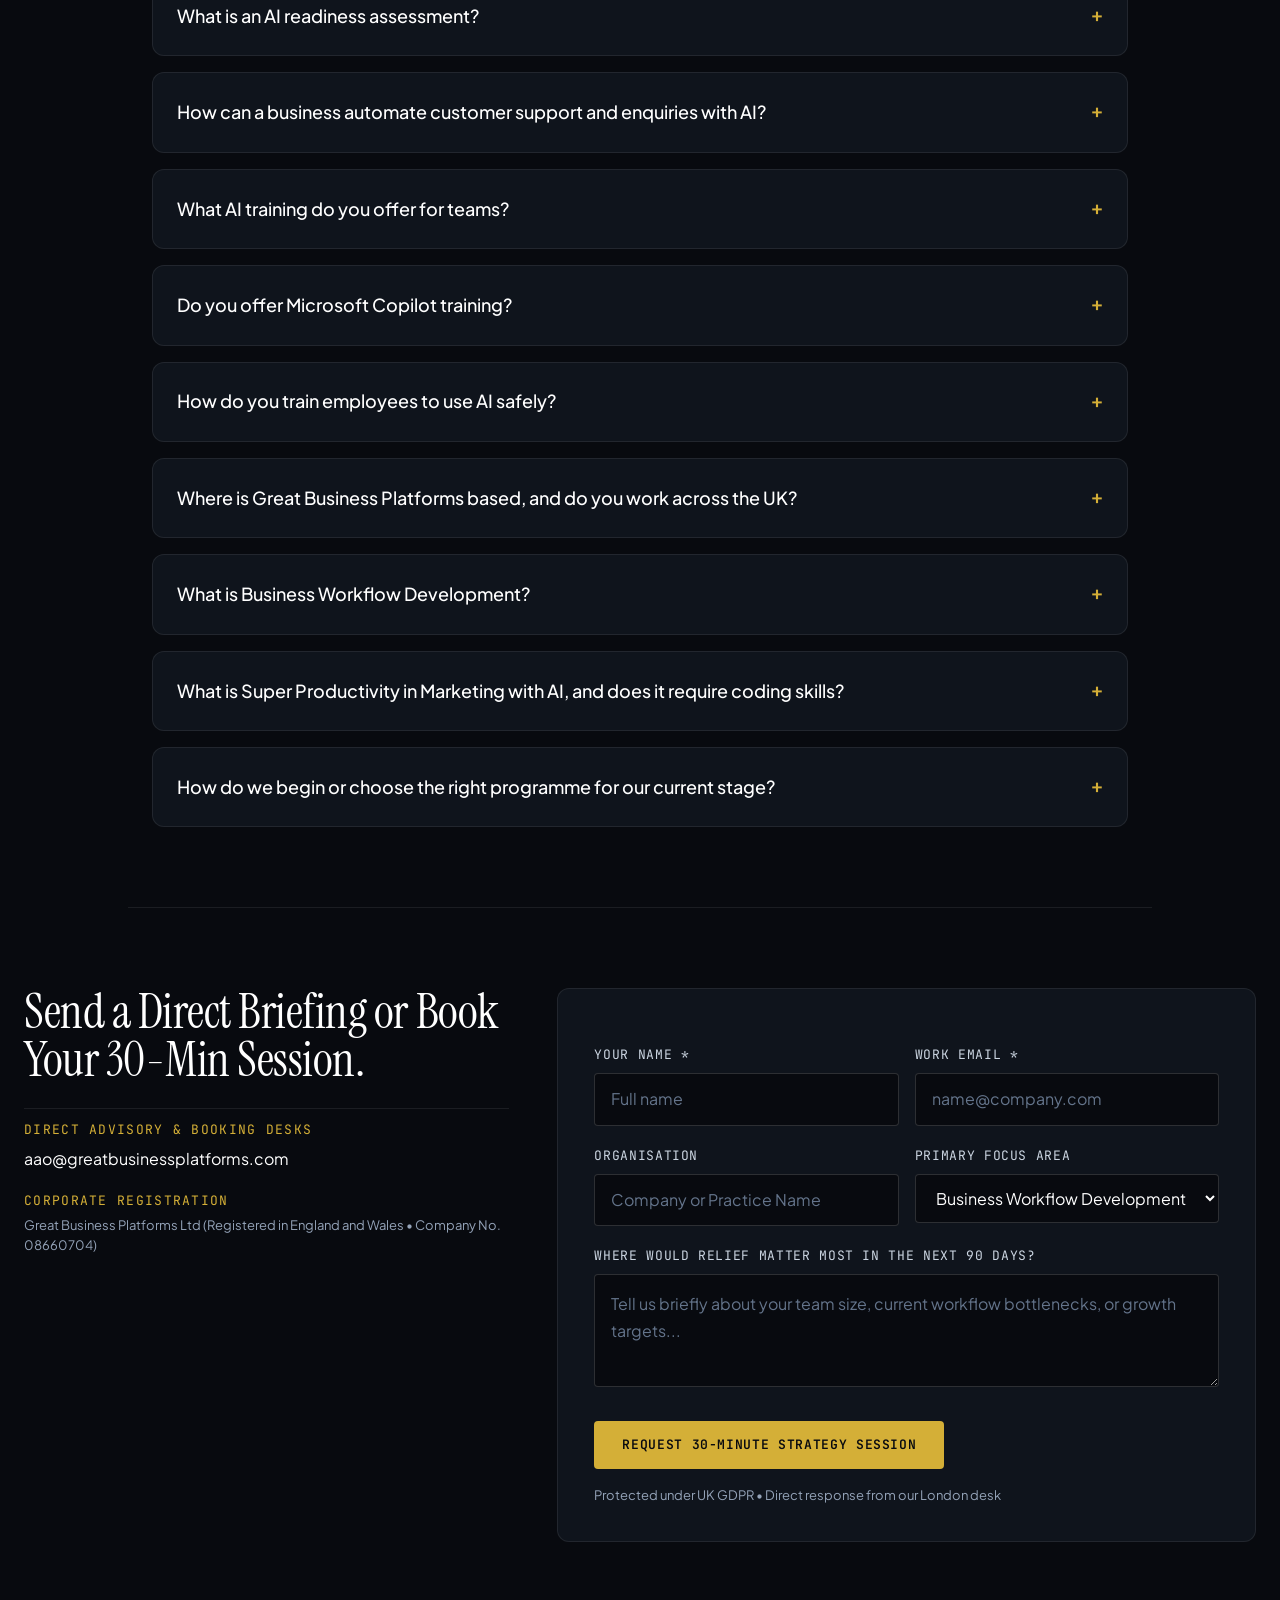
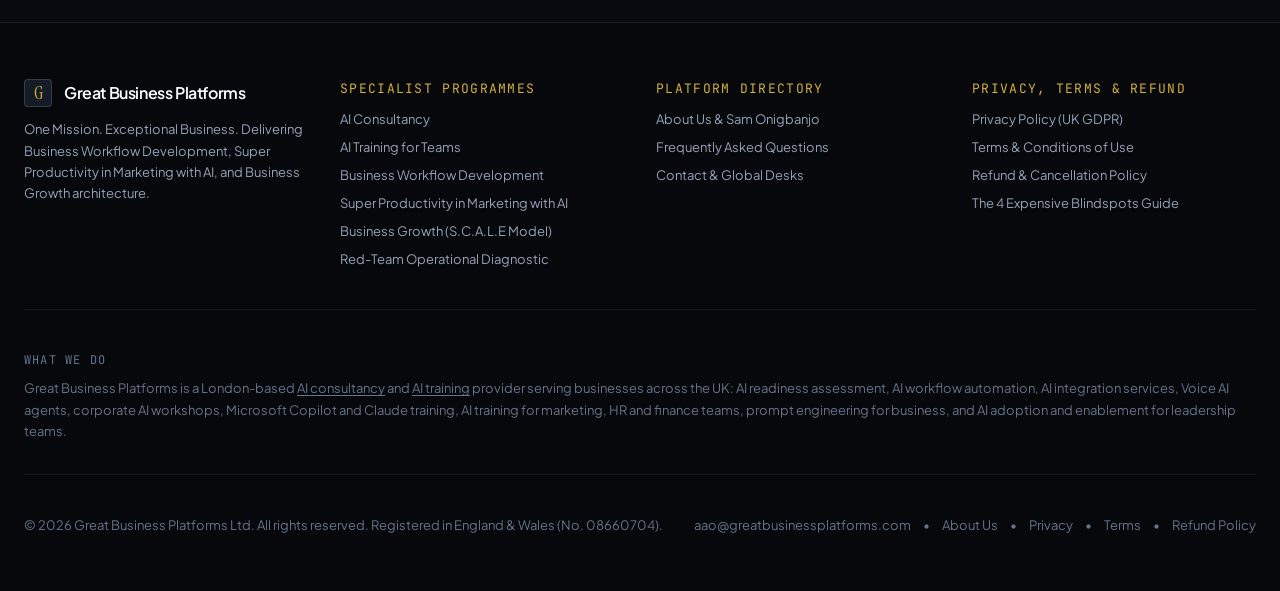
==== commit d41dc069: "Homepage: remove comparison table and hybrid block, move legal policies to /legal/, larger type on w" ====
--- a/index.html
+++ b/index.html
@@ -533,6 +533,23 @@
         font-size: 3.1rem;
       }
     }
+    /* Larger, easier reading type when the screen has room */
+    @media (min-width: 1024px) {
+      body .text-\[10px\] { font-size: 12px; }
+      body .text-\[11px\] { font-size: 13px; }
+      body .text-xs { font-size: 0.8125rem; line-height: 1.25rem; }
+      body .text-sm { font-size: 1rem; line-height: 1.65rem; }
+      body .text-base { font-size: 1.125rem; line-height: 1.8rem; }
+      body .text-lg { font-size: 1.25rem; line-height: 1.9rem; }
+    }
+    @media (min-width: 1440px) {
+      html { font-size: 106.25%; }
+      body .text-\[10px\] { font-size: 13px; }
+      body .text-\[11px\] { font-size: 14px; }
+    }
+    @media (min-width: 1800px) {
+      html { font-size: 112.5%; }
+    }
   </style>
 </head>
 <body class="selection:bg-[#D4AF37] selection:text-[#080A0F]">
@@ -898,47 +915,6 @@
           </article>
         </div>
 
-        <div class="surface-card rounded-xl mt-8 overflow-x-auto">
-          <table class="w-full text-left text-sm text-slate-300">
-            <caption class="sr-only">AI consultancy compared with AI training</caption>
-            <thead>
-              <tr class="border-b hairline-divider">
-                <th scope="col" class="p-5 font-mono text-xs uppercase tracking-widest text-slate-400 font-normal">Buying signal</th>
-                <th scope="col" class="p-5 font-mono text-xs uppercase tracking-widest accent-text font-normal">AI consultancy</th>
-                <th scope="col" class="p-5 font-mono text-xs uppercase tracking-widest accent-text font-normal">AI training</th>
-              </tr>
-            </thead>
-            <tbody>
-              <tr class="border-b hairline-divider">
-                <th scope="row" class="p-5 text-white font-medium align-top">Core goal</th>
-                <td class="p-5 align-top">Do it for us, or build it with us.</td>
-                <td class="p-5 align-top">Teach us how to do it ourselves.</td>
-              </tr>
-              <tr class="border-b hairline-divider">
-                <th scope="row" class="p-5 text-white font-medium align-top">Main pain point</th>
-                <td class="p-5 align-top">Broken workflows, legacy systems or no technical talent in house.</td>
-                <td class="p-5 align-top">Low staff adoption, wasted software licences or inconsistent output.</td>
-              </tr>
-              <tr class="border-b hairline-divider">
-                <th scope="row" class="p-5 text-white font-medium align-top">Also searched as</th>
-                <td class="p-5 align-top">AI automation agency, custom AI integration, AI workflow audit, bespoke AI solutions provider.</td>
-                <td class="p-5 align-top">Corporate AI workshops, prompt engineering for teams, AI literacy training for employees.</td>
-              </tr>
-              <tr>
-                <th scope="row" class="p-5 text-white font-medium align-top">Typical buyer</th>
-                <td class="p-5 align-top">Founder, CEO, CTO or operations director.</td>
-                <td class="p-5 align-top">HR director, learning and development lead or department head.</td>
-              </tr>
-            </tbody>
-          </table>
-        </div>
-
-        <div class="max-w-3xl space-y-3 mt-12">
-          <h3 class="editorial-serif text-3xl text-white">The hybrid reality: AI enablement</h3>
-          <p class="text-sm text-slate-300 leading-relaxed">
-            Many businesses ask for AI training, then find their data and processes need consultancy first. Others commission a custom workflow, then need training so their staff use it. The joined-up version is called AI enablement, or AI adoption: audit, build, then train, in that order. That is why Team Enablement is the final stage of every system we deliver.
-          </p>
-        </div>
       </section>
 
       <!-- ========================================================================
@@ -1375,7 +1351,7 @@
   <!-- ==========================================================================
        SHARED BOTTOM OF FRONT PAGE:
        1. CONTACT & GLOBAL DESKS (ORIGINAL WEBSITE CONTENT)
-       2. PRIVACY POLICY, TERMS & CONDITIONS, REFUND POLICY (INTERACTIVE TABS)
+       2. (Legal policies now live at /legal/)
        3. TARGET SEARCH INDEX & ORIGINAL SITE FOOTER
        ========================================================================== -->
 
@@ -1453,151 +1429,6 @@
     </div>
   </section>
 
-  <!-- ==========================================================================
-       2. FRONT-PAGE BOTTOM LEGAL & GOVERNANCE HUB:
-          PRIVACY TAB | TERMS & CONDITIONS TAB | REFUND POLICY TAB
-          (Contains the verbatim original website governance content + full policies)
-       ========================================================================== -->
-  <section id="legal-governance-footer" class="max-w-7xl mx-auto px-6 py-16 border-b hairline-divider">
-    <div class="flex flex-col md:flex-row md:items-end justify-between gap-6 mb-8">
-      <div class="space-y-2">
-        <h2 class="editorial-serif text-3xl sm:text-4xl text-white">
-          Privacy Policy, Terms &amp; Conditions, and Refund Policy
-        </h2>
-        <p class="text-xs text-slate-400">
-          Great Business Platforms Ltd (Registered in England and Wales, No. 08660704)
-        </p>
-      </div>
-
-      <!-- Legal Tabs Switcher -->
-      <div class="flex flex-wrap items-center gap-2" role="tablist">
-        <button id="tab-btn-privacy" onclick="switchLegalTab('privacy')" class="px-4 py-2.5 rounded text-xs font-mono uppercase tracking-wider accent-bg font-semibold transition">
-          Privacy Policy
-        </button>
-        <button id="tab-btn-terms" onclick="switchLegalTab('terms')" class="px-4 py-2.5 rounded text-xs font-mono uppercase tracking-wider btn-outline transition">
-          Terms &amp; Conditions
-        </button>
-        <button id="tab-btn-refund" onclick="switchLegalTab('refund')" class="px-4 py-2.5 rounded text-xs font-mono uppercase tracking-wider btn-outline transition">
-          Refund Policy
-        </button>
-      </div>
-    </div>
-
-    <!-- TAB 1: PRIVACY POLICY (Original Website Verbatim Content + UK GDPR Framework) -->
-    <div id="legal-panel-privacy" class="surface-card rounded-xl p-7 sm:p-9 space-y-6">
-      <div class="flex flex-wrap items-center justify-between gap-2 border-b hairline-divider pb-4">
-        <h3 class="editorial-serif text-2xl text-white">Privacy Policy &amp; UK GDPR Data Protection Notice</h3>
-        <span class="font-mono text-xs accent-text">UK GDPR &amp; Data Protection Act 2018 Compliant</span>
-      </div>
-
-      <div class="grid md:grid-cols-2 gap-8 text-xs sm:text-sm text-slate-300 leading-relaxed">
-        <div class="space-y-4">
-          <div>
-            <h4 class="font-mono text-xs uppercase tracking-wider text-white mb-1">1. Data Controller</h4>
-            <p>
-              <strong class="text-white">Data Controller:</strong> Great Business Platforms (Great Business Platforms Ltd, Registered in England and Wales, Company No. 08660704). Contact: <a href="mailto:aao@greatbusinessplatforms.com" class="accent-text underline">aao@greatbusinessplatforms.com</a>.
-            </p>
-          </div>
-
-          <div>
-            <h4 class="font-mono text-xs uppercase tracking-wider text-white mb-1">2. Information We Collect</h4>
-            <p>
-              When you book a 30-minute strategy session, enrol in AI Academy programmes, download executive briefings, or use our interactive diagnostic tools, we collect only the contact details (name, business email, organisation, and business objectives) you voluntarily provide. Inputs entered into our client-side Red-Team Architectural Diagnostic Engine are processed locally in your browser with zero server-side data retention unless you explicitly submit a booking form.
-            </p>
-          </div>
-        </div>
-
-        <div class="space-y-4">
-          <div>
-            <h4 class="font-mono text-xs uppercase tracking-wider text-white mb-1">3. How We Use Your Data</h4>
-            <p>
-              Your data is used strictly to deliver requested coaching, workflow audits, training modules, and requested executive communications. <strong class="text-white">We never sell or rent your personal data to third parties.</strong>
-            </p>
-          </div>
-
-          <div>
-            <h4 class="font-mono text-xs uppercase tracking-wider text-white mb-1">4. Your Statutory Rights Under UK GDPR</h4>
-            <p>
-              You may exercise your right to access, rectify, restrict processing, port, or erase your personal data at any time under the UK General Data Protection Regulation (UK GDPR) and the Data Protection Act 2018 by emailing <a href="mailto:aao@greatbusinessplatforms.com" class="accent-text underline">aao@greatbusinessplatforms.com</a>. Every email briefing includes a single-click unsubscribe mechanism.
-            </p>
-          </div>
-        </div>
-      </div>
-    </div>
-
-    <!-- TAB 2: TERMS & CONDITIONS (Original Website Verbatim Content + Commercial Terms) -->
-    <div id="legal-panel-terms" class="hidden surface-card rounded-xl p-7 sm:p-9 space-y-6">
-      <div class="flex flex-wrap items-center justify-between gap-2 border-b hairline-divider pb-4">
-        <h3 class="editorial-serif text-2xl text-white">Terms &amp; Conditions of Use &amp; Programmes</h3>
-        <span class="font-mono text-xs accent-text">Governing Law: England &amp; Wales</span>
-      </div>
-
-      <div class="grid md:grid-cols-2 gap-8 text-xs sm:text-sm text-slate-300 leading-relaxed">
-        <div class="space-y-4">
-          <div>
-            <h4 class="font-mono text-xs uppercase tracking-wider text-white mb-1">1. Programme Delivery &amp; Membership</h4>
-            <p>
-              Throughout this site, the terms “we”, “us” and “our” refer to <strong class="text-white">Great Business Platforms</strong> (Great Business Platforms Ltd). Enrolments in <strong class="text-white">Super Productivity in Marketing with AI (AI Academy)</strong>, the <strong class="text-white">Revenue 1st AI Community</strong>, <strong class="text-white">Business Workflow Development</strong>, and <strong class="text-white">Business Growth</strong> programmes are subject to our terms of satisfaction, scope of engagement, and access policies as stated upon initial onboarding.
-            </p>
-          </div>
-
-          <div>
-            <h4 class="font-mono text-xs uppercase tracking-wider text-white mb-1">2. Execution &amp; Results Disclaimer</h4>
-            <p>
-              Great Business Platforms provides battle-tested frameworks, agentic workflow architectures, and strategic coaching. Because commercial outcomes depend on each client’s independent implementation, market conditions, team adoption, and operational discipline, specific revenue or time-saving figures cited in case studies represent historical client benchmarks rather than a guaranteed financial warranty.
-            </p>
-          </div>
-        </div>
-
-        <div class="space-y-4">
-          <div>
-            <h4 class="font-mono text-xs uppercase tracking-wider text-white mb-1">3. Intellectual Property &amp; Acceptable Use</h4>
-            <p>
-              All proprietary methodologies, including the S.C.A.L.E Model, 7-Module AI Productivity curriculum, diagnostic matrices, SOP templates, and site collateral remain the exclusive intellectual property of Great Business Platforms Ltd. Clients are granted a license for internal business deployment only and may not resell, redistribute, or sublicense training materials without written consent.
-            </p>
-          </div>
-
-          <div>
-            <h4 class="font-mono text-xs uppercase tracking-wider text-white mb-1">4. Governing Law &amp; Contact</h4>
-            <p>
-              These Terms &amp; Conditions and any separate advisory agreements whereby we provide services shall be governed by and construed in accordance with the laws of England and Wales. Questions regarding these Terms should be sent to <a href="mailto:aao@greatbusinessplatforms.com" class="accent-text underline">aao@greatbusinessplatforms.com</a>.
-            </p>
-          </div>
-        </div>
-      </div>
-    </div>
-
-    <!-- TAB 3: REFUND & CANCELLATION POLICY -->
-    <div id="legal-panel-refund" class="hidden surface-card rounded-xl p-7 sm:p-9 space-y-6">
-      <div class="flex flex-wrap items-center justify-between gap-2 border-b hairline-divider pb-4">
-        <h3 class="editorial-serif text-2xl text-white">Refund, Cancellation &amp; Satisfaction Policy</h3>
-        <span class="font-mono text-xs accent-text">Transparent Client Protection</span>
-      </div>
-
-      <div class="grid md:grid-cols-3 gap-6 text-xs sm:text-sm text-slate-300 leading-relaxed">
-        <div class="space-y-2">
-          <h4 class="font-mono text-xs uppercase tracking-wider text-white">1. Digital Courses &amp; AI Academy Subscriptions</h4>
-          <p>
-            Monthly community and AI Academy memberships may be cancelled at any time prior to the next billing cycle with zero cancellation penalties. Under UK Consumer Contracts Regulations, initial digital programme enrolments include a 14-day cooling-off review window prior to substantial module download or completion, alongside the specific satisfaction terms stated at onboarding.
-          </p>
-        </div>
-
-        <div class="space-y-2">
-          <h4 class="font-mono text-xs uppercase tracking-wider text-white">2. Bespoke Workflow Audits &amp; Advisory</h4>
-          <p>
-            For custom <strong class="text-white">Business Workflow Development</strong> and <strong class="text-white">Business Growth</strong> engagements, deliverables and milestone sign-offs are governed by a formal Statement of Work (SoW). If you need to reschedule an executive workshop or strategy intensive, please provide at least 48 hours’ written notice so we can reallocate engineering and advisory capacity without fee.
-          </p>
-        </div>
-
-        <div class="space-y-2">
-          <h4 class="font-mono text-xs uppercase tracking-wider text-white">3. Direct Resolution Desk</h4>
-          <p>
-            We stand behind the integrity of every system and training programme we deliver. To request a billing adjustment, membership cancellation, or refund review, contact our London support desk directly at <a href="mailto:aao@greatbusinessplatforms.com" class="accent-text underline">aao@greatbusinessplatforms.com</a> and we will respond within one business day.
-          </p>
-        </div>
-      </div>
-    </div>
-  </section>
 
   <!-- ==========================================================================
        3. ORIGINAL WEBSITE FOOTER & TARGET SEARCH INDEX
@@ -1644,9 +1475,9 @@
         <div class="space-y-2.5">
           <div class="font-mono text-[11px] uppercase tracking-widest accent-text">Privacy, Terms &amp; Refund</div>
           <ul class="space-y-2">
-            <li><a href="#legal-governance-footer" onclick="openSpecificLegalTab('privacy')" class="hover:text-white transition">Privacy Policy (UK GDPR)</a></li>
-            <li><a href="#legal-governance-footer" onclick="openSpecificLegalTab('terms')" class="hover:text-white transition">Terms &amp; Conditions of Use</a></li>
-            <li><a href="#legal-governance-footer" onclick="openSpecificLegalTab('refund')" class="hover:text-white transition">Refund &amp; Cancellation Policy</a></li>
+            <li><a href="/legal/#privacy" class="hover:text-white transition">Privacy Policy (UK GDPR)</a></li>
+            <li><a href="/legal/#terms" class="hover:text-white transition">Terms &amp; Conditions of Use</a></li>
+            <li><a href="/legal/#refund" class="hover:text-white transition">Refund &amp; Cancellation Policy</a></li>
             <li><button onclick="openGuideModal()" class="hover:text-white transition text-left">The 4 Expensive Blindspots Guide</button></li>
           </ul>
         </div>
@@ -1669,11 +1500,11 @@
           <span>•</span>
           <button onclick="switchPrimaryView('about')" class="hover:text-slate-300 transition">About Us</button>
           <span>•</span>
-          <a href="#legal-governance-footer" onclick="openSpecificLegalTab('privacy')" class="hover:text-slate-300 transition">Privacy</a>
+          <a href="/legal/#privacy" class="hover:text-slate-300 transition">Privacy</a>
           <span>•</span>
-          <a href="#legal-governance-footer" onclick="openSpecificLegalTab('terms')" class="hover:text-slate-300 transition">Terms</a>
+          <a href="/legal/#terms" class="hover:text-slate-300 transition">Terms</a>
           <span>•</span>
-          <a href="#legal-governance-footer" onclick="openSpecificLegalTab('refund')" class="hover:text-slate-300 transition">Refund Policy</a>
+          <a href="/legal/#refund" class="hover:text-slate-300 transition">Refund Policy</a>
         </div>
       </div>
 
@@ -1770,29 +1601,6 @@
       if (el) {
         el.scrollIntoView({ behavior: 'smooth' });
       }
-    }
-
-    // 2. Bottom Legal & Governance Tab Switcher (Privacy | Terms | Refund)
-    function switchLegalTab(tabKey) {
-      const tabs = ['privacy', 'terms', 'refund'];
-      tabs.forEach(key => {
-        const panel = document.getElementById('legal-panel-' + key);
-        const btn = document.getElementById('tab-btn-' + key);
-        if (key === tabKey) {
-          panel.classList.remove('hidden');
-          btn.classList.remove('btn-outline');
-          btn.classList.add('accent-bg', 'font-semibold');
-        } else {
-          panel.classList.add('hidden');
-          btn.classList.remove('accent-bg', 'font-semibold');
-          btn.classList.add('btn-outline');
-        }
-      });
-    }
-
-    function openSpecificLegalTab(tabKey) {
-      switchLegalTab(tabKey);
-      scrollToElement('legal-governance-footer');
     }
 
     // 3. Red-Team Operational Diagnostic Presets & Custom Blueprint Generator
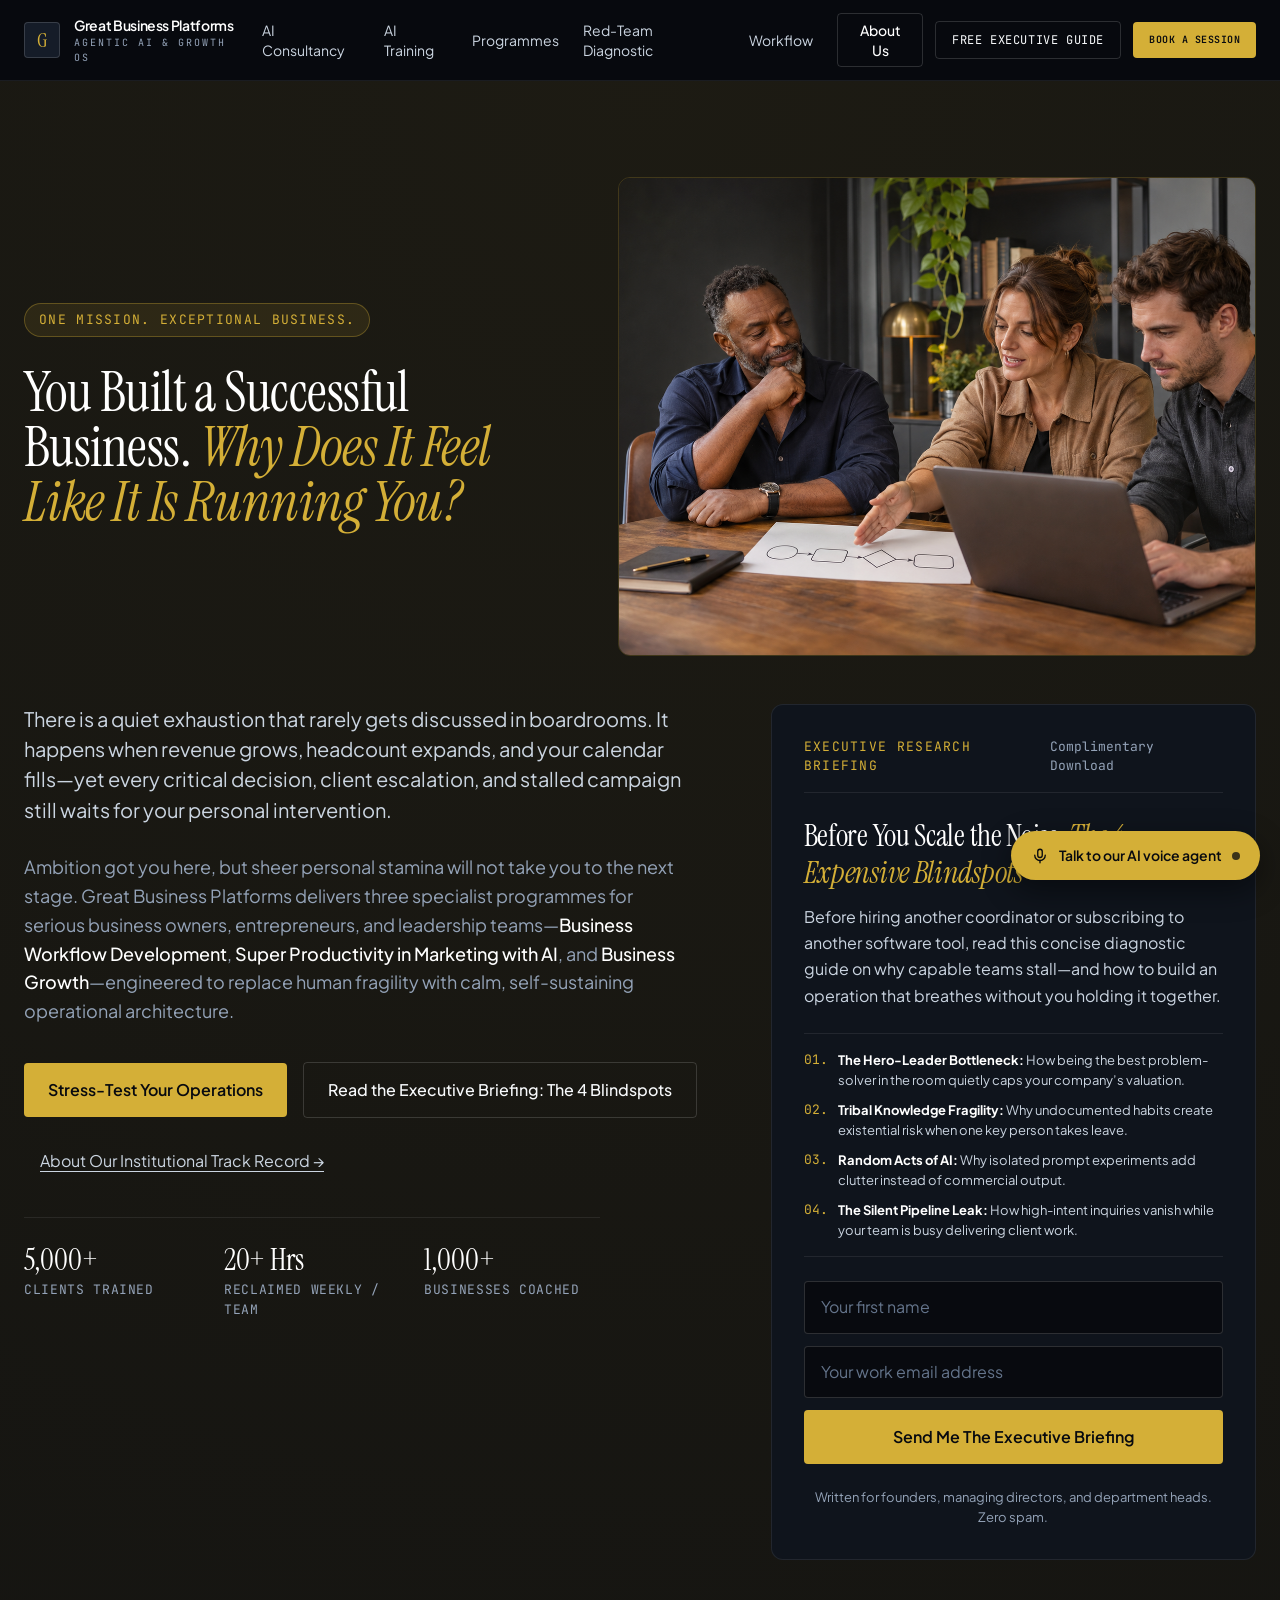
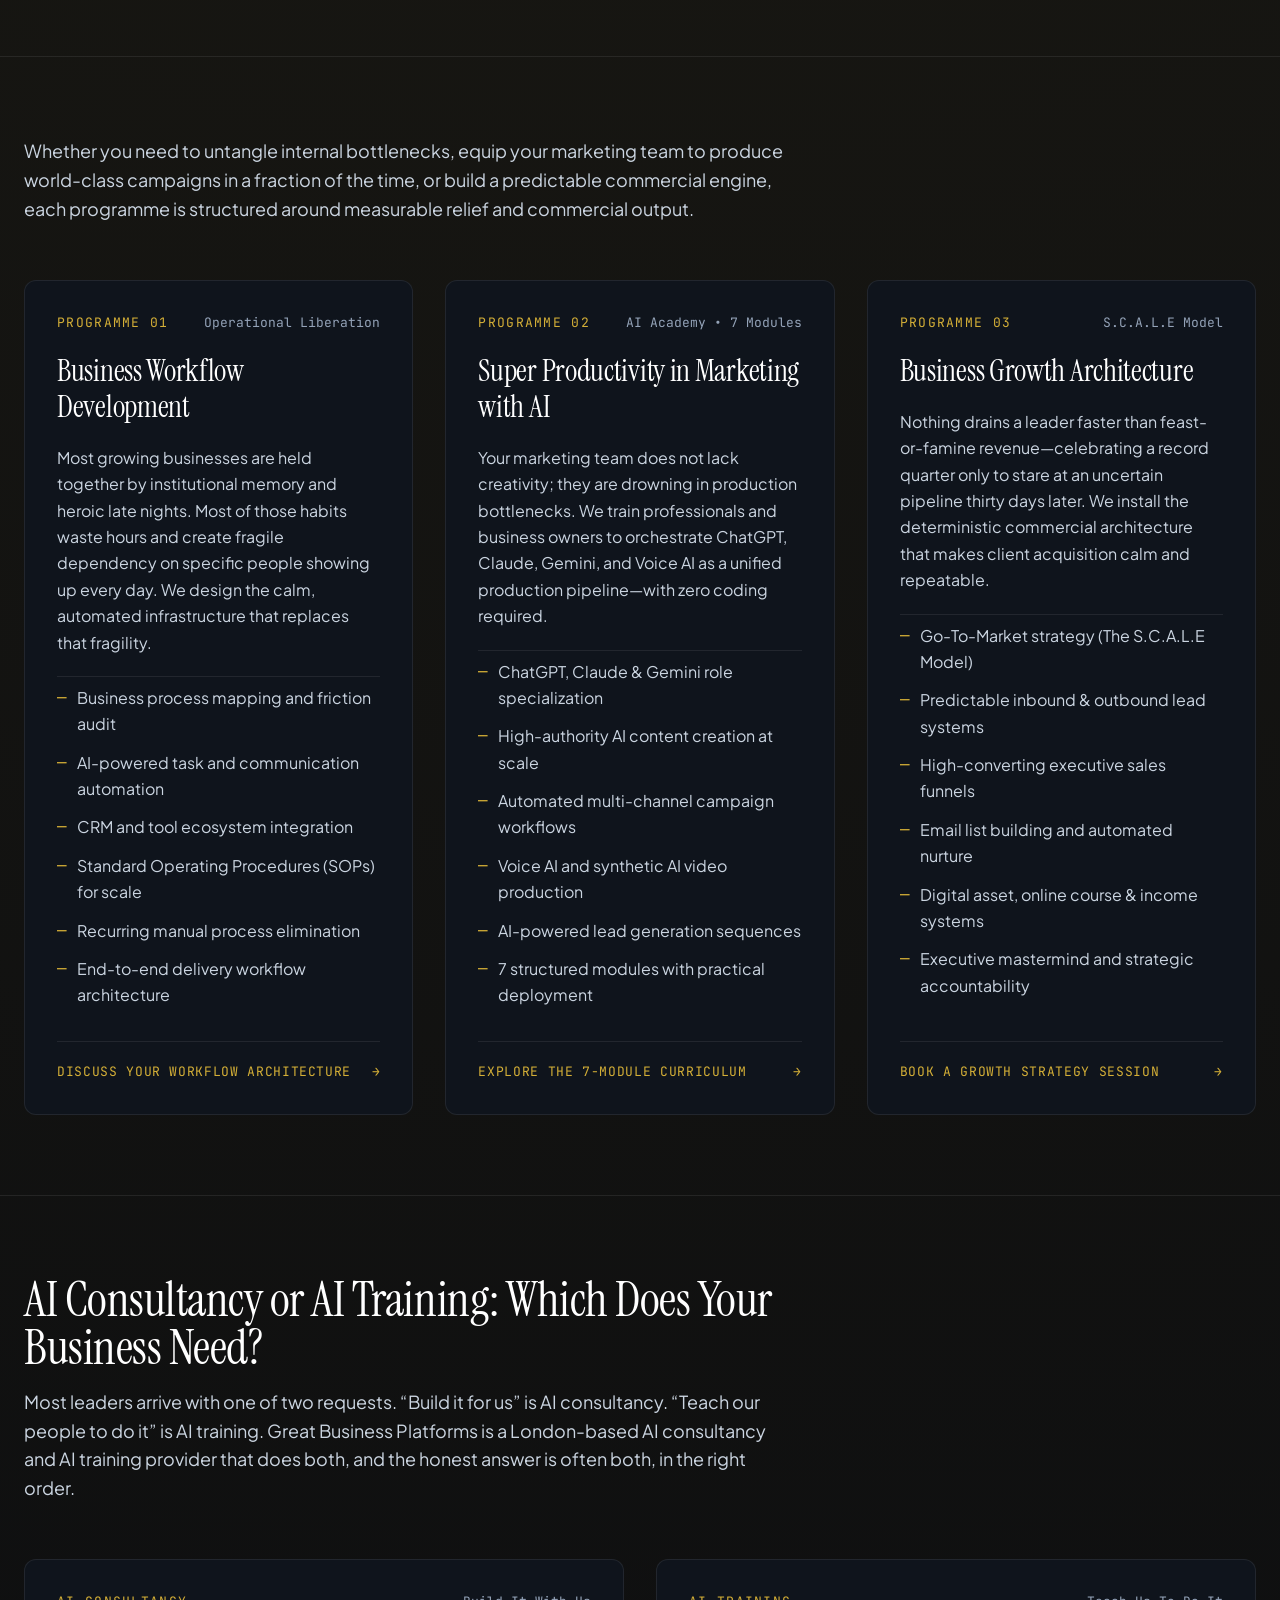
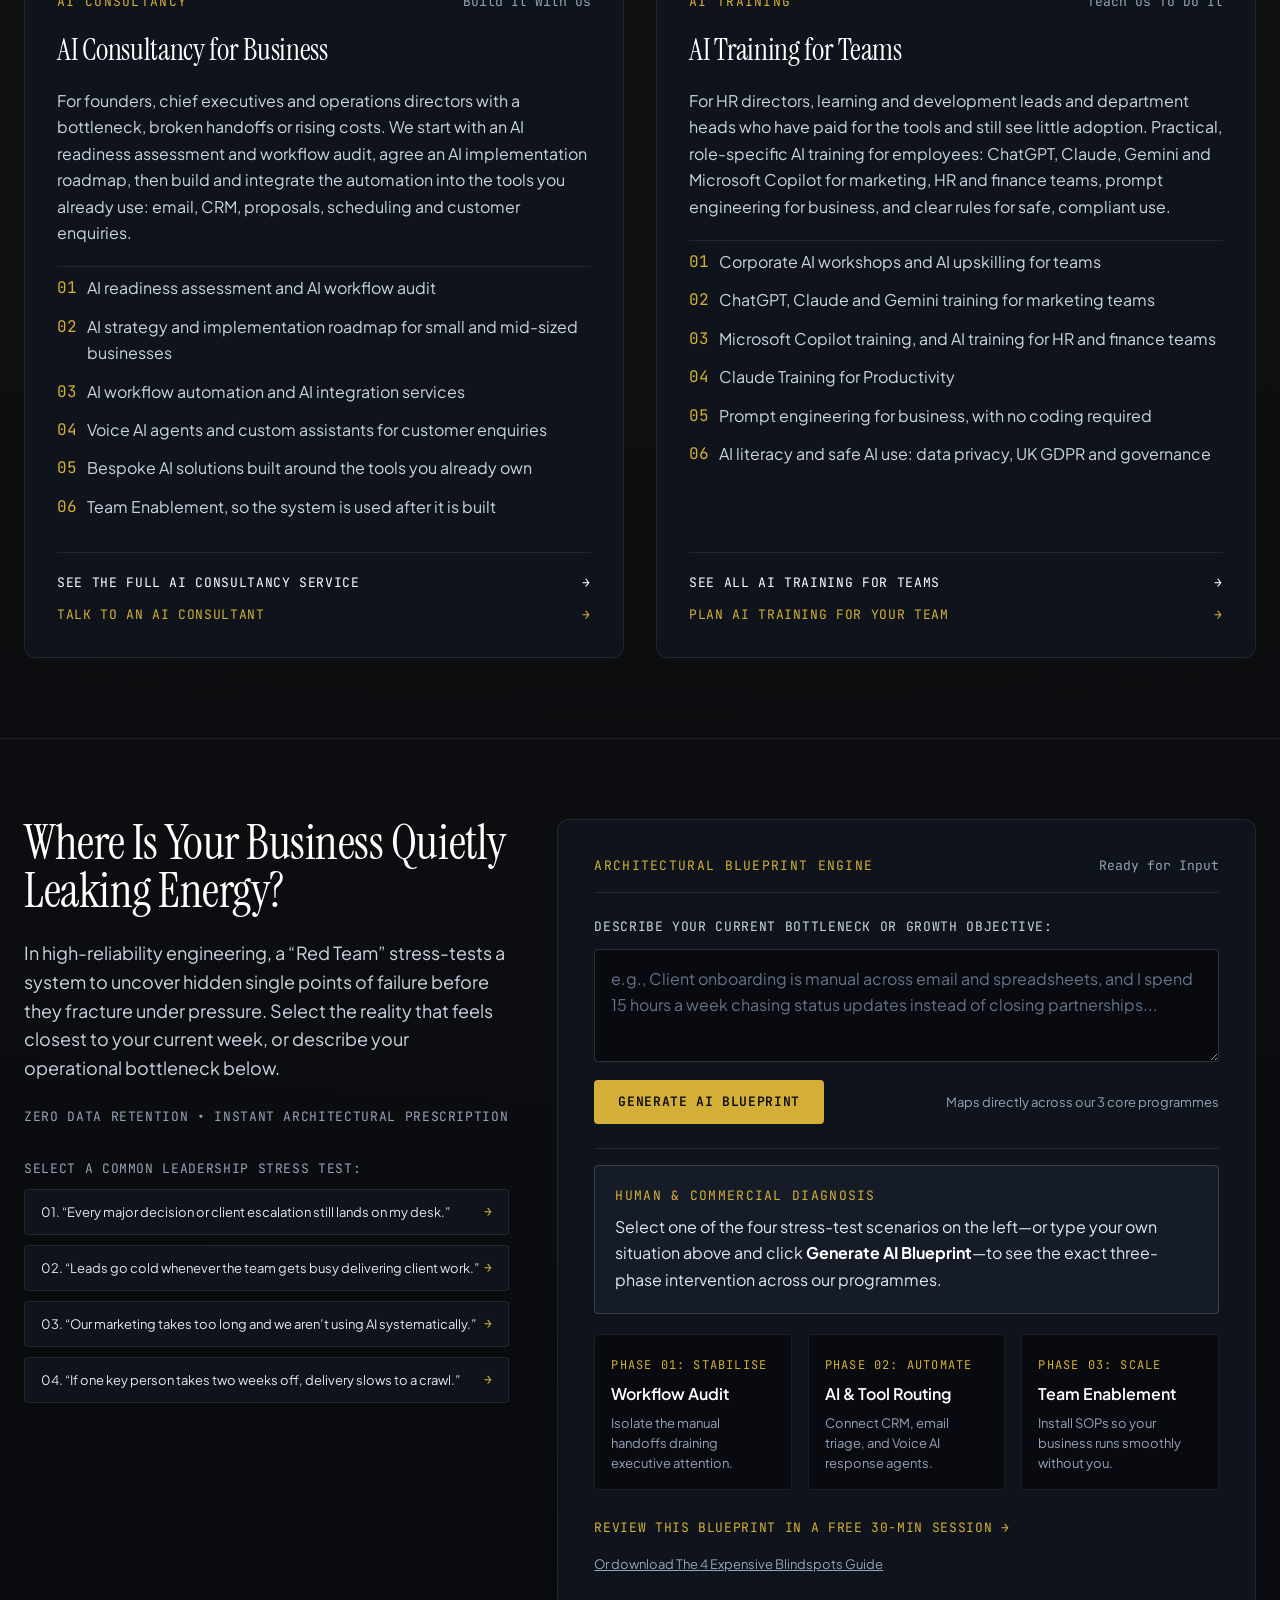
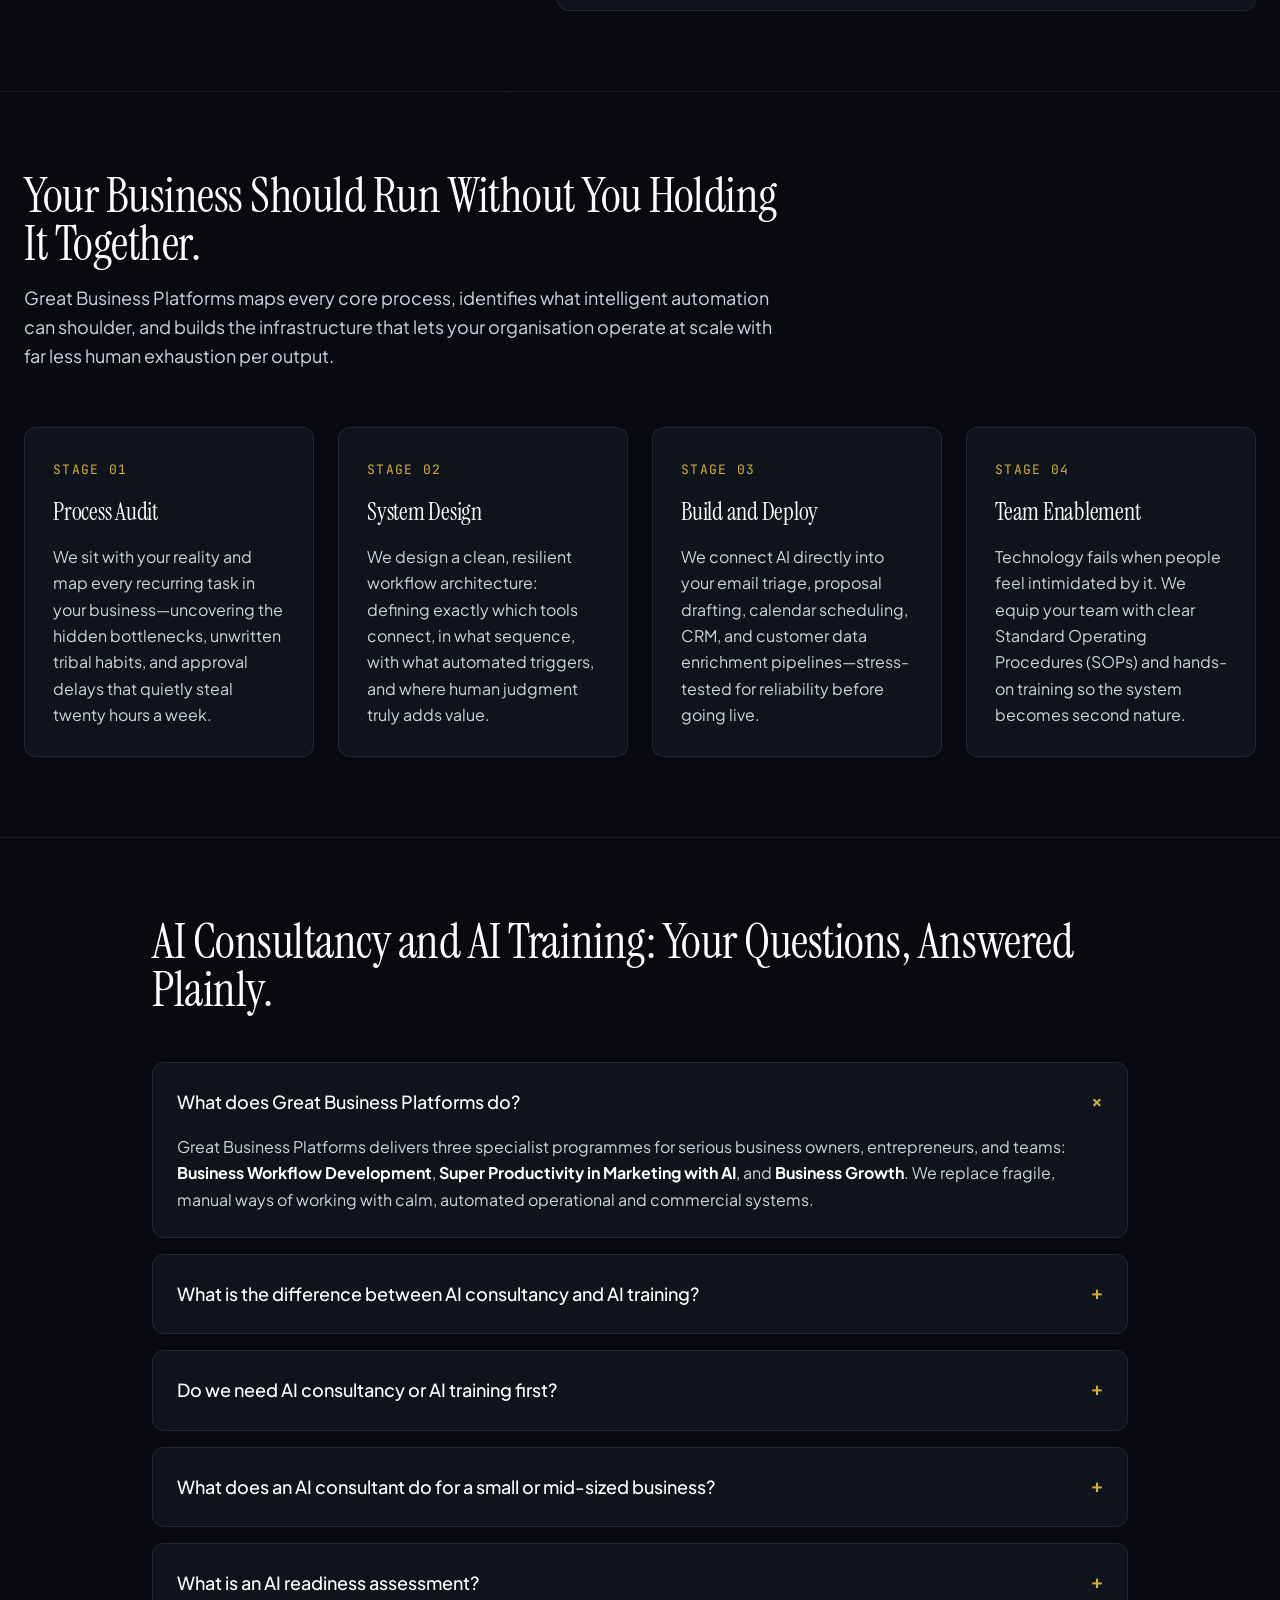
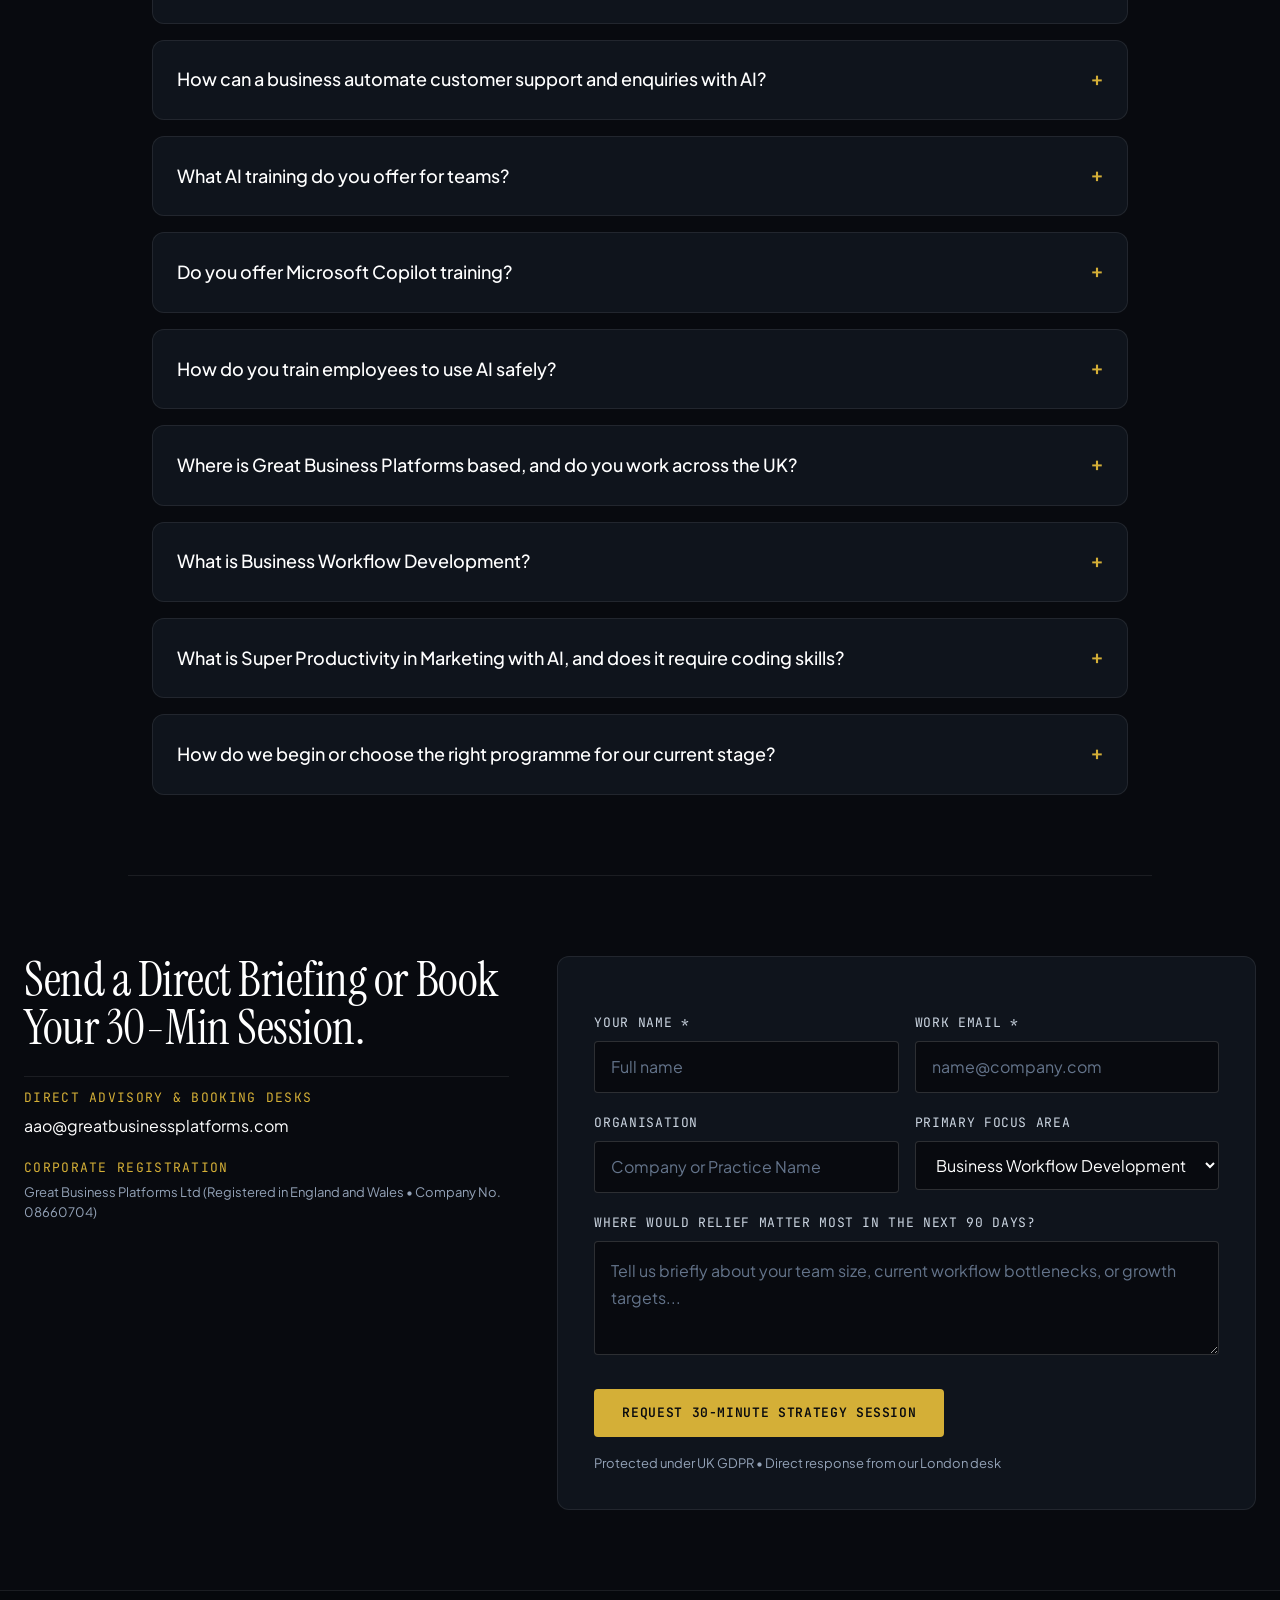
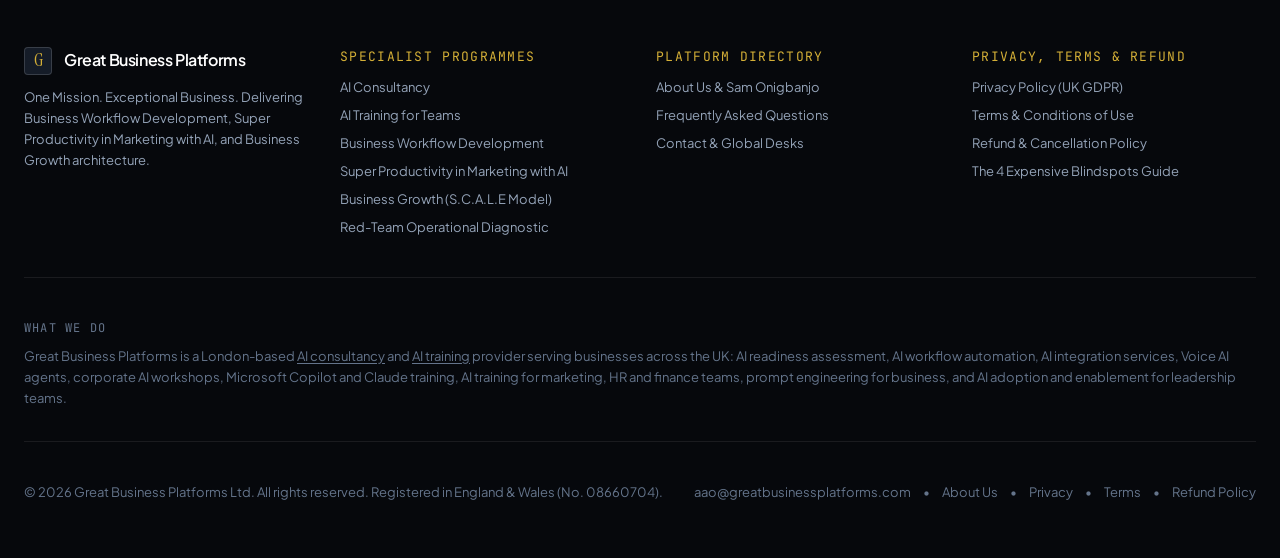
==== commit 5b3e9b59: "Keep header nav at original size Co-Authored-By: Claude Opus 5.5 <noreply@anthropic.com> Claude-Sess" ====
--- a/index.html
+++ b/index.html
@@ -541,11 +541,16 @@
       body .text-sm { font-size: 1rem; line-height: 1.65rem; }
       body .text-base { font-size: 1.125rem; line-height: 1.8rem; }
       body .text-lg { font-size: 1.25rem; line-height: 1.9rem; }
+      body header .text-\[10px\] { font-size: 10px; }
+      body header .text-xs { font-size: 0.75rem; line-height: 1rem; }
+      body header .text-sm { font-size: 0.875rem; line-height: 1.25rem; }
+      body header .text-base { font-size: 1rem; line-height: 1.5rem; }
     }
     @media (min-width: 1440px) {
       html { font-size: 106.25%; }
       body .text-\[10px\] { font-size: 13px; }
       body .text-\[11px\] { font-size: 14px; }
+      body header .text-\[10px\] { font-size: 10px; }
     }
     @media (min-width: 1800px) {
       html { font-size: 112.5%; }
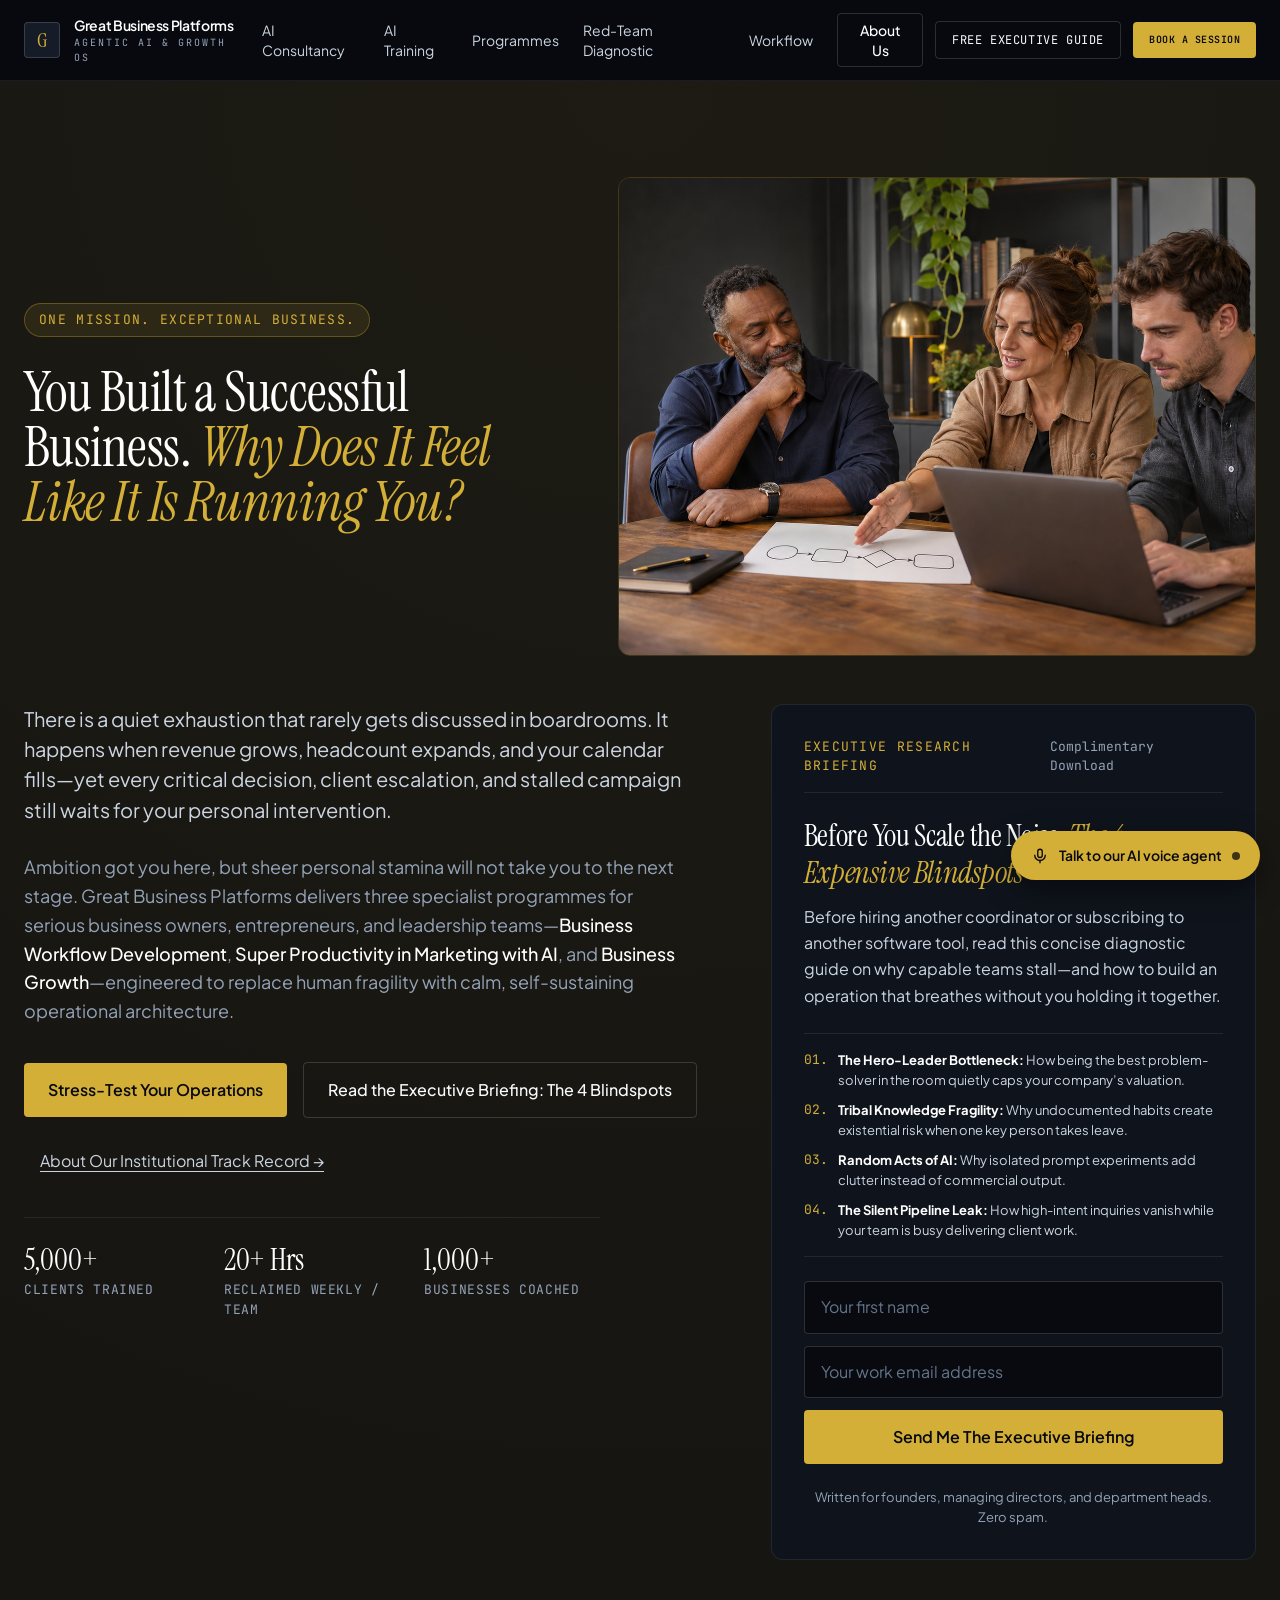
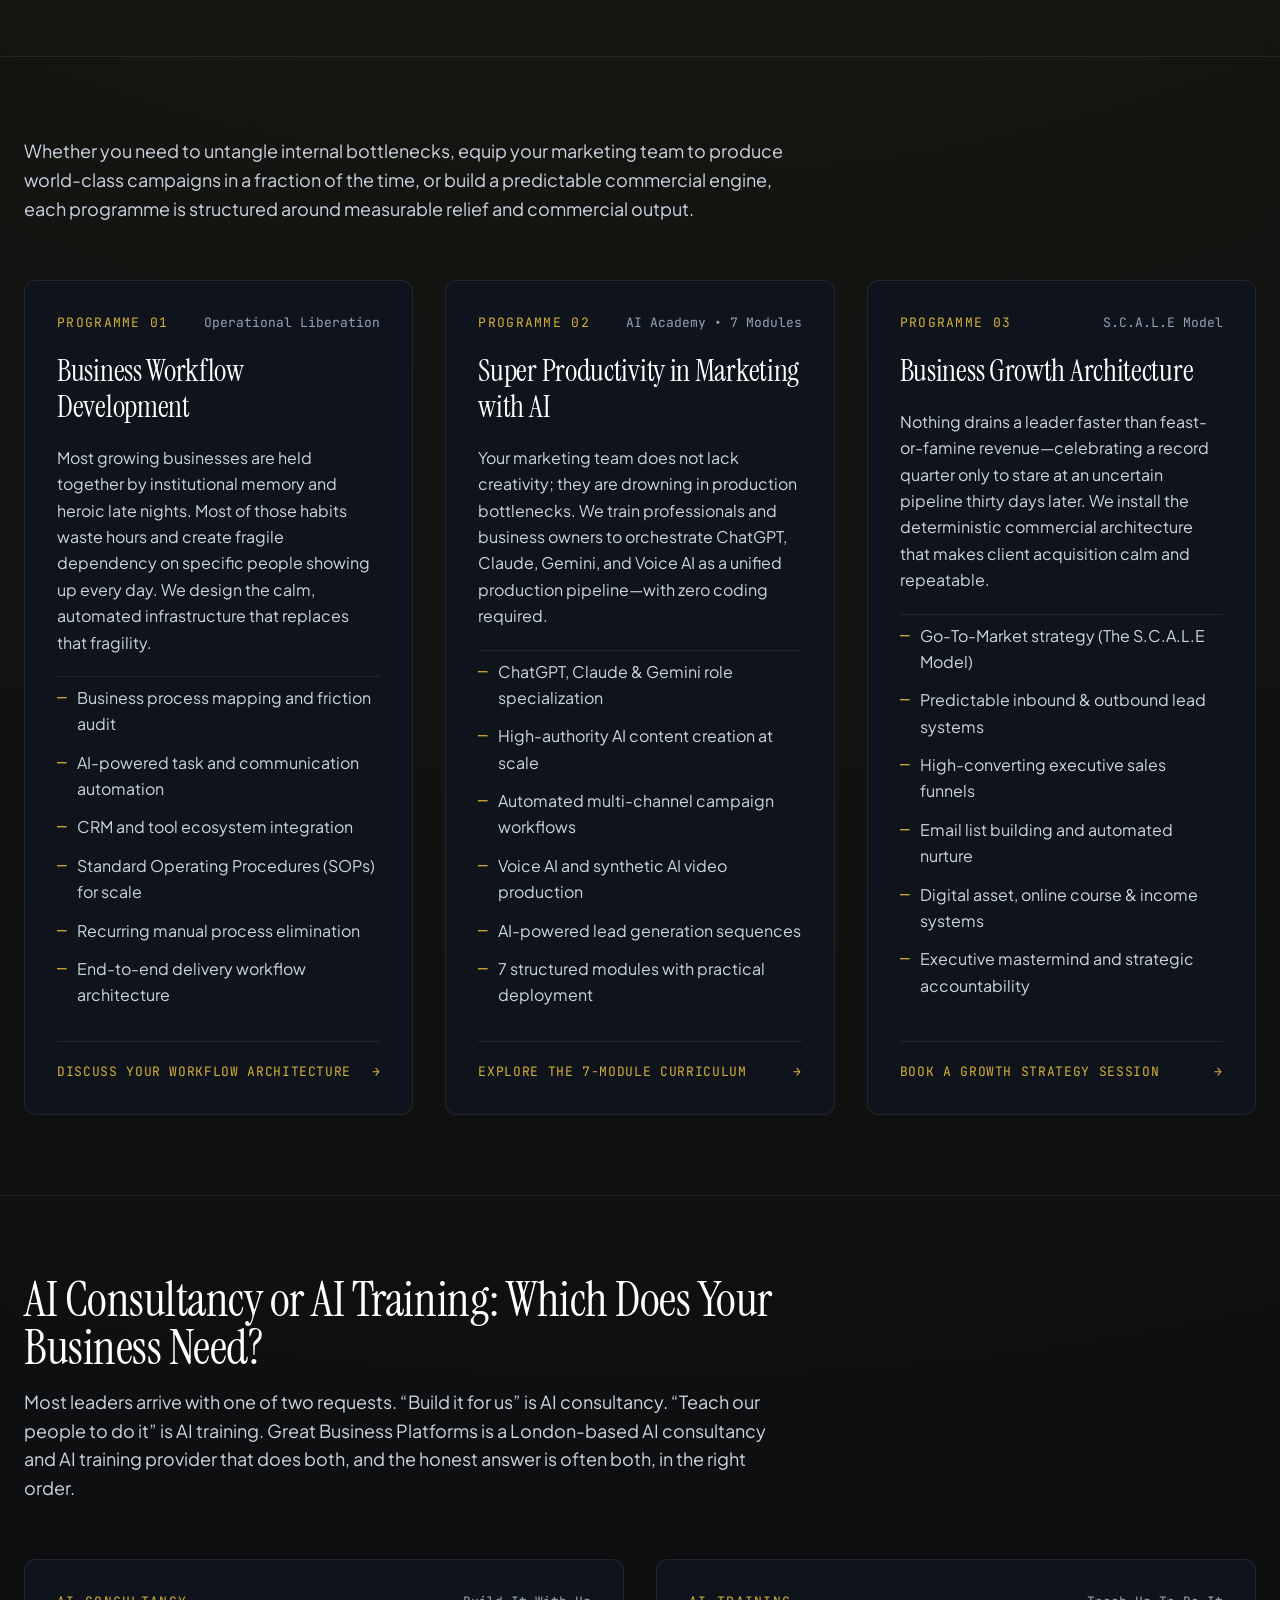
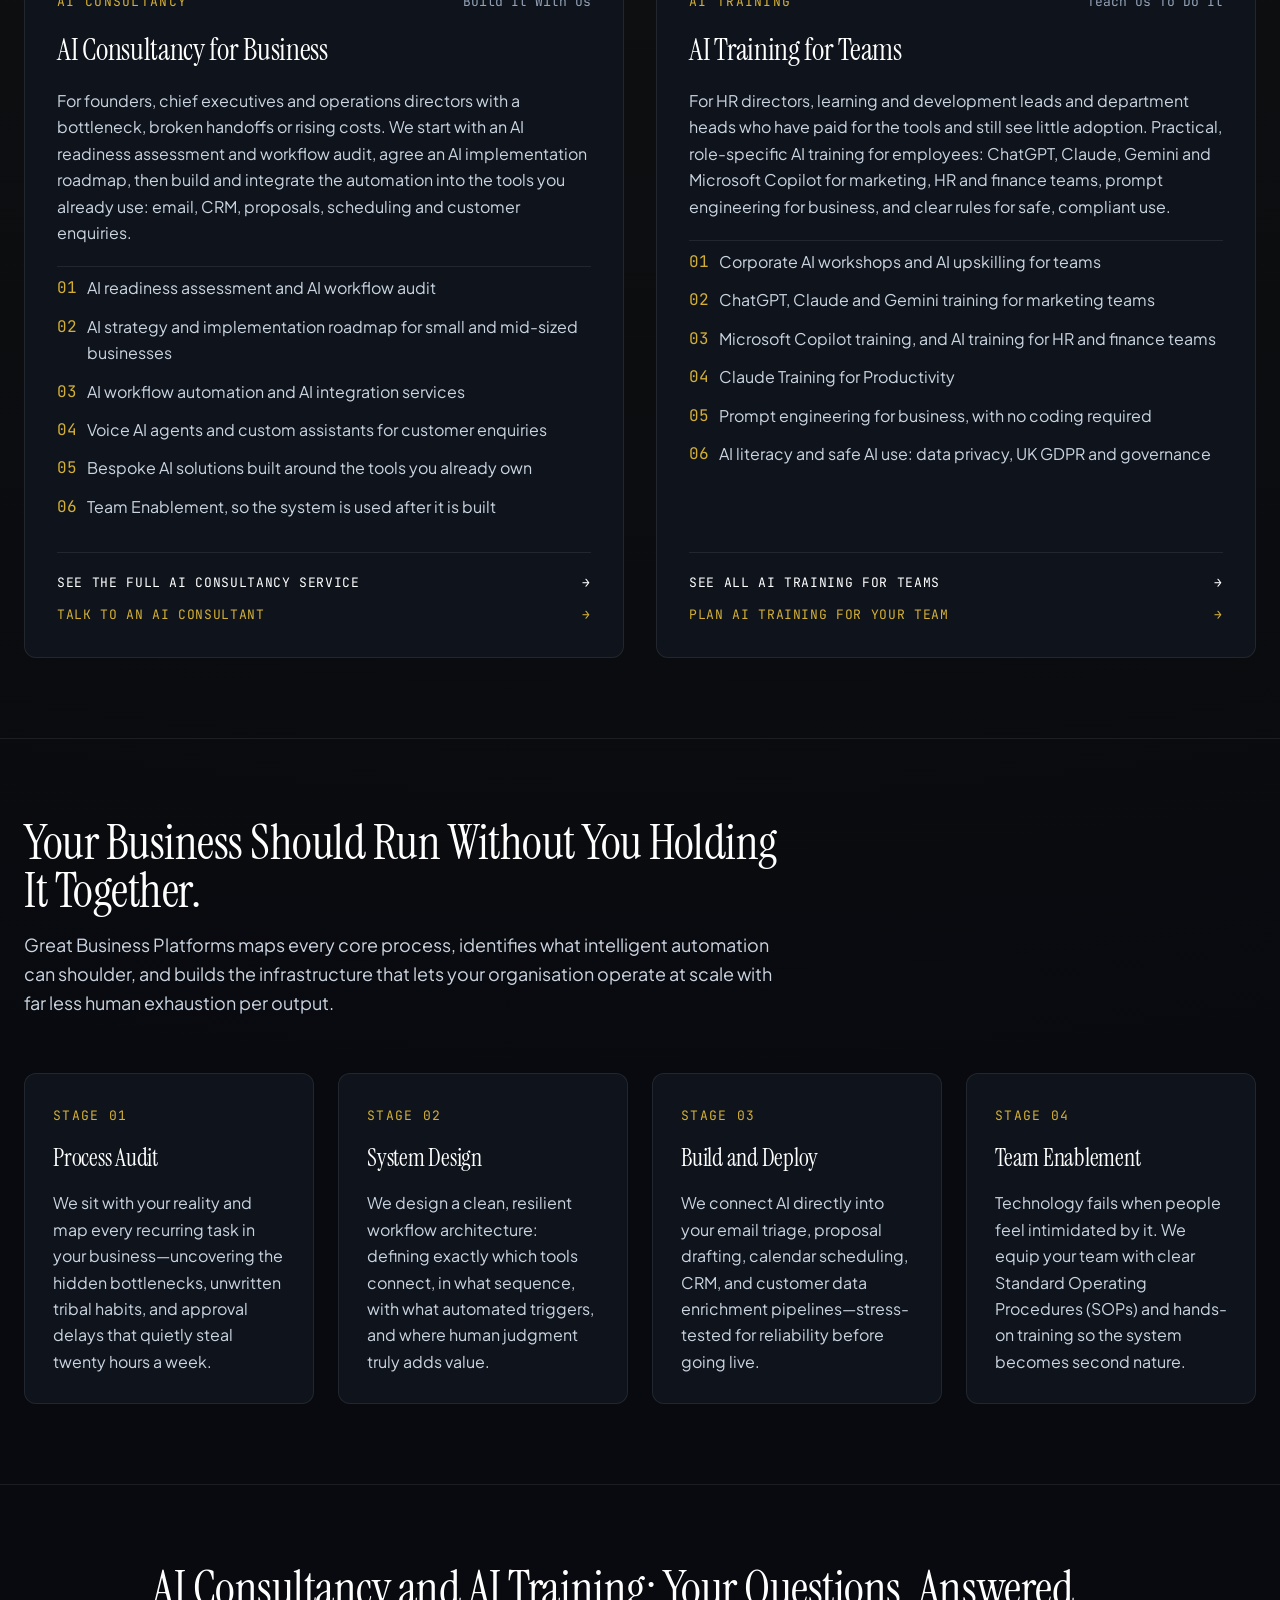
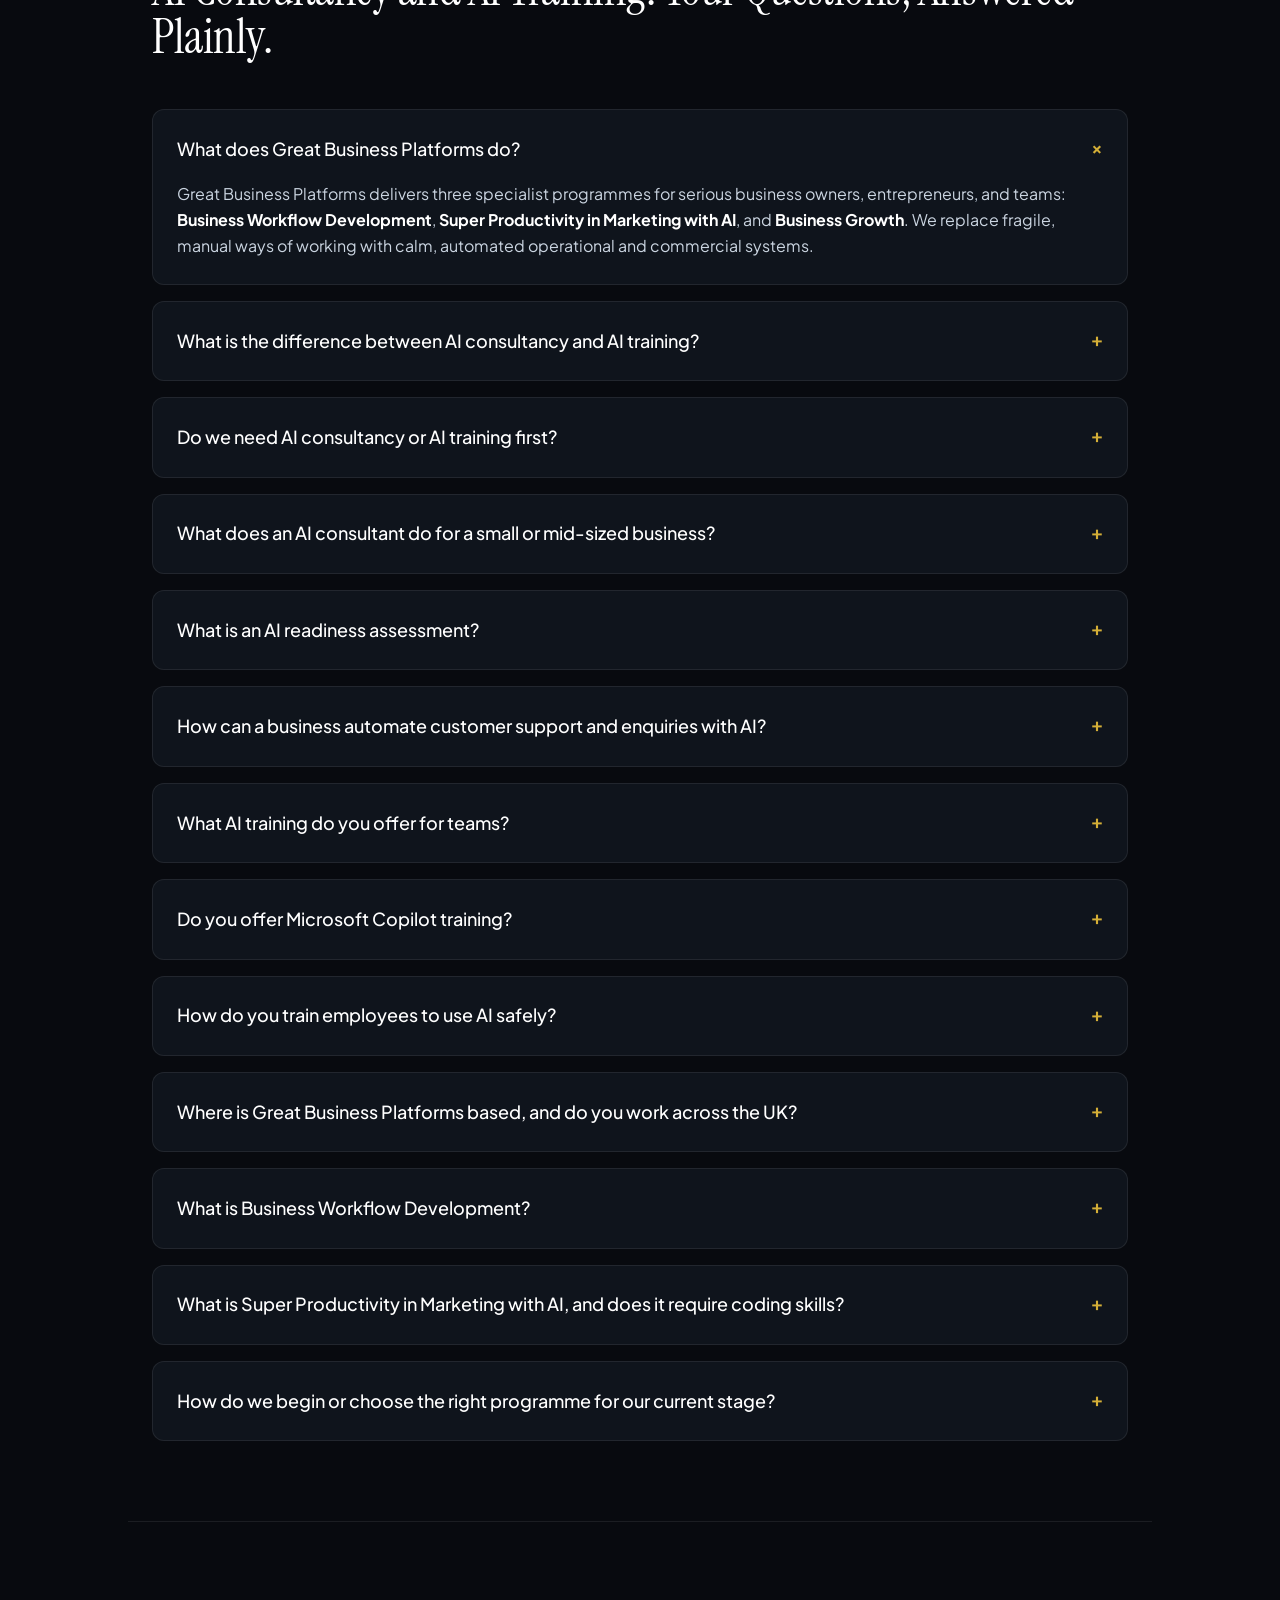
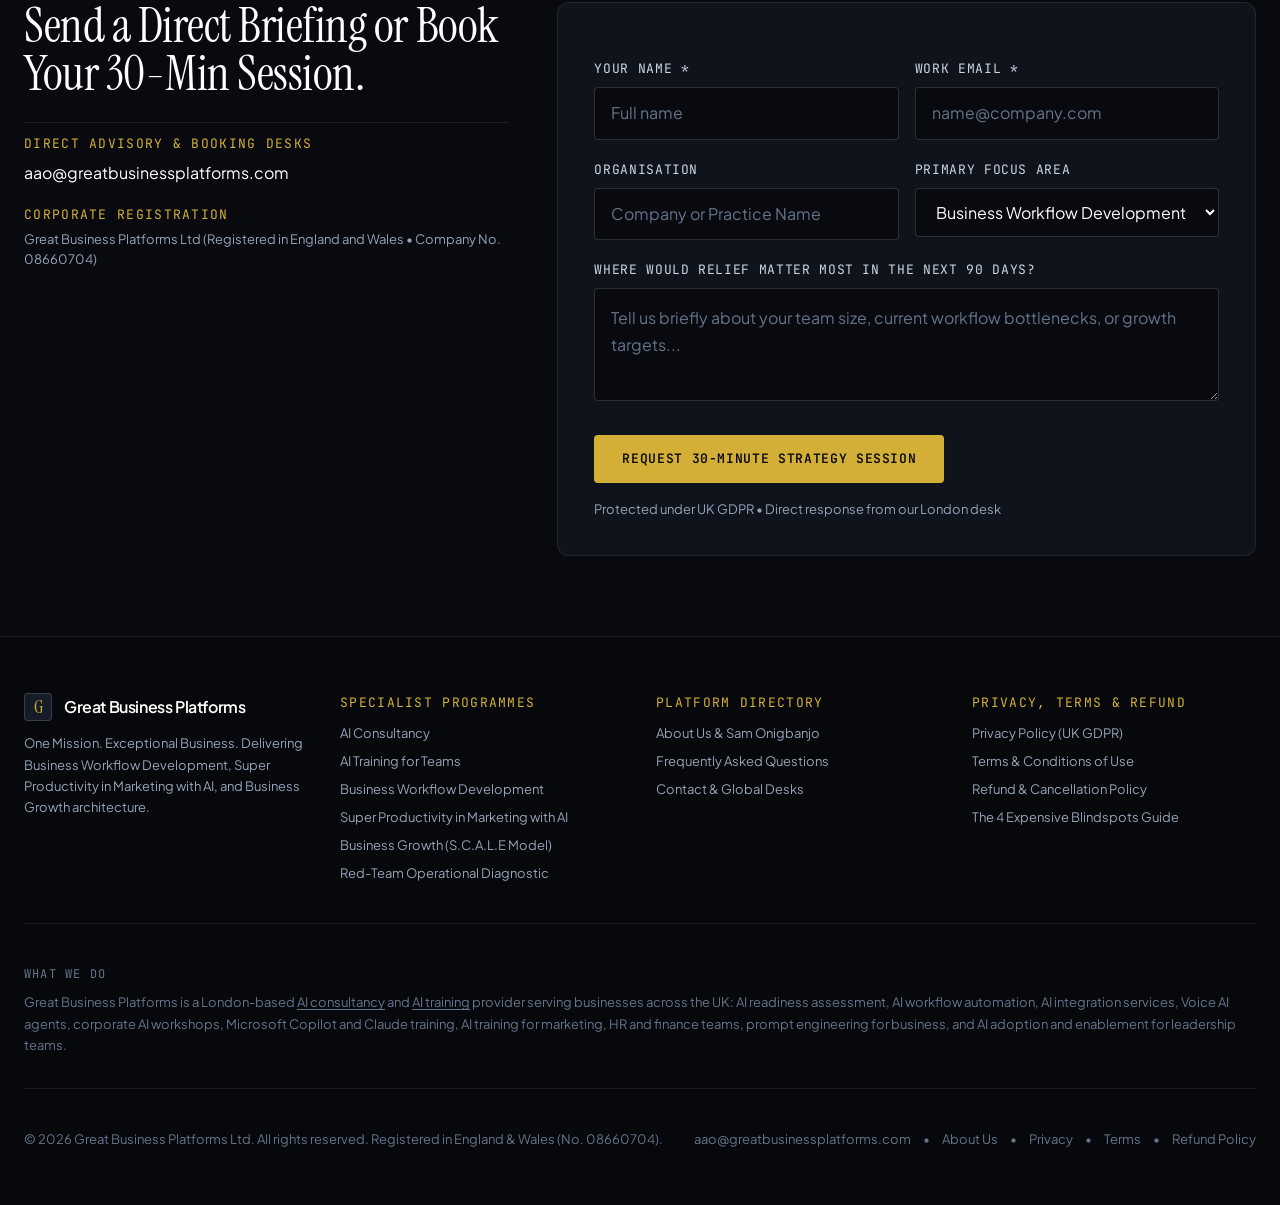
==== commit 3a2645bd: "Move Red-Team diagnostic from homepage to bottom of AI Consultancy page Co-Authored-By: Claude Opus " ====
--- a/index.html
+++ b/index.html
@@ -578,7 +578,7 @@
         <a href="/ai-consultancy/" class="hover:text-white transition">AI Consultancy</a>
         <a href="/ai-training/" class="hover:text-white transition">AI Training</a>
         <a href="#programmes" onclick="navigateSection('programmes')" class="hover:text-white transition">Programmes</a>
-        <a href="#red-team-diagnostic" onclick="navigateSection('red-team-diagnostic')" class="hover:text-white transition">Red-Team Diagnostic</a>
+        <a href="/ai-consultancy/#red-team-diagnostic" class="hover:text-white transition">Red-Team Diagnostic</a>
         <a href="#workflow-architecture" onclick="navigateSection('workflow-architecture')" class="hover:text-white transition">Workflow</a>
         <button id="nav-about-tab" onclick="switchPrimaryView('about')" class="px-3 py-1.5 rounded border border-white/15 hover:border-[#D4AF37] text-white font-medium transition flex items-center gap-1.5">
           <span>About Us</span>
@@ -604,7 +604,7 @@
         <a href="/ai-consultancy/" class="px-3 py-3 rounded hover:bg-white/5 hover:text-white transition">AI Consultancy</a>
         <a href="/ai-training/" class="px-3 py-3 rounded hover:bg-white/5 hover:text-white transition">AI Training</a>
         <a href="#programmes" onclick="navigateSection('programmes'); closeMobileNav();" class="px-3 py-3 rounded hover:bg-white/5 hover:text-white transition">Programmes</a>
-        <a href="#red-team-diagnostic" onclick="navigateSection('red-team-diagnostic'); closeMobileNav();" class="px-3 py-3 rounded hover:bg-white/5 hover:text-white transition">Red-Team Diagnostic</a>
+        <a href="/ai-consultancy/#red-team-diagnostic" class="px-3 py-3 rounded hover:bg-white/5 hover:text-white transition">Red-Team Diagnostic</a>
         <a href="#workflow-architecture" onclick="navigateSection('workflow-architecture'); closeMobileNav();" class="px-3 py-3 rounded hover:bg-white/5 hover:text-white transition">Workflow</a>
         <button id="nav-about-tab-mobile" onclick="switchPrimaryView('about'); closeMobileNav();" class="px-3 py-3 rounded hover:bg-white/5 hover:text-white transition text-left">About Us</button>
         <button onclick="openGuideModal(); closeMobileNav();" class="sm:hidden mt-1 px-3 py-3 rounded btn-outline text-left">Free Executive Guide</button>
@@ -651,7 +651,7 @@
             </p>
 
             <div class="flex flex-col sm:flex-row sm:flex-wrap items-stretch sm:items-center gap-3 sm:gap-4 pt-2">
-              <a href="#red-team-diagnostic" class="px-6 py-3.5 rounded text-sm font-semibold accent-bg transition text-center">
+              <a href="/ai-consultancy/#red-team-diagnostic" class="px-6 py-3.5 rounded text-sm font-semibold accent-bg transition text-center">
                 Stress-Test Your Operations
               </a>
               <button onclick="openGuideModal()" class="px-6 py-3.5 rounded text-sm font-medium btn-outline text-center">
@@ -923,109 +923,6 @@
       </section>
 
       <!-- ========================================================================
-           INTERACTIVE RED-TEAM OPERATIONAL DIAGNOSTIC ENGINE
-           ======================================================================== -->
-      <section id="red-team-diagnostic" class="max-w-7xl mx-auto px-6 py-20 border-b hairline-divider">
-        <div class="grid lg:grid-cols-12 gap-12 items-start">
-
-          <div class="lg:col-span-5 space-y-6">
-            <h2 class="editorial-serif text-4xl sm:text-5xl text-white leading-tight">
-              Where Is Your Business Quietly Leaking Energy?
-            </h2>
-            <p class="text-base text-slate-300 leading-relaxed">
-              In high-reliability engineering, a “Red Team” stress-tests a system to uncover hidden single points of failure before they fracture under pressure. Select the reality that feels closest to your current week, or describe your operational bottleneck below.
-            </p>
-            <p class="text-xs font-mono uppercase tracking-wider text-slate-400">
-              Zero data retention • Instant architectural prescription
-            </p>
-
-            <!-- Relatable Red-Team Scenarios -->
-            <div class="space-y-2.5 pt-2">
-              <span class="block text-xs font-mono uppercase tracking-wider text-slate-400">Select a Common Leadership Stress Test:</span>
-              <button type="button" onclick="loadRedTeamScenario('founder')" class="w-full text-left px-4 py-3 rounded surface-card text-xs sm:text-sm text-slate-200 hover:text-white transition flex items-center justify-between">
-                <span>01. “Every major decision or client escalation still lands on my desk.”</span>
-                <span class="accent-text font-mono">&rarr;</span>
-              </button>
-              <button type="button" onclick="loadRedTeamScenario('pipeline')" class="w-full text-left px-4 py-3 rounded surface-card text-xs sm:text-sm text-slate-200 hover:text-white transition flex items-center justify-between">
-                <span>02. “Leads go cold whenever the team gets busy delivering client work.”</span>
-                <span class="accent-text font-mono">&rarr;</span>
-              </button>
-              <button type="button" onclick="loadRedTeamScenario('marketing')" class="w-full text-left px-4 py-3 rounded surface-card text-xs sm:text-sm text-slate-200 hover:text-white transition flex items-center justify-between">
-                <span>03. “Our marketing takes too long and we aren’t using AI systematically.”</span>
-                <span class="accent-text font-mono">&rarr;</span>
-              </button>
-              <button type="button" onclick="loadRedTeamScenario('fragility')" class="w-full text-left px-4 py-3 rounded surface-card text-xs sm:text-sm text-slate-200 hover:text-white transition flex items-center justify-between">
-                <span>04. “If one key person takes two weeks off, delivery slows to a crawl.”</span>
-                <span class="accent-text font-mono">&rarr;</span>
-              </button>
-            </div>
-          </div>
-
-          <!-- Interactive Blueprint Generator Output -->
-          <div class="lg:col-span-7">
-            <div class="surface-card rounded-xl p-7 sm:p-9 space-y-6">
-              <div class="flex items-center justify-between border-b hairline-divider pb-4">
-                <span class="font-mono text-xs uppercase tracking-widest accent-text">Architectural Blueprint Engine</span>
-                <span id="diagnostic-status" class="font-mono text-xs text-slate-400">Ready for Input</span>
-              </div>
-
-              <div class="space-y-3">
-                <label for="diagnostic-input" class="block text-xs font-mono uppercase tracking-wider text-slate-300">
-                  Describe Your Current Bottleneck or Growth Objective:
-                </label>
-                <textarea id="diagnostic-input" rows="3" class="w-full p-4 rounded bg-[#080A0F] border border-white/15 text-sm text-white placeholder-slate-500 focus:outline-none focus:border-[#D4AF37]" placeholder="e.g., Client onboarding is manual across email and spreadsheets, and I spend 15 hours a week chasing status updates instead of closing partnerships..."></textarea>
-                <div class="flex flex-wrap items-center justify-between gap-3">
-                  <button type="button" onclick="generateDiagnosticBlueprint()" class="px-6 py-3 rounded text-xs font-mono uppercase tracking-wider font-semibold accent-bg transition">
-                    Generate AI Blueprint
-                  </button>
-                  <span class="text-xs text-slate-400">Maps directly across our 3 core programmes</span>
-                </div>
-              </div>
-
-              <!-- Dynamic Output Container -->
-              <div id="diagnostic-output" class="space-y-5 pt-4 border-t hairline-divider">
-                <div class="p-5 rounded surface-elevated space-y-2">
-                  <div class="font-mono text-[11px] uppercase tracking-widest accent-text">Human &amp; Commercial Diagnosis</div>
-                  <p id="diag-empathy" class="text-sm text-slate-200 leading-relaxed">
-                    Select one of the four stress-test scenarios on the left—or type your own situation above and click <strong class="text-white">Generate AI Blueprint</strong>—to see the exact three-phase intervention across our programmes.
-                  </p>
-                </div>
-
-                <div class="grid sm:grid-cols-3 gap-4">
-                  <div class="p-4 rounded bg-[#080A0F] border hairline-divider space-y-1.5">
-                    <span class="font-mono text-[10px] uppercase tracking-widest accent-text">Phase 01: Stabilise</span>
-                    <h4 id="diag-phase-1-title" class="text-sm font-semibold text-white">Workflow Audit</h4>
-                    <p id="diag-phase-1-desc" class="text-xs text-slate-400 leading-relaxed">Isolate the manual handoffs draining executive attention.</p>
-                  </div>
-                  <div class="p-4 rounded bg-[#080A0F] border hairline-divider space-y-1.5">
-                    <span class="font-mono text-[10px] uppercase tracking-widest accent-text">Phase 02: Automate</span>
-                    <h4 id="diag-phase-2-title" class="text-sm font-semibold text-white">AI &amp; Tool Routing</h4>
-                    <p id="diag-phase-2-desc" class="text-xs text-slate-400 leading-relaxed">Connect CRM, email triage, and Voice AI response agents.</p>
-                  </div>
-                  <div class="p-4 rounded bg-[#080A0F] border hairline-divider space-y-1.5">
-                    <span class="font-mono text-[10px] uppercase tracking-widest accent-text">Phase 03: Scale</span>
-                    <h4 id="diag-phase-3-title" class="text-sm font-semibold text-white">Team Enablement</h4>
-                    <p id="diag-phase-3-desc" class="text-xs text-slate-400 leading-relaxed">Install SOPs so your business runs smoothly without you.</p>
-                  </div>
-                </div>
-
-                <div class="flex flex-wrap items-center justify-between gap-4 pt-2">
-                  <a href="#contact-global-desks" onclick="prefillInquiry('Custom Diagnostic Blueprint Review')" class="text-xs font-mono uppercase tracking-wider accent-text hover:underline">
-                    Review This Blueprint in a Free 30-Min Session &rarr;
-                  </a>
-                  <button type="button" onclick="openGuideModal()" class="text-xs text-slate-400 hover:text-white underline">
-                    Or download The 4 Expensive Blindspots Guide
-                  </button>
-                </div>
-              </div>
-
-            </div>
-          </div>
-
-        </div>
-      </section>
-
-      <!-- ========================================================================
            4-STAGE WORKFLOW ARCHITECTURE
            ======================================================================== -->
       <section id="workflow-architecture" class="max-w-7xl mx-auto px-6 py-20 border-b hairline-divider">
@@ -1462,7 +1359,7 @@
             <li><a href="#programmes" onclick="navigateSection('programmes')" class="hover:text-white transition">Business Workflow Development</a></li>
             <li><a href="#programmes" onclick="navigateSection('programmes')" class="hover:text-white transition">Super Productivity in Marketing with AI</a></li>
             <li><a href="#programmes" onclick="navigateSection('programmes')" class="hover:text-white transition">Business Growth (S.C.A.L.E Model)</a></li>
-            <li><a href="#red-team-diagnostic" onclick="navigateSection('red-team-diagnostic')" class="hover:text-white transition">Red-Team Operational Diagnostic</a></li>
+            <li><a href="/ai-consultancy/#red-team-diagnostic" class="hover:text-white transition">Red-Team Operational Diagnostic</a></li>
           </ul>
         </div>
 
@@ -1542,7 +1439,7 @@
   </div>
 
   <!-- ==========================================================================
-       APPLICATION LOGIC: VIEW SWITCHING, LEGAL TABS, RED-TEAM ENGINE
+       APPLICATION LOGIC: VIEW SWITCHING, LEGAL TABS, 
        ========================================================================== -->
   <script>
     // Set current copyright year
@@ -1606,96 +1503,6 @@
       if (el) {
         el.scrollIntoView({ behavior: 'smooth' });
       }
-    }
-
-    // 3. Red-Team Operational Diagnostic Presets & Custom Blueprint Generator
-    const redTeamScenarios = {
-      founder: {
-        input: "Every major client escalation, pricing approval, and operational handoff still lands on my desk. I am working late every evening just to keep delivery moving.",
-        empathy: "You are carrying the ‘Hero-Leader Tax.’ Because you care deeply about standards, your organisation has quietly wired its workflows around your personal availability rather than documented systems.",
-        p1Title: "Decision & Escalation Audit",
-        p1Desc: "Map the top 15 recurring questions landing on your desk and convert 80% into clear decision trees.",
-        p2Title: "Automated Triage & CRM Routing",
-        p2Desc: "Deploy AI email triage and automated status updates so client handoffs happen without manual chasing.",
-        p3Title: "Role-Specific Team SOPs",
-        p3Desc: "Train your team on clear ownership boundaries so you reclaim 15+ hours of strategic leadership time weekly."
-      },
-      pipeline: {
-        input: "Whenever our team gets busy delivering client projects, outbound prospecting stops and inbound leads wait 24–48 hours for a proper response.",
-        empathy: "This is the classic feast-or-famine trap. When the same human energy is required to both deliver client work and nurture new inquiries, revenue inevitably becomes a rollercoaster.",
-        p1Title: "S.C.A.L.E Pipeline Audit",
-        p1Desc: "Isolate every point where high-intent inquiries stall between first contact and booked discovery call.",
-        p2Title: "24/7 Voice AI & Lead Nurture",
-        p2Desc: "Deploy a conversational Voice AI assistant and automated email sequences so every lead is answered in seconds.",
-        p3Title: "Deterministic Growth Engine",
-        p3Desc: "Establish weekly pipeline telemetry that runs continuously even during peak client delivery weeks."
-      },
-      marketing: {
-        input: "Our marketing team spends all week producing a handful of posts and emails. We have tried ChatGPT, but the output feels generic and disconnected.",
-        empathy: "Random acts of AI create more editing work, not less. Without multi-model role specialisation and brand voice governance, teams quickly burn out on generic prompts.",
-        p1Title: "Editorial & Brand Voice Codex",
-        p1Desc: "Codify your institutional authority, customer empathy triggers, and legal compliance boundaries.",
-        p2Title: "Multi-LLM Production Pipeline",
-        p2Desc: "Connect Gemini, Claude, and ChatGPT into a 7-module workflow for research, copy, video, and landing pages.",
-        p3Title: "20+ Hours Saved Weekly",
-        p3Desc: "Upskill your team to produce a full month of authoritative multi-channel campaigns in a single afternoon."
-      },
-      fragility: {
-        input: "Critical client onboarding and fulfilment steps live inside the heads of two senior staff members. If either takes two weeks off, delivery slows to a crawl.",
-        empathy: "Tribal knowledge is the silent vulnerability of growing firms. Relying on unwritten habits is unfair to your best people and risky for your clients.",
-        p1Title: "Tribal Knowledge Extraction",
-        p1Desc: "Record and map the exact steps your top performers take across onboarding, fulfilment, and reporting.",
-        p2Title: "Agentic Workflow Automation",
-        p2Desc: "Automate repetitive data entry, proposal generation, and cross-platform CRM triggers.",
-        p3Title: "Turnkey Operations Manual",
-        p3Desc: "Install living SOPs so any qualified team member can step in seamlessly without quality dropping."
-      }
-    };
-
-    function loadRedTeamScenario(key) {
-      const data = redTeamScenarios[key];
-      if (!data) return;
-      document.getElementById('diagnostic-input').value = data.input;
-      renderDiagnosticResult(data);
-    }
-
-    function generateDiagnosticBlueprint() {
-      const raw = document.getElementById('diagnostic-input').value.trim();
-      const lower = raw.toLowerCase();
-
-      if (!raw) {
-        loadRedTeamScenario('founder');
-        return;
-      }
-
-      if (lower.includes('lead') || lower.includes('sales') || lower.includes('pipeline') || lower.includes('call')) {
-        loadRedTeamScenario('pipeline');
-      } else if (lower.includes('market') || lower.includes('content') || lower.includes('chatgpt') || lower.includes('video')) {
-        loadRedTeamScenario('marketing');
-      } else if (lower.includes('staff') || lower.includes('team') || lower.includes('onboarding') || lower.includes('sop')) {
-        loadRedTeamScenario('fragility');
-      } else {
-        renderDiagnosticResult({
-          empathy: "Your description points to structural friction between leadership ambition and daily execution. When workflows grow organically without deliberate architecture, your best people spend their days compensating for disconnected tools.",
-          p1Title: "Stage 01 Process Audit",
-          p1Desc: "Map every manual handoff and approval bottleneck mentioned in your brief to quantify weekly hours lost.",
-          p2Title: "Agentic AI & CRM Integration",
-          p2Desc: "Deploy targeted automation across your communications, marketing output, and client onboarding.",
-          p3Title: "S.C.A.L.E & Team Enablement",
-          p3Desc: "Equip your team with documented SOPs and AI Academy training for calm, repeatable execution."
-        });
-      }
-    }
-
-    function renderDiagnosticResult(data) {
-      document.getElementById('diagnostic-status').textContent = 'Blueprint Generated';
-      document.getElementById('diag-empathy').textContent = data.empathy;
-      document.getElementById('diag-phase-1-title').textContent = data.p1Title;
-      document.getElementById('diag-phase-1-desc').textContent = data.p1Desc;
-      document.getElementById('diag-phase-2-title').textContent = data.p2Title;
-      document.getElementById('diag-phase-2-desc').textContent = data.p2Desc;
-      document.getElementById('diag-phase-3-title').textContent = data.p3Title;
-      document.getElementById('diag-phase-3-desc').textContent = data.p3Desc;
     }
 
     // 4. Ebook & Strategy Session Lead Routing
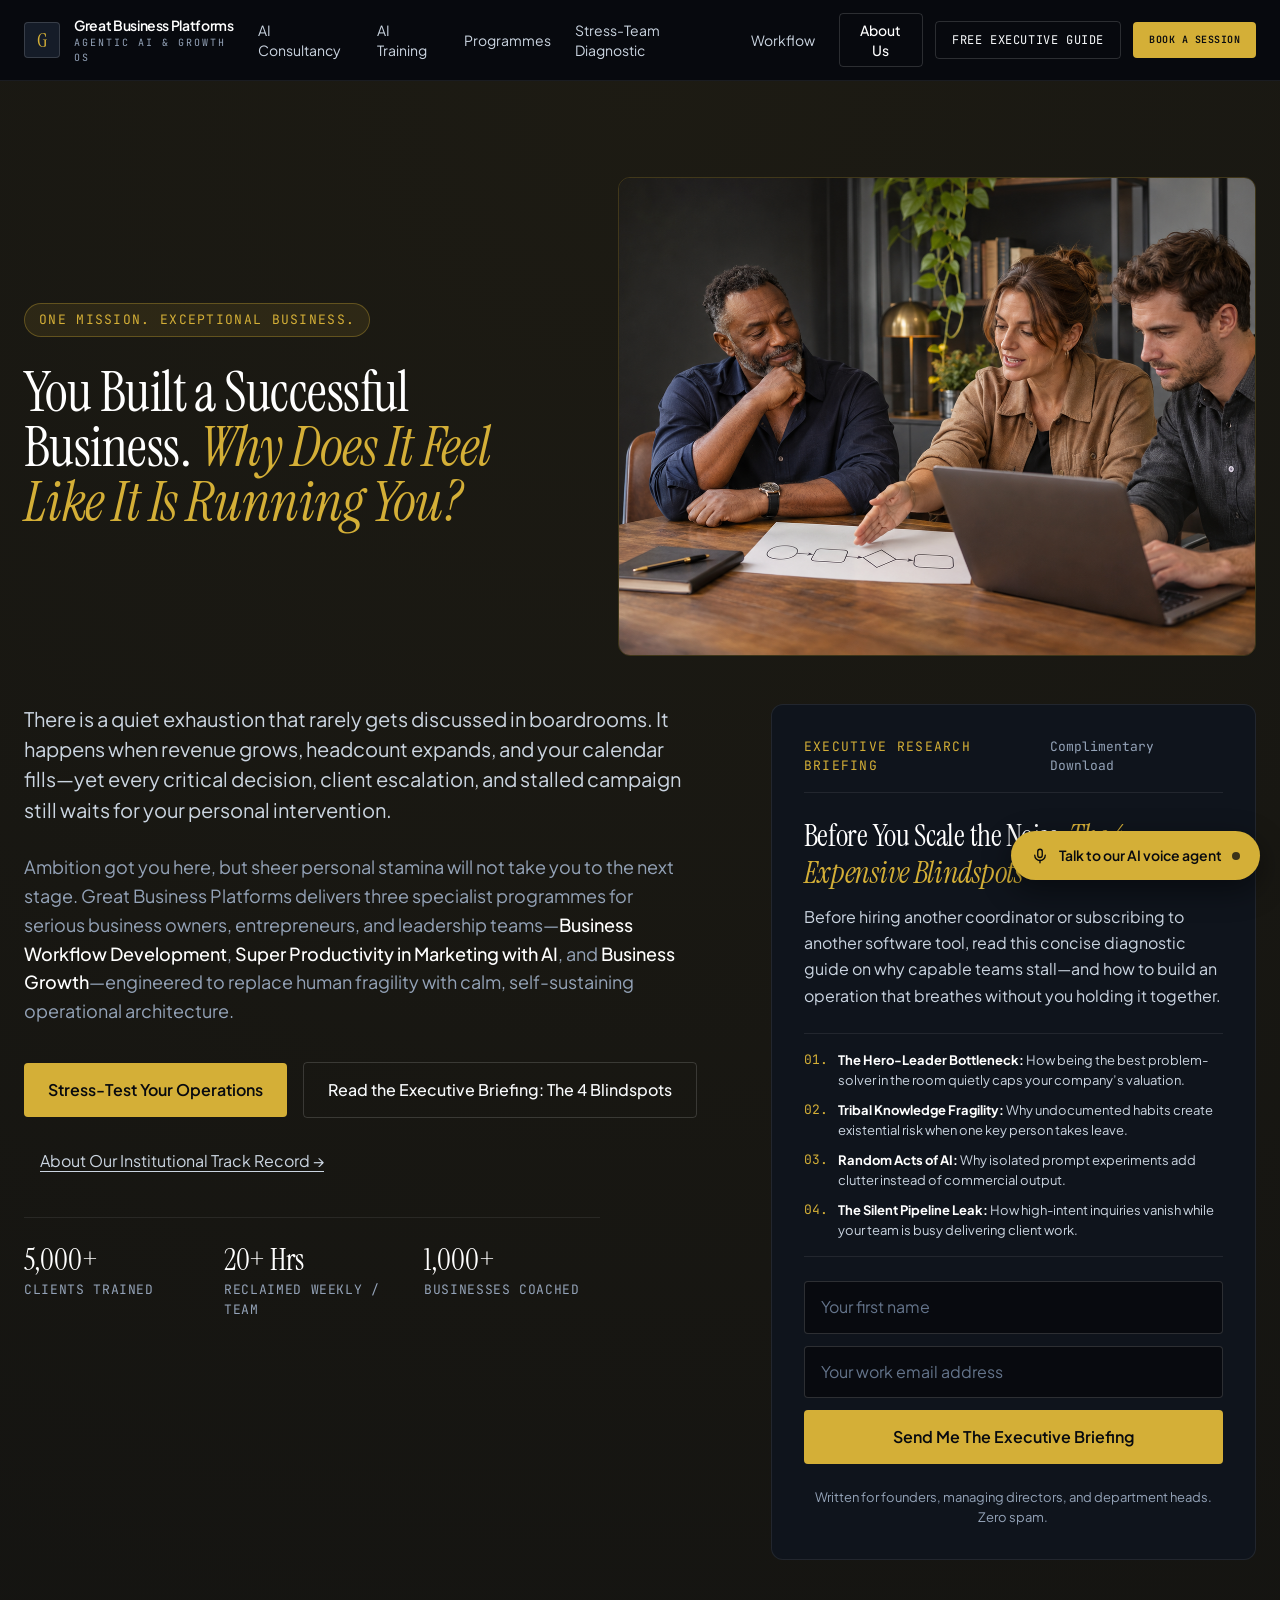
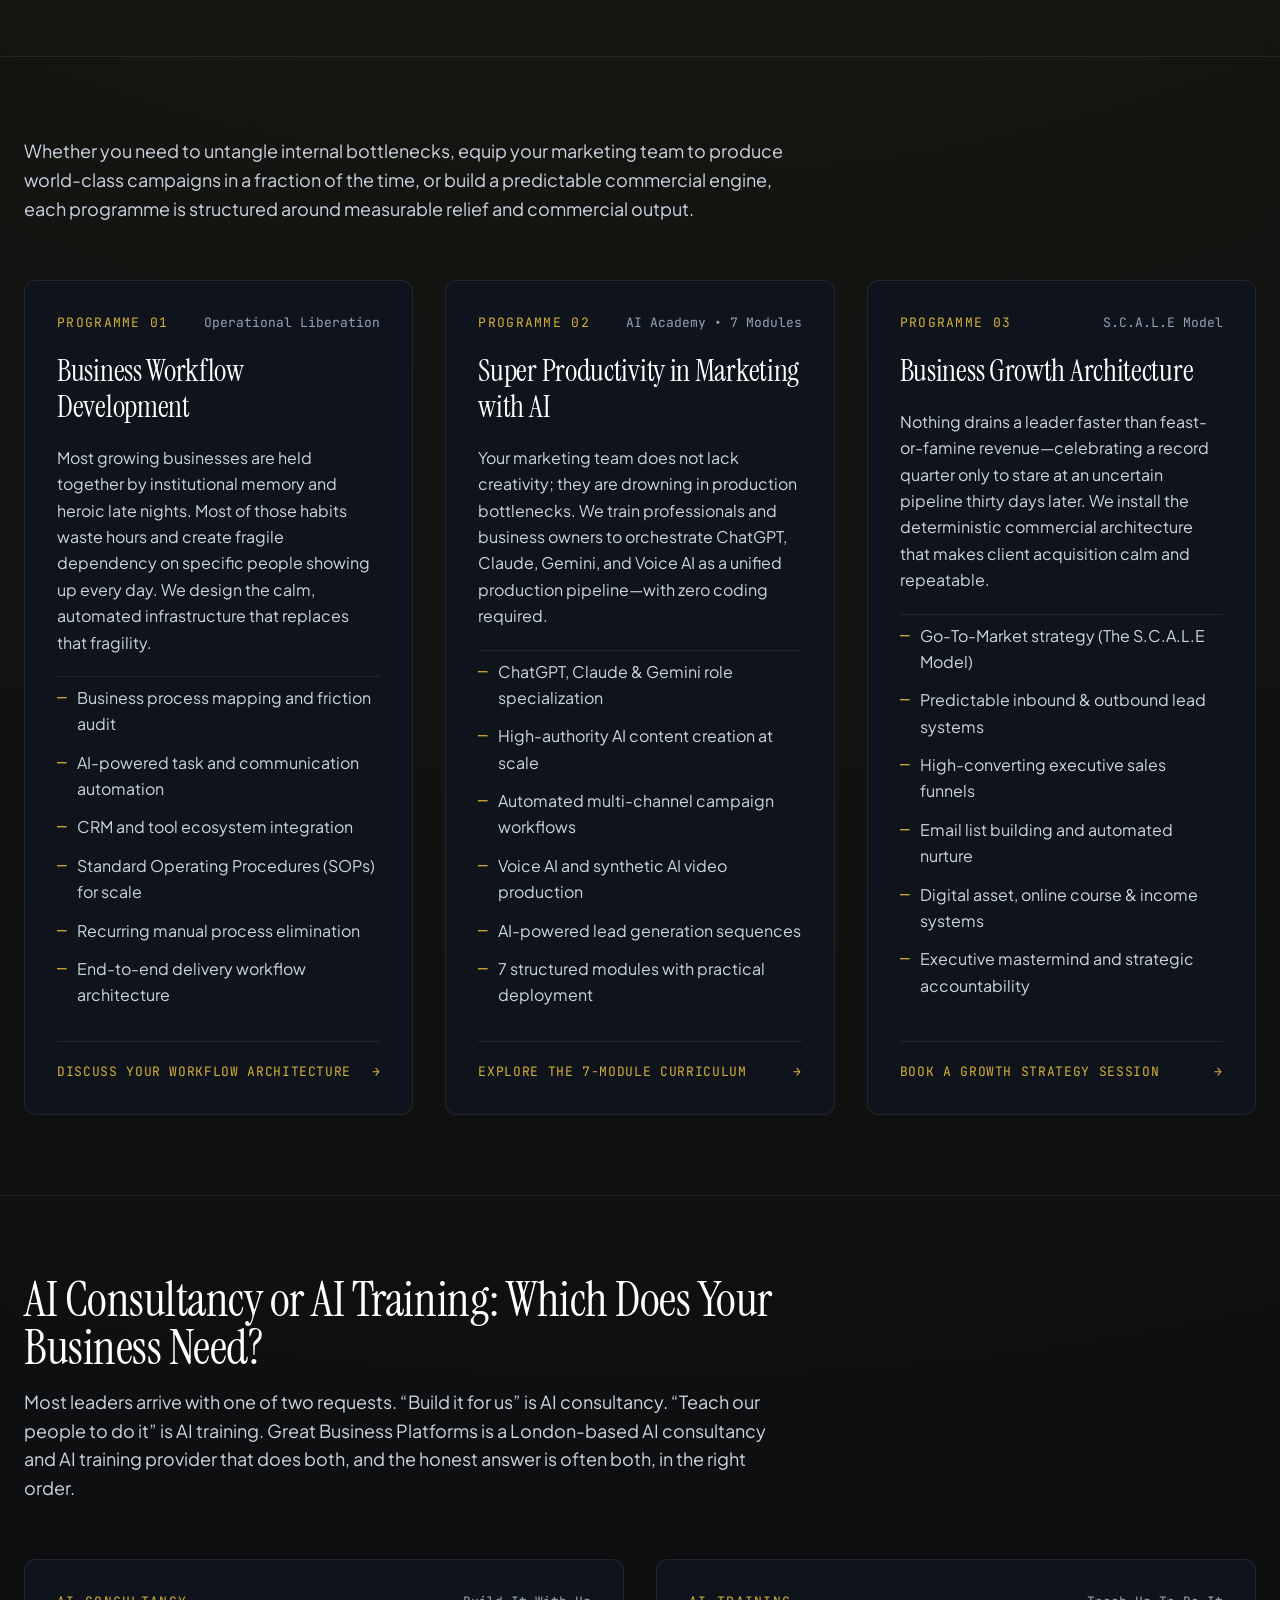
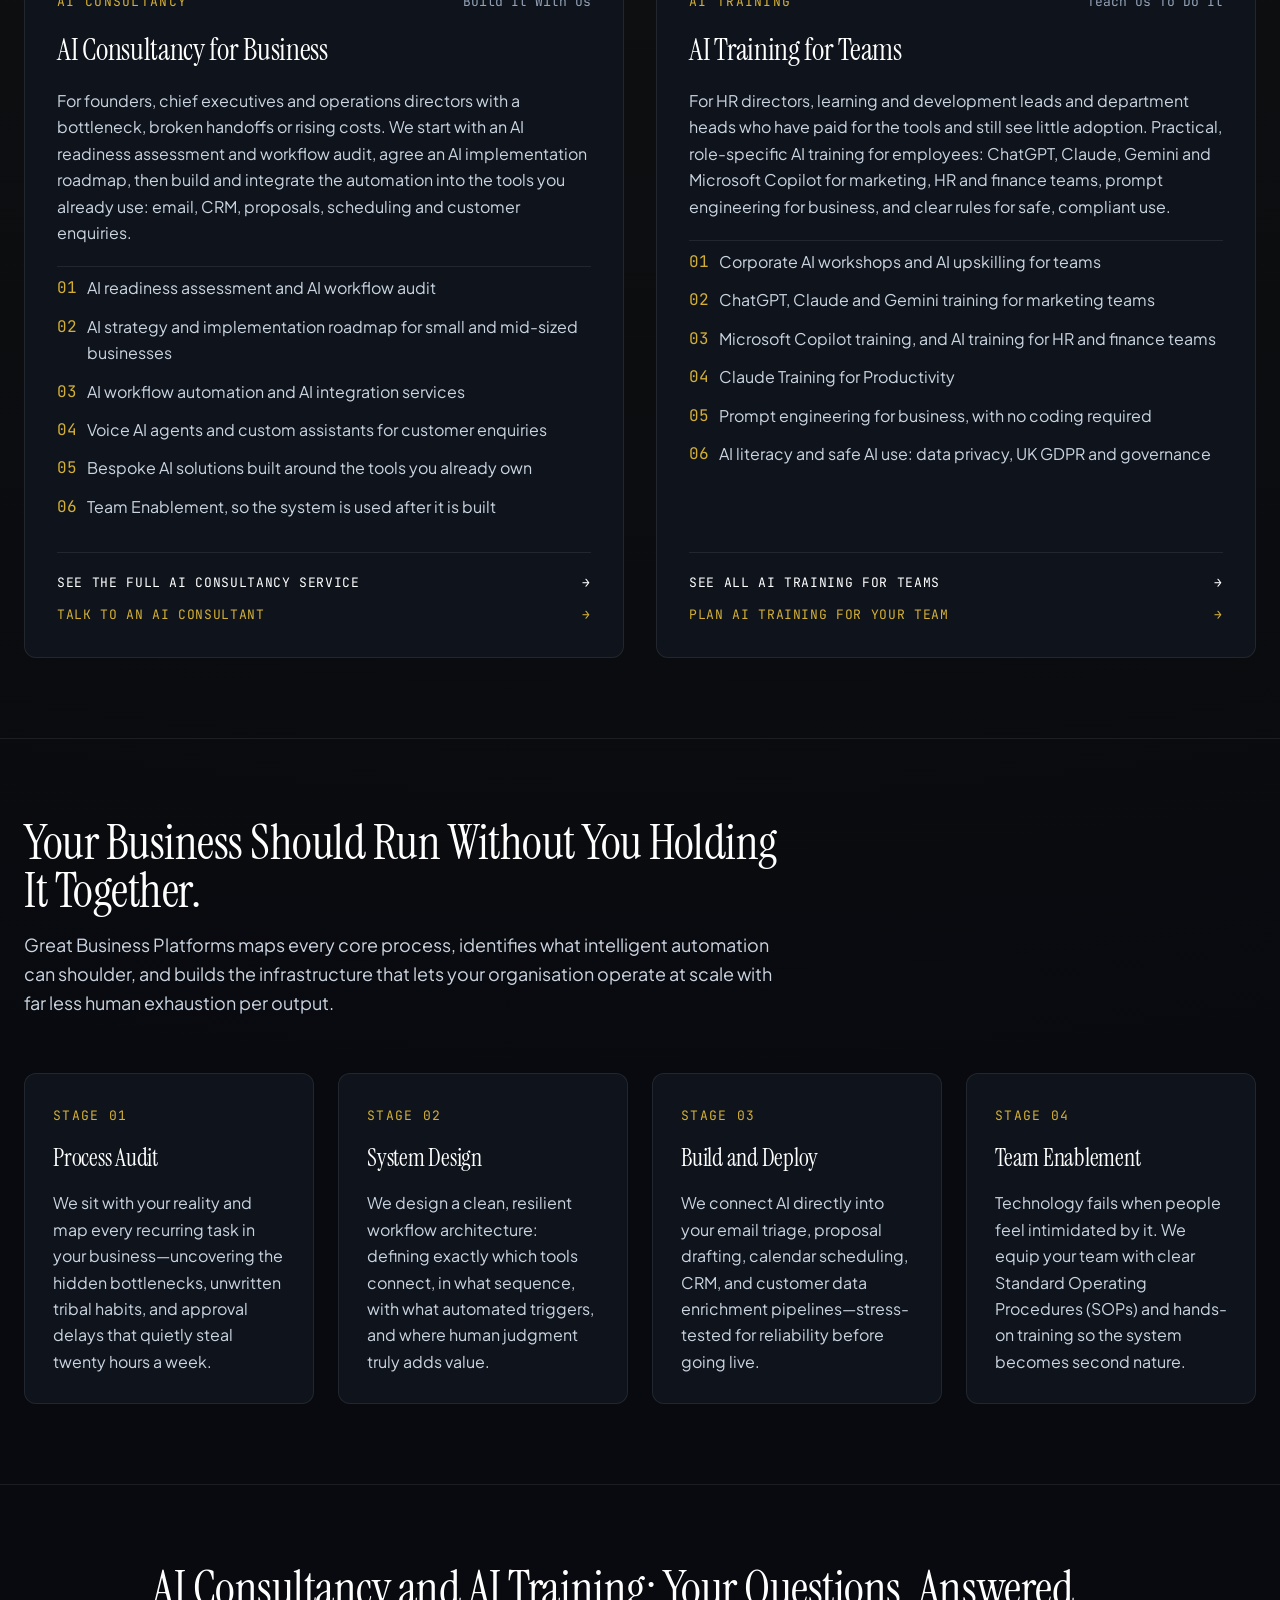
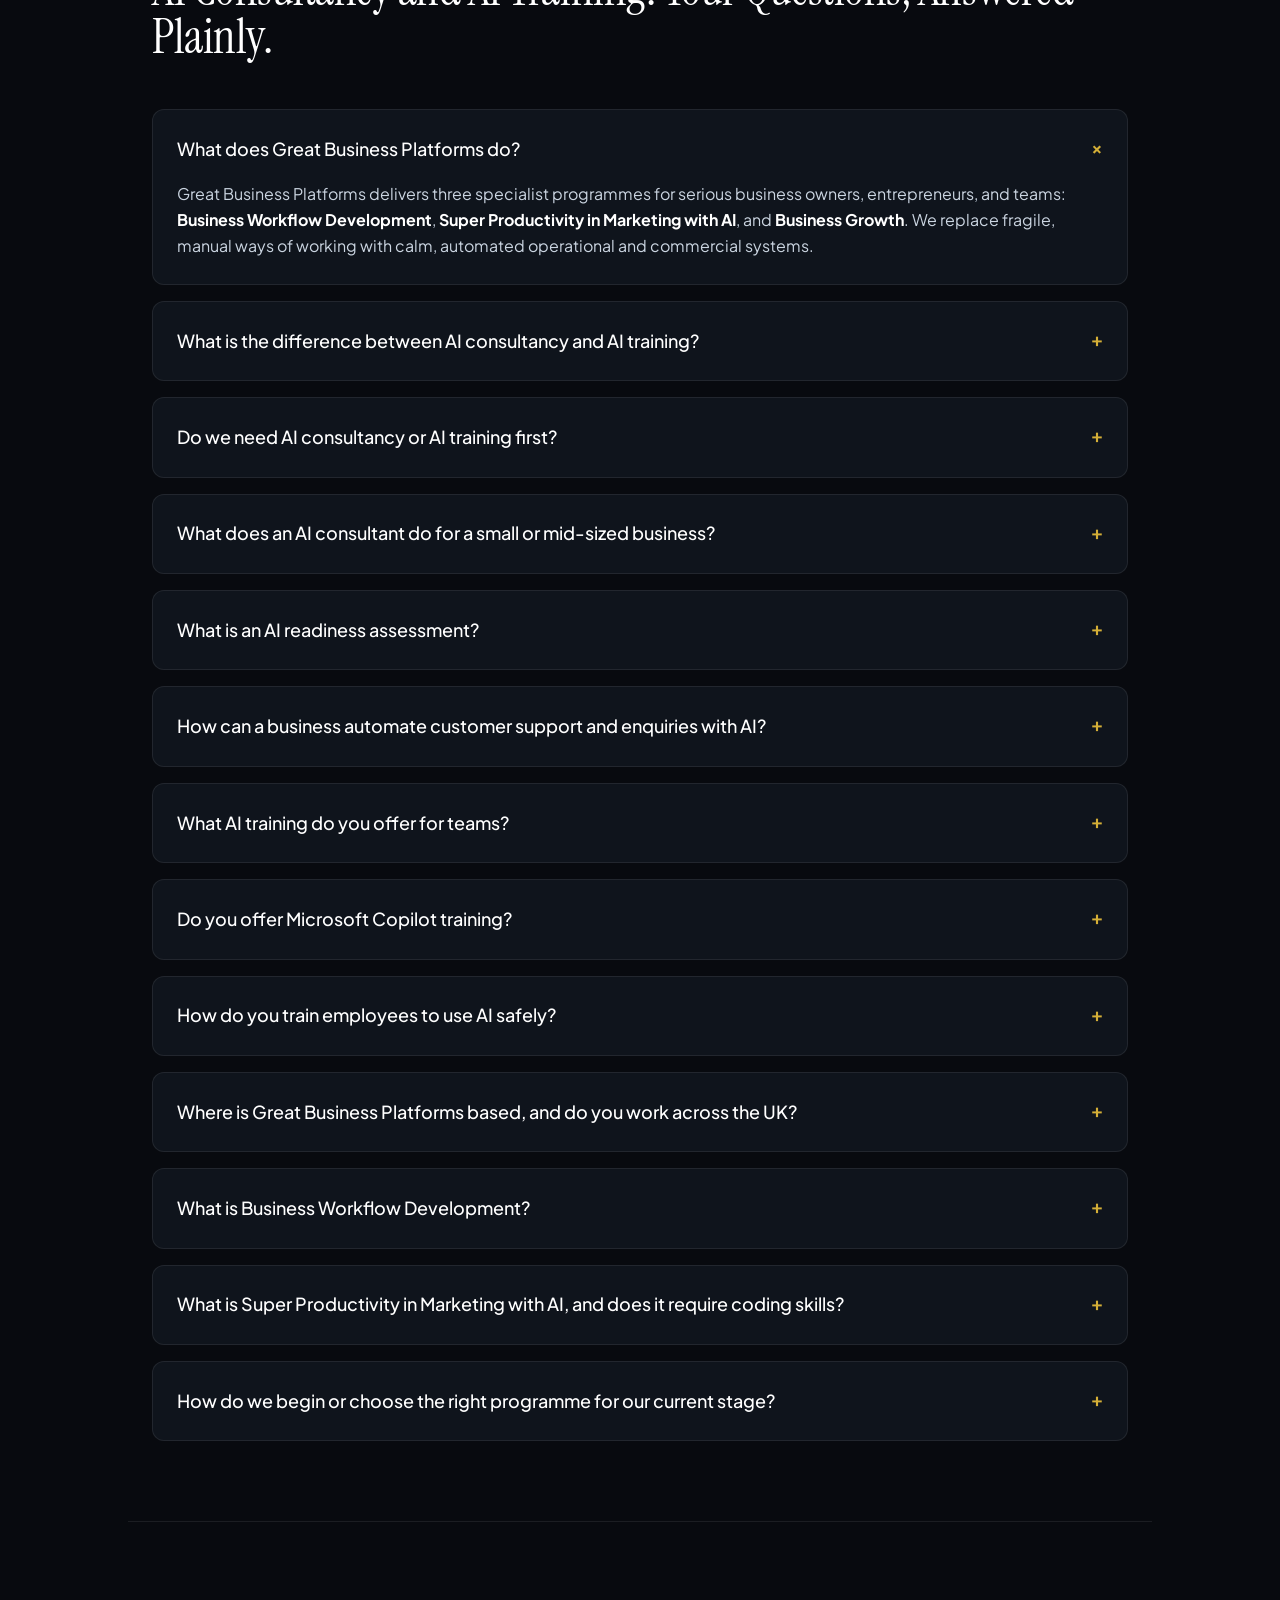
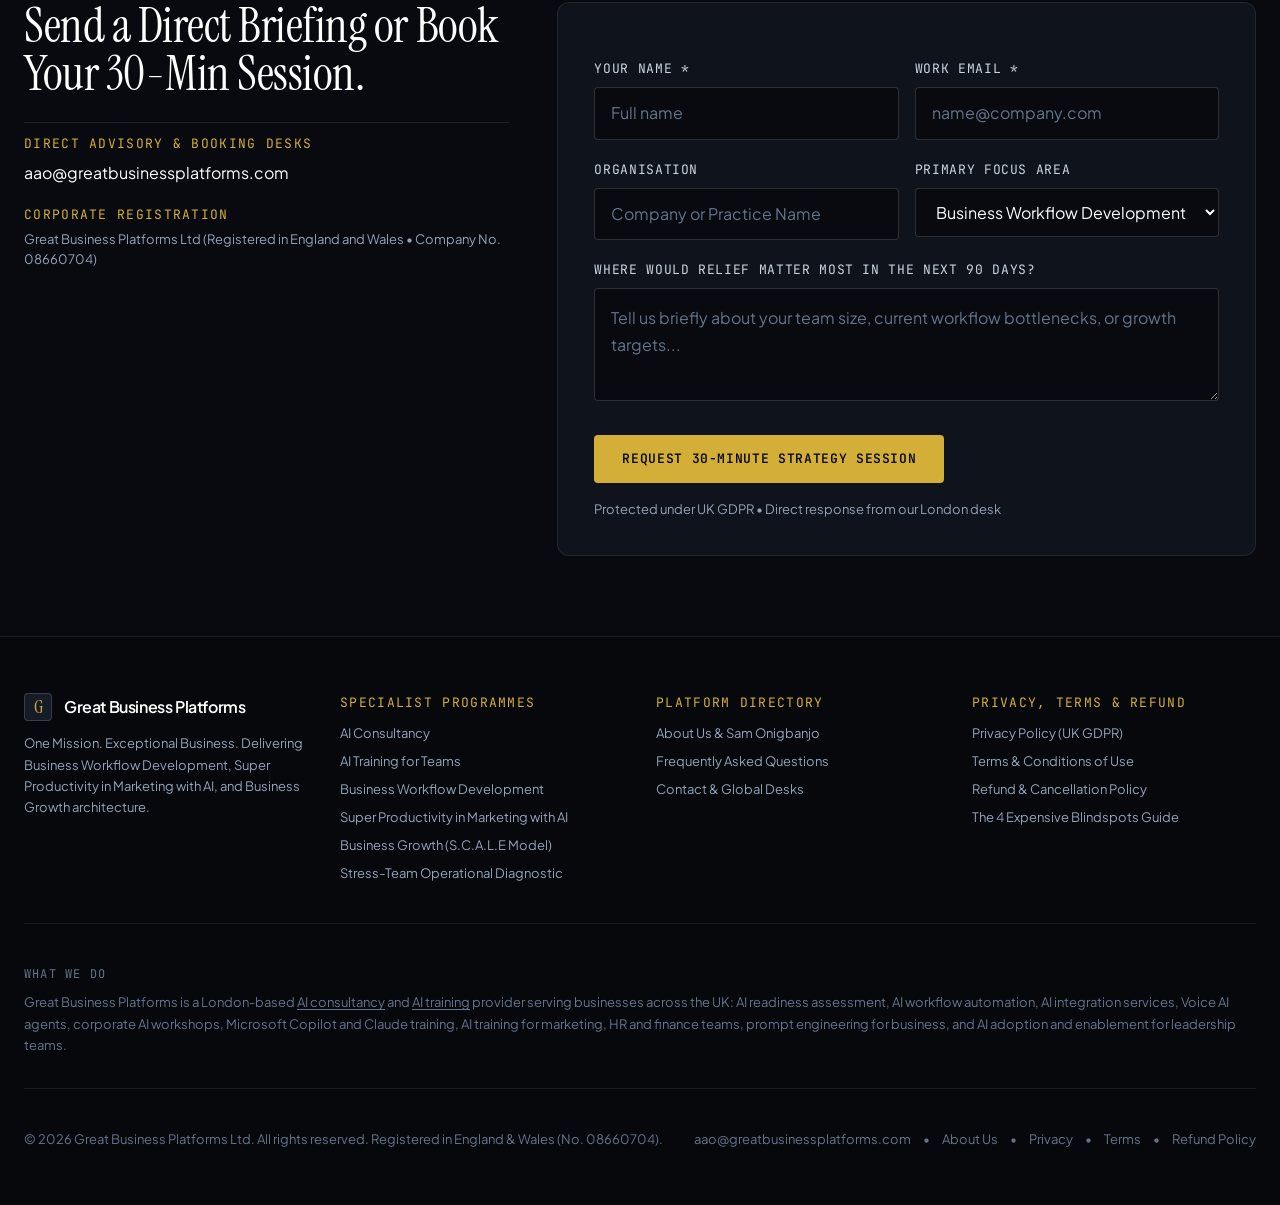
==== commit c46b1710: "Rename Red Team to Stress Team across the site Co-Authored-By: Claude Opus 5.5 <noreply@anthropic.co" ====
--- a/index.html
+++ b/index.html
@@ -578,7 +578,7 @@
         <a href="/ai-consultancy/" class="hover:text-white transition">AI Consultancy</a>
         <a href="/ai-training/" class="hover:text-white transition">AI Training</a>
         <a href="#programmes" onclick="navigateSection('programmes')" class="hover:text-white transition">Programmes</a>
-        <a href="/ai-consultancy/#red-team-diagnostic" class="hover:text-white transition">Red-Team Diagnostic</a>
+        <a href="/ai-consultancy/#stress-team-diagnostic" class="hover:text-white transition">Stress-Team Diagnostic</a>
         <a href="#workflow-architecture" onclick="navigateSection('workflow-architecture')" class="hover:text-white transition">Workflow</a>
         <button id="nav-about-tab" onclick="switchPrimaryView('about')" class="px-3 py-1.5 rounded border border-white/15 hover:border-[#D4AF37] text-white font-medium transition flex items-center gap-1.5">
           <span>About Us</span>
@@ -604,7 +604,7 @@
         <a href="/ai-consultancy/" class="px-3 py-3 rounded hover:bg-white/5 hover:text-white transition">AI Consultancy</a>
         <a href="/ai-training/" class="px-3 py-3 rounded hover:bg-white/5 hover:text-white transition">AI Training</a>
         <a href="#programmes" onclick="navigateSection('programmes'); closeMobileNav();" class="px-3 py-3 rounded hover:bg-white/5 hover:text-white transition">Programmes</a>
-        <a href="/ai-consultancy/#red-team-diagnostic" class="px-3 py-3 rounded hover:bg-white/5 hover:text-white transition">Red-Team Diagnostic</a>
+        <a href="/ai-consultancy/#stress-team-diagnostic" class="px-3 py-3 rounded hover:bg-white/5 hover:text-white transition">Stress-Team Diagnostic</a>
         <a href="#workflow-architecture" onclick="navigateSection('workflow-architecture'); closeMobileNav();" class="px-3 py-3 rounded hover:bg-white/5 hover:text-white transition">Workflow</a>
         <button id="nav-about-tab-mobile" onclick="switchPrimaryView('about'); closeMobileNav();" class="px-3 py-3 rounded hover:bg-white/5 hover:text-white transition text-left">About Us</button>
         <button onclick="openGuideModal(); closeMobileNav();" class="sm:hidden mt-1 px-3 py-3 rounded btn-outline text-left">Free Executive Guide</button>
@@ -651,7 +651,7 @@
             </p>
 
             <div class="flex flex-col sm:flex-row sm:flex-wrap items-stretch sm:items-center gap-3 sm:gap-4 pt-2">
-              <a href="/ai-consultancy/#red-team-diagnostic" class="px-6 py-3.5 rounded text-sm font-semibold accent-bg transition text-center">
+              <a href="/ai-consultancy/#stress-team-diagnostic" class="px-6 py-3.5 rounded text-sm font-semibold accent-bg transition text-center">
                 Stress-Test Your Operations
               </a>
               <button onclick="openGuideModal()" class="px-6 py-3.5 rounded text-sm font-medium btn-outline text-center">
@@ -1359,7 +1359,7 @@
             <li><a href="#programmes" onclick="navigateSection('programmes')" class="hover:text-white transition">Business Workflow Development</a></li>
             <li><a href="#programmes" onclick="navigateSection('programmes')" class="hover:text-white transition">Super Productivity in Marketing with AI</a></li>
             <li><a href="#programmes" onclick="navigateSection('programmes')" class="hover:text-white transition">Business Growth (S.C.A.L.E Model)</a></li>
-            <li><a href="/ai-consultancy/#red-team-diagnostic" class="hover:text-white transition">Red-Team Operational Diagnostic</a></li>
+            <li><a href="/ai-consultancy/#stress-team-diagnostic" class="hover:text-white transition">Stress-Team Operational Diagnostic</a></li>
           </ul>
         </div>
 
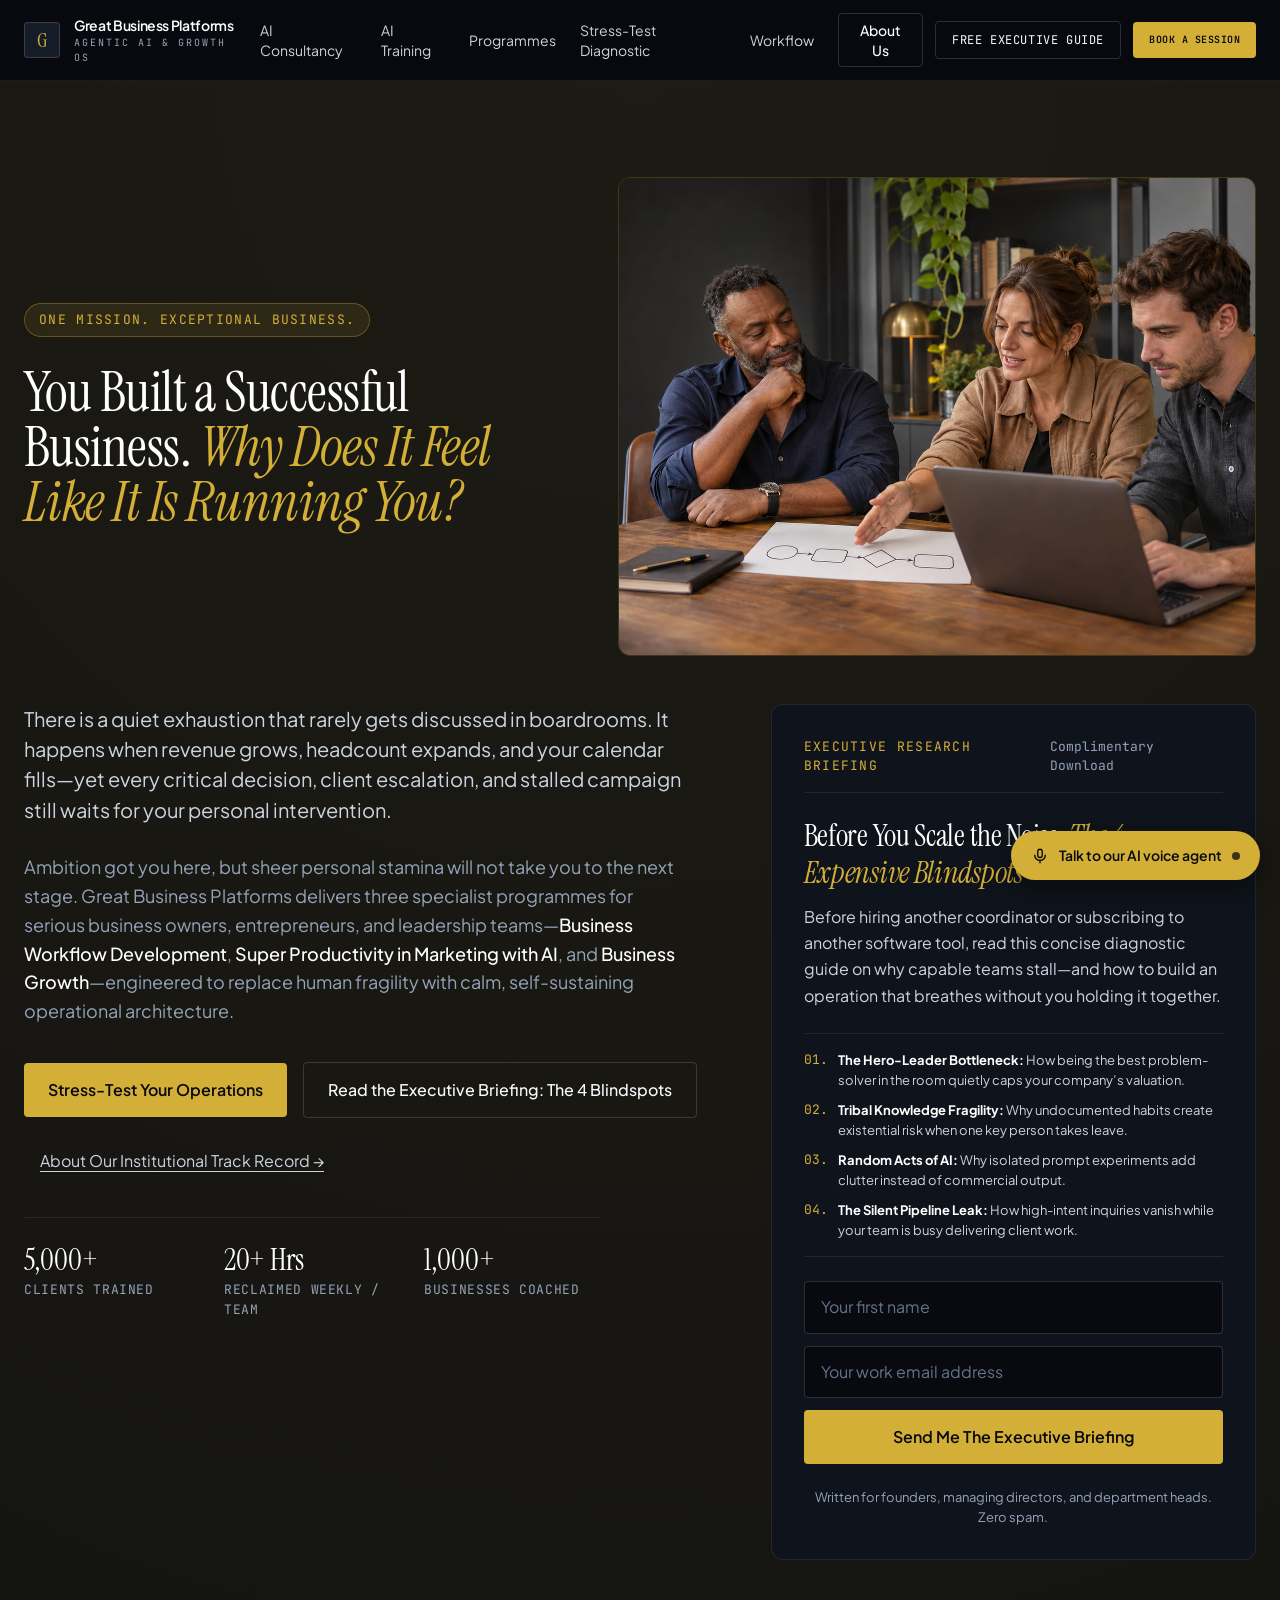
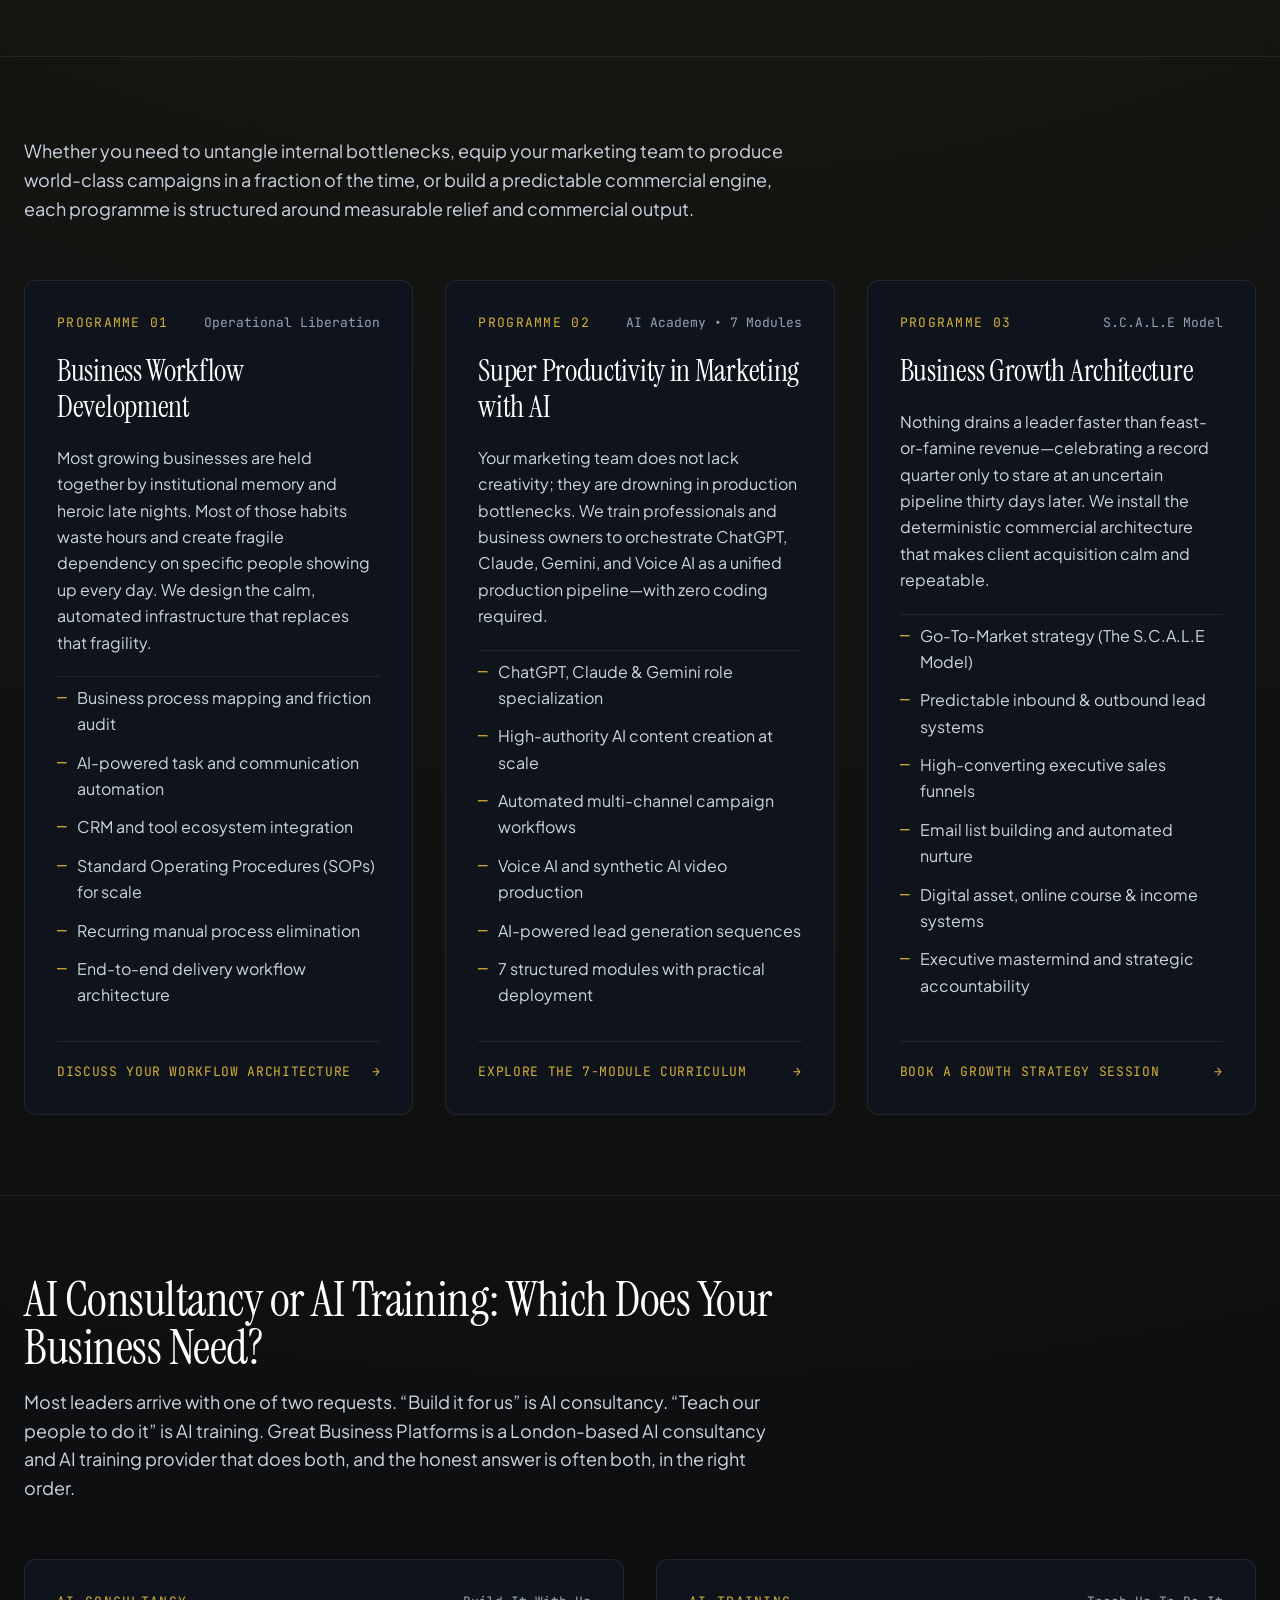
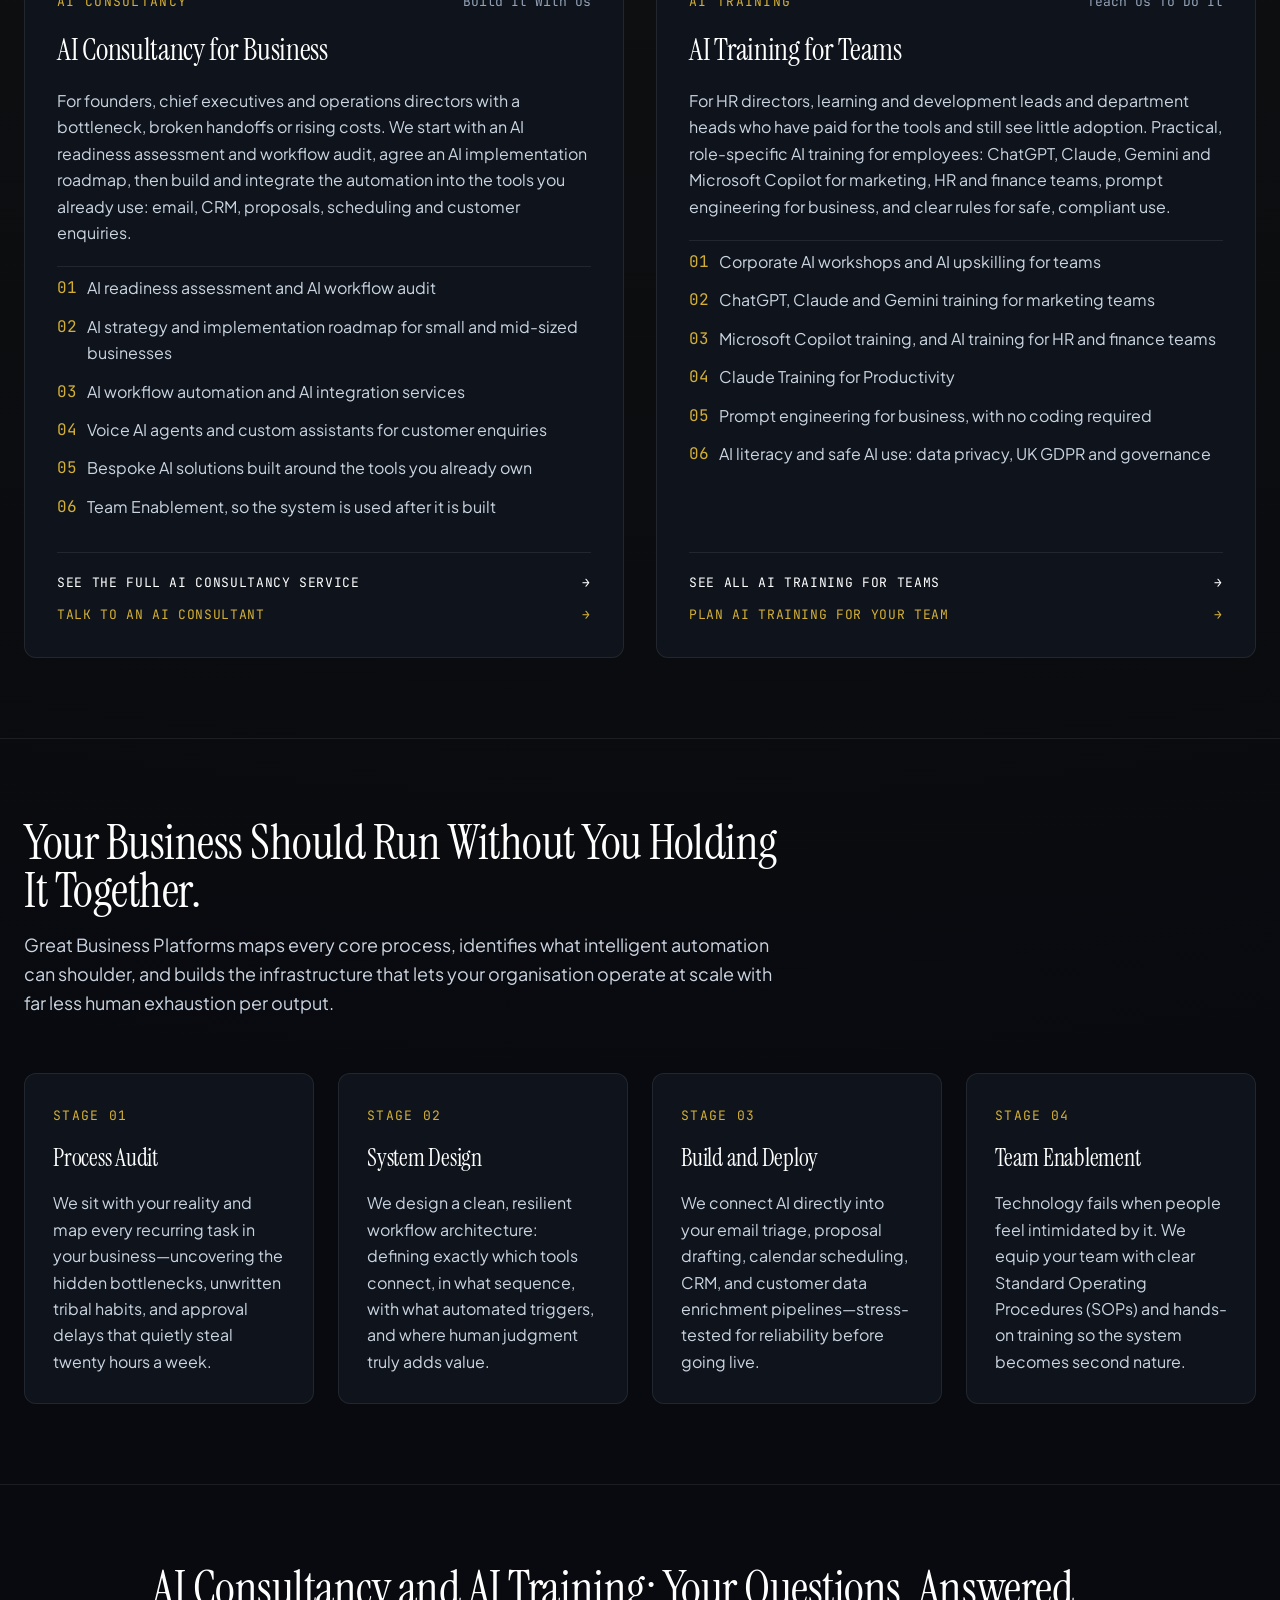
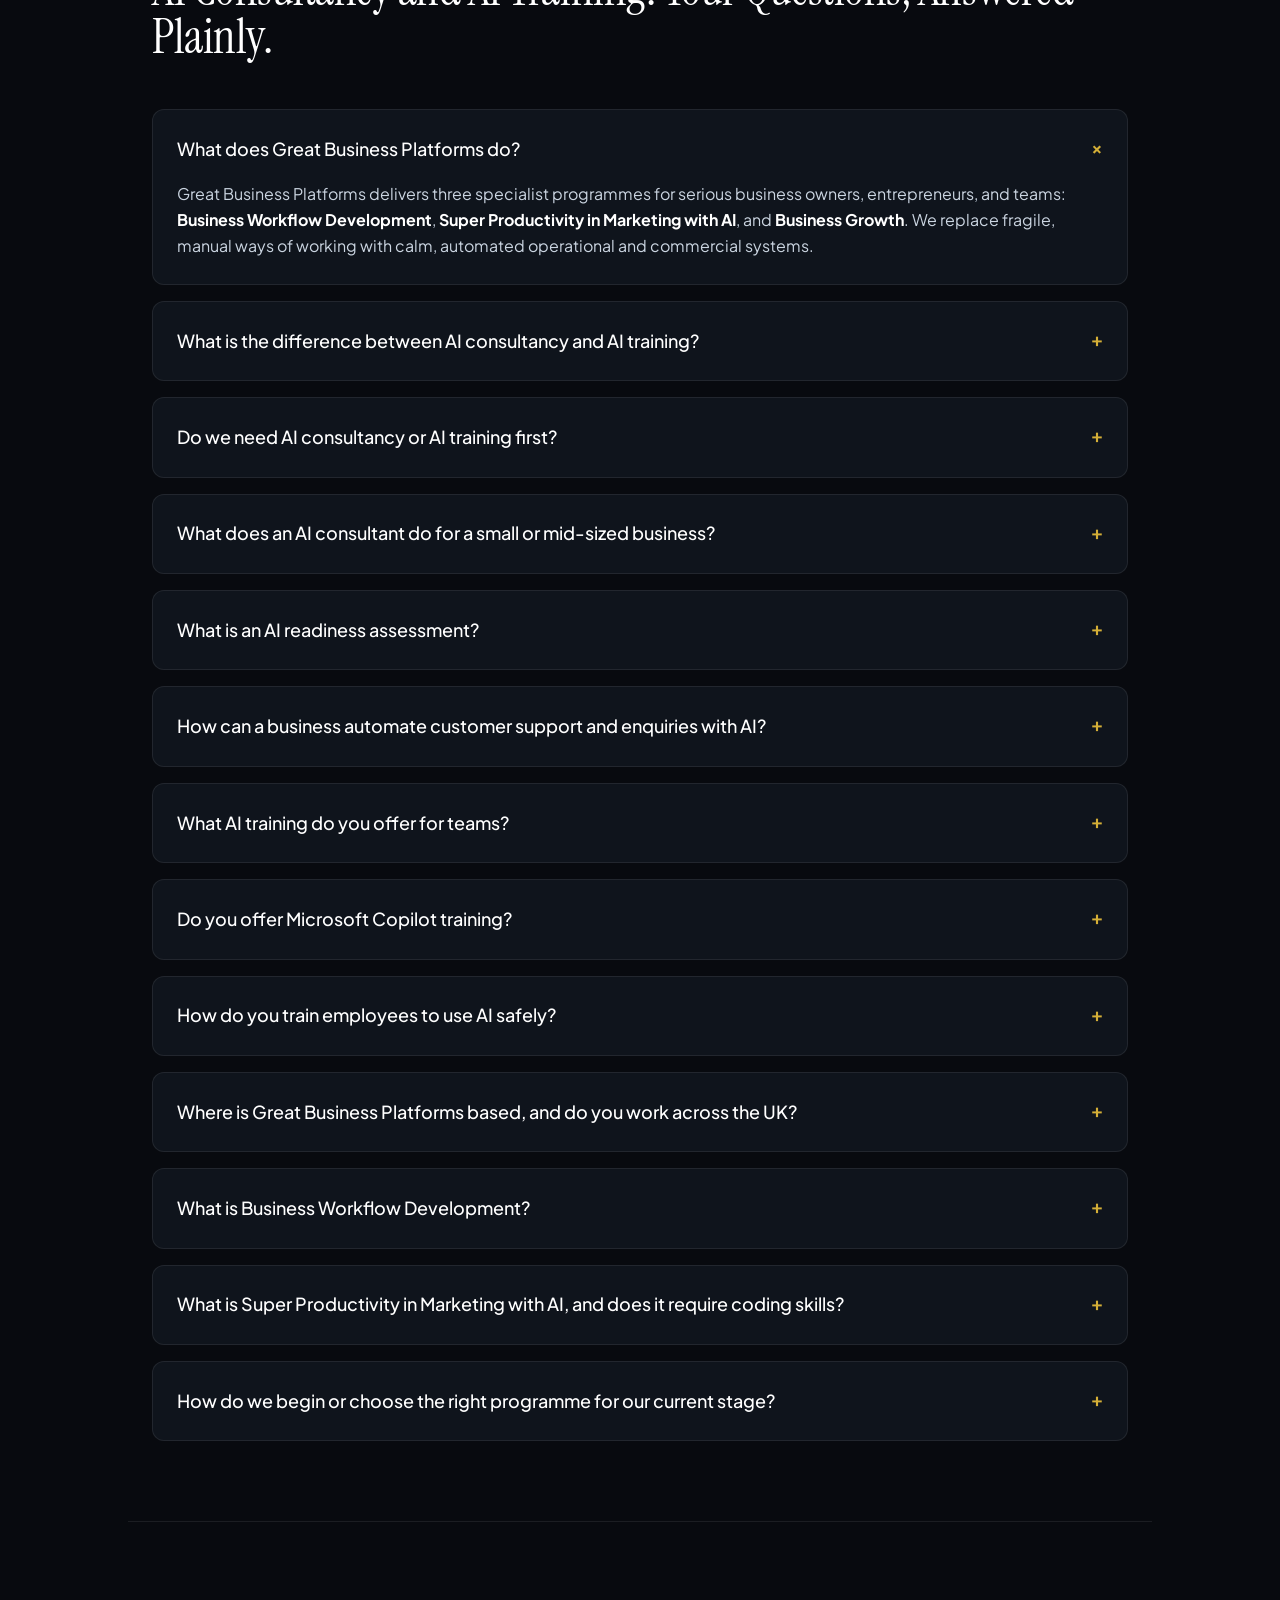
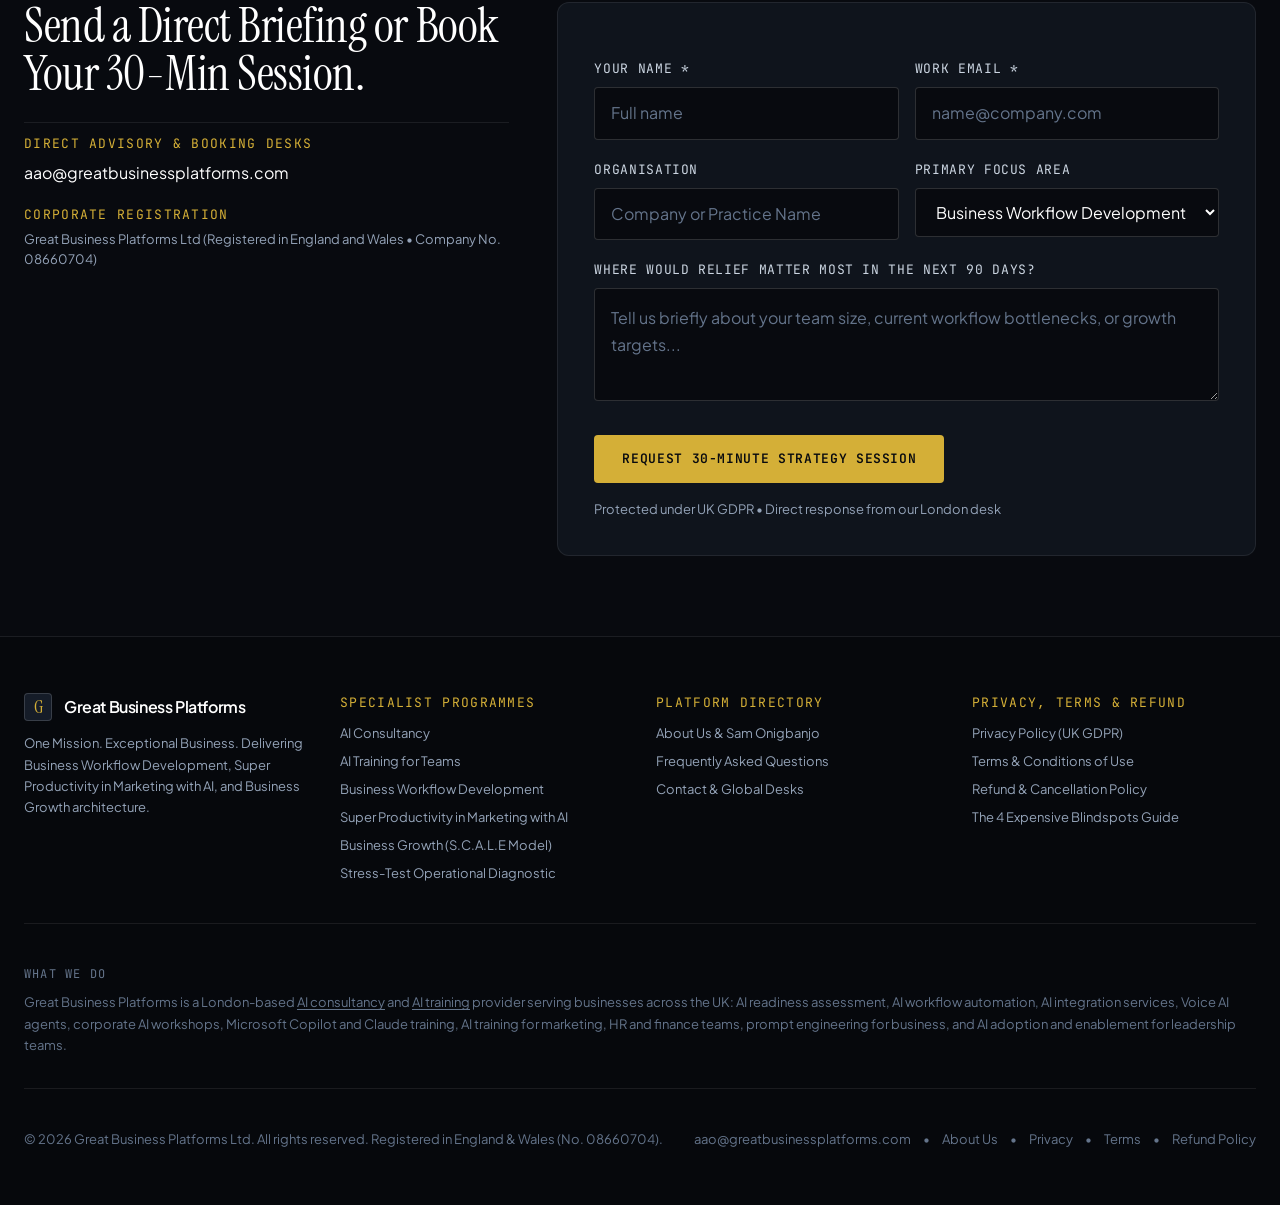
==== commit 2bc59fb3: "Rename to Stress Test, remove blueprint engine card Co-Authored-By: Claude Opus 5.5 <noreply@anthrop" ====
--- a/index.html
+++ b/index.html
@@ -578,7 +578,7 @@
         <a href="/ai-consultancy/" class="hover:text-white transition">AI Consultancy</a>
         <a href="/ai-training/" class="hover:text-white transition">AI Training</a>
         <a href="#programmes" onclick="navigateSection('programmes')" class="hover:text-white transition">Programmes</a>
-        <a href="/ai-consultancy/#stress-team-diagnostic" class="hover:text-white transition">Stress-Team Diagnostic</a>
+        <a href="/ai-consultancy/#stress-test-diagnostic" class="hover:text-white transition">Stress-Test Diagnostic</a>
         <a href="#workflow-architecture" onclick="navigateSection('workflow-architecture')" class="hover:text-white transition">Workflow</a>
         <button id="nav-about-tab" onclick="switchPrimaryView('about')" class="px-3 py-1.5 rounded border border-white/15 hover:border-[#D4AF37] text-white font-medium transition flex items-center gap-1.5">
           <span>About Us</span>
@@ -604,7 +604,7 @@
         <a href="/ai-consultancy/" class="px-3 py-3 rounded hover:bg-white/5 hover:text-white transition">AI Consultancy</a>
         <a href="/ai-training/" class="px-3 py-3 rounded hover:bg-white/5 hover:text-white transition">AI Training</a>
         <a href="#programmes" onclick="navigateSection('programmes'); closeMobileNav();" class="px-3 py-3 rounded hover:bg-white/5 hover:text-white transition">Programmes</a>
-        <a href="/ai-consultancy/#stress-team-diagnostic" class="px-3 py-3 rounded hover:bg-white/5 hover:text-white transition">Stress-Team Diagnostic</a>
+        <a href="/ai-consultancy/#stress-test-diagnostic" class="px-3 py-3 rounded hover:bg-white/5 hover:text-white transition">Stress-Test Diagnostic</a>
         <a href="#workflow-architecture" onclick="navigateSection('workflow-architecture'); closeMobileNav();" class="px-3 py-3 rounded hover:bg-white/5 hover:text-white transition">Workflow</a>
         <button id="nav-about-tab-mobile" onclick="switchPrimaryView('about'); closeMobileNav();" class="px-3 py-3 rounded hover:bg-white/5 hover:text-white transition text-left">About Us</button>
         <button onclick="openGuideModal(); closeMobileNav();" class="sm:hidden mt-1 px-3 py-3 rounded btn-outline text-left">Free Executive Guide</button>
@@ -651,7 +651,7 @@
             </p>
 
             <div class="flex flex-col sm:flex-row sm:flex-wrap items-stretch sm:items-center gap-3 sm:gap-4 pt-2">
-              <a href="/ai-consultancy/#stress-team-diagnostic" class="px-6 py-3.5 rounded text-sm font-semibold accent-bg transition text-center">
+              <a href="/ai-consultancy/#stress-test-diagnostic" class="px-6 py-3.5 rounded text-sm font-semibold accent-bg transition text-center">
                 Stress-Test Your Operations
               </a>
               <button onclick="openGuideModal()" class="px-6 py-3.5 rounded text-sm font-medium btn-outline text-center">
@@ -1359,7 +1359,7 @@
             <li><a href="#programmes" onclick="navigateSection('programmes')" class="hover:text-white transition">Business Workflow Development</a></li>
             <li><a href="#programmes" onclick="navigateSection('programmes')" class="hover:text-white transition">Super Productivity in Marketing with AI</a></li>
             <li><a href="#programmes" onclick="navigateSection('programmes')" class="hover:text-white transition">Business Growth (S.C.A.L.E Model)</a></li>
-            <li><a href="/ai-consultancy/#stress-team-diagnostic" class="hover:text-white transition">Stress-Team Operational Diagnostic</a></li>
+            <li><a href="/ai-consultancy/#stress-test-diagnostic" class="hover:text-white transition">Stress-Test Operational Diagnostic</a></li>
           </ul>
         </div>
 
